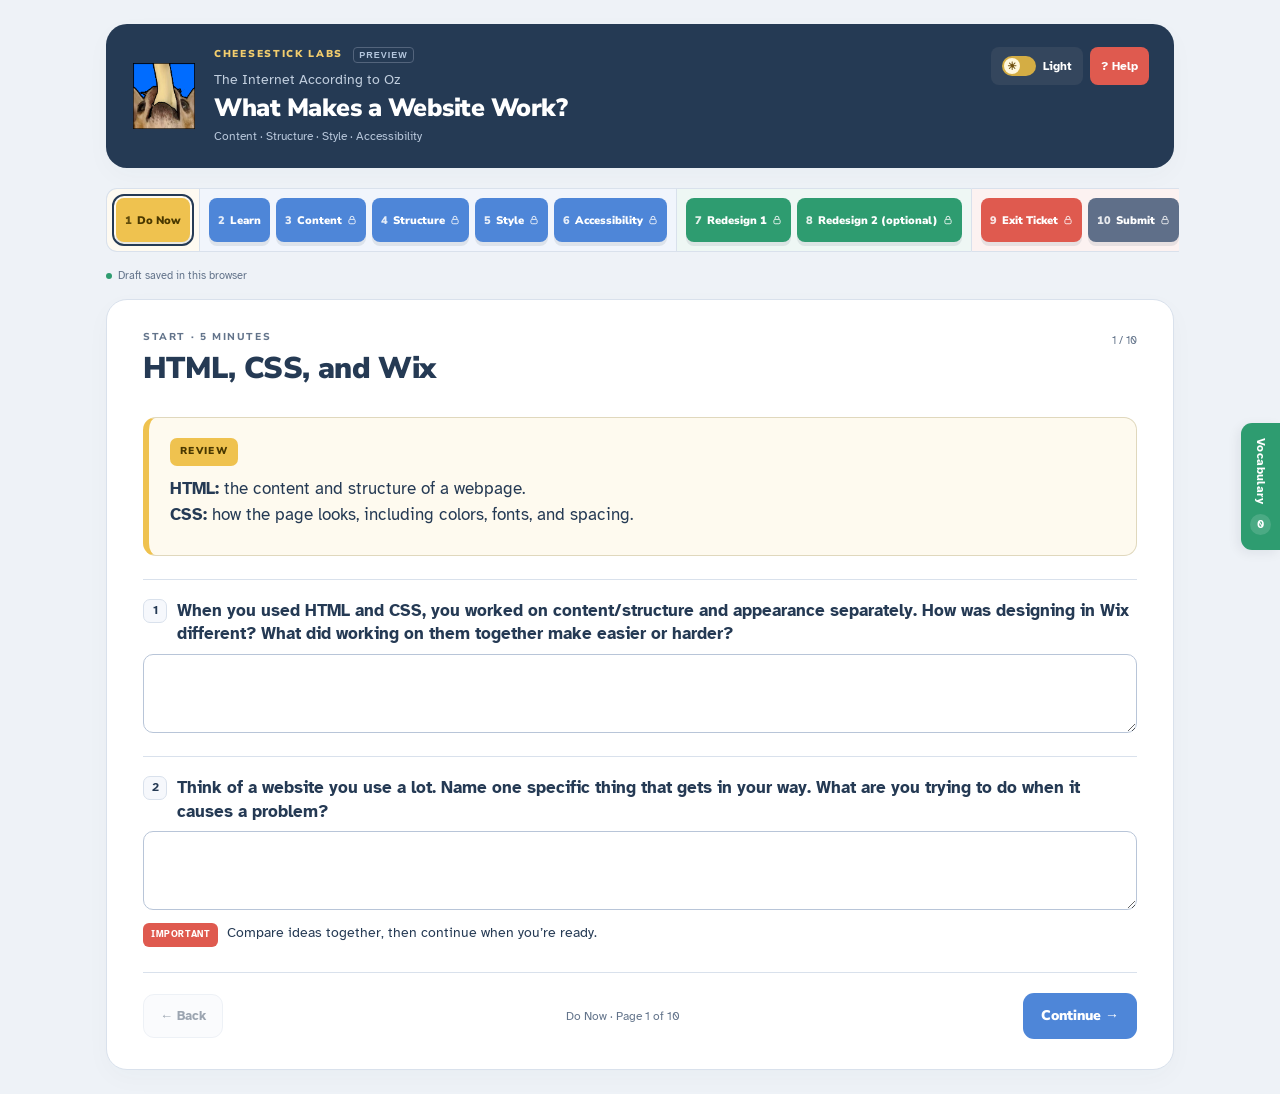
==== index.html @ 754da24a "Add files via upload" ====
<!doctype html>
<html lang="en"><head><meta charset="utf-8"><meta name="viewport" content="width=device-width,initial-scale=1"><meta name="color-scheme" content="light dark"><title>Cheesestick Labs · What Makes a Website Work?</title><style>
@import url('https://fonts.googleapis.com/css2?family=Atkinson+Hyperlegible:wght@400;700&family=Nunito+Sans:wght@600;700;800;900&display=swap');
:root{color-scheme:light;--bg:#eef2f7;--surface:#fff;--soft:#f6f8fc;--field:#fff;--ink:#253a54;--muted:#63748b;--line:#d9e1ec;--header:#253a54;--blue:#4e86d8;--green:#2e9c70;--gold:#efc24f;--red:#df5a4f;--purple:#8f79d8;--slate:#5f6f89;--shadow:0 8px 26px #253a5407;--activity:#f7faff;--grid:#d6e1f0;--node:#fff}
:root[data-theme=dark]{color-scheme:dark;--bg:#151e2b;--surface:#202d3e;--soft:#1b2737;--field:#172333;--ink:#e0e8f4;--muted:#acbdd3;--line:#3a4b61;--header:#111a27;--shadow:0 8px 26px #0d17231c;--activity:#182638;--grid:#35485f;--node:#25374d}
*{box-sizing:border-box}body{margin:0;background:var(--bg);color:var(--ink);font:17px/1.55 'Atkinson Hyperlegible','Segoe UI',sans-serif}button,input,textarea,select{font:inherit}button,a,select,input,textarea{-webkit-tap-highlight-color:transparent}button{cursor:pointer;min-height:44px;border:0;font-weight:700;border-radius:11px;padding:10px 16px;transition:filter .15s,transform .15s}button:hover{filter:brightness(1.05)}button:active{transform:translateY(1px)}button:disabled{opacity:.45;cursor:not-allowed}button:focus-visible,a:focus-visible,input:focus-visible,textarea:focus-visible,select:focus-visible{outline:3px solid var(--gold);outline-offset:4px}a{color:var(--blue);text-underline-offset:3px}h1,h2,h3,.nav-button,.block-label,.primary,.brandline{font-family:'Nunito Sans','Segoe UI',sans-serif}h1,h2,h3{line-height:1.2}h2{font-size:30px;font-weight:900;letter-spacing:-.65px;margin:7px 0 12px}h3{font-size:20px;margin:0 0 9px}p{margin:0 0 14px}p:last-child{margin-bottom:0}.app-shell{max-width:1160px;margin:auto;padding:24px 46px 0}.topbar{border-radius:21px;background:var(--header);padding:23px 25px;color:#fff;display:flex;align-items:center;justify-content:space-between;gap:20px;box-shadow:var(--shadow)}.brand{display:flex;gap:17px;align-items:center}.logo{flex:none;width:66px;height:66px;background:#34475f;border:1px solid #4d6078;border-radius:18px;padding:5px;transform:rotate(-5deg)}.logo svg{width:100%;height:100%}.brandline{font-size:10px;letter-spacing:1.7px;font-weight:900;color:#f2cd6d;display:flex;gap:10px;align-items:center}.preview-tag{font:700 9px 'Segoe UI',sans-serif;letter-spacing:1px;color:#b5c7de;border:1px solid #53647c;border-radius:4px;padding:2px 5px}.series{font-size:14px;color:#c1cede;margin-top:6px}h1{font-size:25px;font-weight:900;letter-spacing:-.5px;margin:2px 0 4px}.subtitle{font-size:12px;color:#b9c8dc}.header-tools{flex:none;align-self:stretch;display:flex;flex-direction:column;justify-content:space-between;gap:15px;align-items:flex-end}.utilities{display:flex;gap:7px;align-items:center}.utilities button{font-size:12px;padding:8px 11px;min-height:38px;border-radius:8px;color:white}.language{background:#8f79d8}.help{background:#df5a4f}.theme{display:flex;gap:7px;align-items:center;background:#34465d}.theme-track{background:#d4ad44;width:34px;height:20px;border-radius:15px;display:block;padding:2px;transition:background .2s}.theme-thumb{display:grid;place-items:center;background:#fff8df;color:#705010;width:16px;height:16px;border-radius:50%;font-size:11px;transition:transform .2s}[data-theme=dark] .theme-track{background:#617a9f}[data-theme=dark] .theme-thumb{transform:translateX(14px);background:#e4edff;color:#324b69}.pacing{display:flex;gap:8px;align-items:center;font-size:11px;color:#c1cede}.pacing select{background:#34465d;color:#edf3fa;border:1px solid #53647c;border-radius:6px;padding:5px;font-size:11px}.nav-wrap{padding:20px 0 15px}nav{display:flex;gap:8px;flex-wrap:wrap}.nav-button{background:var(--tab);color:#fff;border-radius:12px;padding:12px 13px;font-size:12px;font-weight:900;box-shadow:0 4px 0 #23364d18;display:flex;gap:7px;align-items:center}.nav-button.gold{color:#493800}.nav-button[aria-current=page]{outline:3px solid var(--ink);outline-offset:2px}.nav-num{opacity:.85}.lock{width:12px;height:12px;opacity:.85}.session-line{display:flex;align-items:center;justify-content:space-between;gap:12px;font-size:11px;color:var(--muted);margin-top:15px;flex-wrap:wrap}.draft::before{content:'';display:inline-block;width:6px;height:6px;background:var(--green);border-radius:50%;margin-right:6px}.draft.error::before{background:var(--red)}main{background:var(--surface);border:1px solid var(--line);border-radius:21px;padding:30px 36px;box-shadow:var(--shadow);min-height:450px;scroll-margin-top:15px}main:focus{outline:none}.page-top{display:flex;gap:18px;justify-content:space-between;align-items:start;margin-bottom:18px}.eyebrow{font:800 10px 'Nunito Sans',sans-serif;letter-spacing:1.6px;color:var(--muted)}.page-count{font-size:11px;color:var(--muted);white-space:nowrap;margin-top:2px}.lead{color:var(--muted);max-width:780px;font-size:17px}.block{--tone:var(--gold);border:1px solid color-mix(in srgb,var(--tone) 30%,var(--line));border-left:6px solid var(--tone);background:color-mix(in srgb,var(--tone) 9%,var(--surface));padding:18px 21px;border-radius:13px;margin:18px 0}.block-label{display:inline-block;font-size:10px;font-weight:900;letter-spacing:1.3px;background:var(--tone);color:white;border-radius:7px;padding:6px 10px;margin-bottom:10px}.learn{--tone:var(--gold)}.learn .block-label{color:#493800}.observe{--tone:var(--blue)}.try{--tone:var(--green)}.review{--tone:var(--purple)}.important{--tone:var(--red)}.block p{margin-bottom:8px}.more-row{display:flex;gap:15px;flex-wrap:wrap;margin-top:8px;align-items:center}.learn-more{margin-top:8px}.learn-more summary{cursor:pointer;font-size:13px;color:var(--ink);font-weight:700}.learn-more p{font-size:14px;color:var(--muted);margin-top:8px}.slide-link{font-size:13px}.activity-area{background:var(--activity);border:1px solid var(--line);border-radius:12px;padding:18px;margin-top:13px}.activity-head{display:flex;gap:10px;align-items:center;justify-content:space-between;flex-wrap:wrap;margin-bottom:10px}.activity-head p{margin:0}.caption{font-size:12px;color:var(--muted)}.route-compare{display:grid;grid-template-columns:1fr 1fr;gap:12px}.route-option{padding:13px 15px;background:var(--node);border:1px solid var(--line);border-radius:10px}.route-letters{display:flex;gap:10px;align-items:center;font-weight:700;font-size:17px}.route-letters span{color:var(--muted);font-size:12px}.route-total{font:900 29px 'Nunito Sans',sans-serif;line-height:1.3;margin-top:8px}.route-total small{font:400 13px 'Atkinson Hyperlegible',sans-serif;color:var(--muted)}.route-option.better{border-color:var(--green)}.route-option.better .route-total{color:var(--green)}[data-theme=dark] .route-option.better .route-total{color:#63d5a4}.slider-label{display:flex;justify-content:space-between;gap:12px;font-size:14px;margin:18px 0 5px}.slider-label output{font-weight:700}input[type=range]{width:100%;accent-color:var(--green);margin:5px 0 0;min-height:25px}.slider-hints{display:flex;justify-content:space-between;font-size:11px;color:var(--muted)}.result-line{background:color-mix(in srgb,var(--green) 10%,var(--surface));padding:10px 13px;border-radius:8px;font-size:14px;margin-top:12px;min-height:42px}.question{border-top:1px solid var(--line);padding-top:19px;margin-top:23px}.question-label{display:flex;gap:10px;align-items:start;font-weight:700;line-height:1.4;margin-bottom:8px}.q-number{display:grid;place-items:center;width:24px;height:24px;flex:none;background:var(--soft);border:1px solid var(--line);border-radius:7px;font-size:12px}.question .caption{margin:0 0 10px 34px}.question textarea{display:block;width:100%;resize:vertical;background:var(--field);border:1px solid #b8c5d8;color:var(--ink);padding:12px 14px;border-radius:10px;min-height:76px}.question.deep{border:1px solid color-mix(in srgb,var(--purple) 45%,var(--line));border-left:6px solid var(--purple);background:color-mix(in srgb,var(--purple) 6%,var(--surface));padding:17px 20px;border-radius:13px;margin-top:20px}.think-heading{display:flex;justify-content:space-between;gap:10px;margin-bottom:9px}.think-heading strong{font-size:11px;color:var(--purple);letter-spacing:1px}.discussion-cue{font-size:12px;color:var(--muted);margin-top:9px}.pause-line{font-size:14px;padding:12px 0 0;display:flex;gap:9px;align-items:start}.pause-line strong{color:var(--red)}.page-bottom{display:flex;justify-content:space-between;gap:15px;align-items:center;margin-top:25px;padding-top:20px;border-top:1px solid var(--line)}.primary{background:var(--blue);color:white;font-size:14px;font-weight:900;padding:12px 18px}.secondary{background:var(--soft);border:1px solid var(--line);color:var(--ink);font-size:13px}.page-bottom .caption{text-align:center}.next-wrap{display:flex;align-items:center;gap:8px}.next-wrap svg{width:12px;height:12px}.vocab-tab{position:fixed;right:0;top:47%;z-index:15;writing-mode:vertical-rl;display:flex;gap:10px;align-items:center;background:var(--green);color:white;border-radius:11px 0 0 11px;padding:15px 9px;font-size:12px;letter-spacing:.4px;box-shadow:-3px 3px 12px #15213112}.vocab-tab span:last-child{display:grid;place-items:center;background:#ffffff24;border-radius:50%;width:21px;height:21px;writing-mode:horizontal-tb;font-size:11px}.vocab-drawer{position:fixed;right:0;top:0;bottom:0;width:min(365px,90vw);background:var(--surface);border-left:1px solid var(--line);box-shadow:-14px 0 50px #111a2730;z-index:25;padding:30px 26px;overflow-y:auto}.drawer-heading{display:flex;justify-content:space-between;align-items:start;gap:15px}.vocab-drawer h2{font-size:26px}.vocab-drawer dt{font-weight:700;color:var(--green);margin-top:22px}.vocab-drawer dd{margin:5px 0 0;font-size:15px}.vocab-drawer .term-page{font-size:11px;color:var(--muted);margin-top:4px}.icon-button{font-size:25px;line-height:1;width:40px;min-height:40px;padding:5px;color:var(--muted);background:var(--soft);flex:none}.vocab-link{padding:0;border:0;background:none;min-height:0;display:inline;color:inherit;font:inherit;font-weight:700;text-decoration:underline dotted var(--gold);text-underline-offset:4px}footer{padding:23px;text-align:center;color:var(--muted);font-size:12px}footer a{color:inherit}dialog{width:min(480px,calc(100% - 32px));border:1px solid var(--line);border-radius:19px;background:var(--surface);color:var(--ink);padding:27px;box-shadow:0 20px 100px #0b162355}dialog::backdrop{background:#111a2799;backdrop-filter:blur(4px)}dialog h2{font-size:26px}.dialog-top{display:flex;align-items:center;justify-content:space-between;gap:12px;margin-bottom:12px}.dialog-symbol{display:grid;place-items:center;background:color-mix(in srgb,var(--gold) 18%,var(--surface));color:var(--gold);width:42px;height:42px;border-radius:12px;font-size:28px;margin-bottom:15px}.muted{color:var(--muted);font-size:14px}.unlock-row{display:flex;gap:8px;margin-top:7px}.unlock-row input{min-width:0;width:100%}.unlock-row button{flex:none}input:not([type=range]),select{border:1px solid var(--line);background:var(--field);color:var(--ink);padding:10px 12px;border-radius:9px}dialog label{font-size:13px;font-weight:700}.dialog-note{font-size:12px;color:var(--muted);margin-top:13px}#checkpoint-status{font-size:13px;color:var(--red);margin-top:10px}.help-entry{margin:18px 0}.help-entry h3{font-size:16px}.help-entry p{font-size:14px;color:var(--muted)}.help-actions{display:flex;gap:9px;flex-wrap:wrap;justify-content:space-between;margin-top:23px}.toast{position:fixed;left:50%;bottom:22px;transform:translateX(-50%);background:var(--ink);color:var(--surface);padding:12px 20px;border-radius:10px;box-shadow:var(--shadow);z-index:50;max-width:90%;font-size:14px}.router-map{display:block;width:100%;height:auto;max-height:210px}.map-line{stroke:var(--grid);stroke-width:4;fill:none;stroke-linecap:round}.map-line.active{stroke:var(--blue)}.map-line.closed{stroke:var(--red);stroke-dasharray:6 7;opacity:.5}.map-node{fill:var(--node);stroke:var(--line);stroke-width:2}.map-node.router{stroke:var(--blue)}.router-map text{fill:var(--ink);font-family:'Nunito Sans',sans-serif;font-weight:800;font-size:14px}.router-map .edge-label{font:12px 'Atkinson Hyperlegible',sans-serif;fill:var(--muted)}.packet-dot{fill:var(--gold);stroke:var(--surface);stroke-width:3}.activity-controls{display:flex;gap:8px;align-items:center;flex-wrap:wrap;margin-top:9px}.activity-controls .primary{background:var(--green)}.toggle-link{background:var(--node);color:var(--ink);border:1px solid var(--line);font-size:13px}.toggle-link[aria-pressed=true]{border-color:var(--red);color:var(--red)}.message-scene{display:flex;justify-content:center;align-items:center;gap:18px;padding:20px 10px}.message-device{background:var(--node);border:2px solid var(--line);border-radius:16px;padding:20px;min-width:130px;text-align:center}.message-device .device-icon{font-size:26px;margin-bottom:8px}.message-device strong{display:block;font-size:15px}.message-device small{color:var(--muted);font-size:12px}.message-trail{color:var(--blue);letter-spacing:5px;position:relative;overflow:hidden;min-width:75px;text-align:center}.message-trail:after{content:'●';position:absolute;left:-10%;color:var(--gold);animation:message 3s linear infinite}@keyframes message{to{left:110%}}.review-prompt{font-size:14px}.workbench{display:grid;grid-template-columns:1fr 1fr;gap:20px;align-items:start}.tile-pool{display:flex;gap:7px;flex-wrap:wrap;align-items:center}.route-tile{background:var(--node);color:var(--ink);border:2px solid var(--blue);border-radius:9px;width:52px;min-height:49px;cursor:grab;touch-action:none;font:900 17px 'Nunito Sans',sans-serif}.route-tile[aria-pressed=true]{background:var(--blue);color:white}.drop-slot{display:flex;align-items:center;justify-content:center;gap:8px;background:var(--field);border:2px dashed var(--line);border-radius:11px;min-height:75px;padding:10px;margin-top:8px;flex-wrap:wrap}.drop-slot.over{border-color:var(--green);background:color-mix(in srgb,var(--green) 9%,var(--surface))}.path-stop{display:flex;gap:8px;align-items:center;font-weight:700}.path-stop button{min-height:35px;padding:4px 10px;background:var(--blue);color:white;border-radius:7px}.test-history{border-top:1px solid var(--line);margin-top:15px;padding-top:12px;font-size:13px}.test-history ol{margin:7px 0 0;padding-left:22px}.history-row{padding:3px 0}.history-cost{font-weight:700;color:var(--green)}.task-steps{display:flex;gap:13px;flex-wrap:wrap;margin:15px 0;color:var(--muted);font-size:12px}.task-steps span{display:flex;align-items:center;gap:5px}.task-steps b{display:grid;place-items:center;width:20px;height:20px;border-radius:50%;background:var(--soft);color:var(--ink)}.submit-fields{display:grid;grid-template-columns:2fr 1fr;gap:16px;margin:20px 0}.submit-fields label{font-size:13px;font-weight:700;display:block;margin-bottom:6px}.submit-fields input,.submit-fields select{width:100%}.response-summary{border:1px solid var(--line);border-radius:12px;overflow:hidden;margin:19px 0}.summary-row{display:flex;justify-content:space-between;align-items:center;gap:10px;padding:12px 16px;font-size:14px;border-bottom:1px solid var(--line)}.summary-row:last-child{border-bottom:0}.summary-row button{background:none;color:var(--blue);font-size:13px;padding:2px 4px;min-height:30px}.summary-stat{font-size:12px;color:var(--muted)}.submit-actions{display:flex;gap:9px;flex-wrap:wrap}.submit-note{margin-top:14px;padding:14px 16px;border-radius:10px;background:var(--soft);border:1px solid var(--line);font-size:14px}.submit-note.success{border-color:var(--green)}.preview-notice{font-size:13px;color:var(--muted);border-left:3px solid var(--gold);padding-left:12px;margin:18px 0}.skip{position:absolute;top:-100px;background:var(--surface);padding:12px;z-index:100}.skip:focus{top:10px}#print-area{display:none}[hidden]{display:none!important}.drag-ghost{position:fixed;pointer-events:none;z-index:60;background:var(--blue);color:white;padding:10px 17px;border-radius:10px;font-weight:700;box-shadow:0 6px 20px #111a2755}
@media(min-width:1400px){.app-shell{max-width:1210px}}@media(max-width:950px){.topbar{align-items:flex-start}.brand{align-items:flex-start}.header-tools{gap:15px}.app-shell{padding:18px 42px 0 18px}h1{font-size:23px}.utilities{flex-wrap:wrap;justify-content:flex-end}.nav-button{padding:11px;font-size:11px}main{padding:26px}}
@media(max-width:680px){body{font-size:16px}.app-shell{padding:10px 34px 0 10px}.topbar{padding:18px;flex-direction:column;gap:17px;border-radius:16px}.logo{width:47px;height:47px;border-radius:13px}.brand{gap:11px}.brandline{font-size:9px}.series{font-size:12px}h1{font-size:21px}.subtitle{font-size:11px}.header-tools{flex-direction:row;align-items:center;align-self:stretch;flex-wrap:wrap}.utilities button{font-size:11px}.pacing{font-size:10px}nav{gap:7px}.nav-button{flex:1 1 28%;justify-content:center;font-size:10px;padding:10px 6px}.session-line{font-size:10px}#theme-note{display:none}main{padding:21px 17px;border-radius:16px}h2{font-size:25px}.page-top{gap:8px}.eyebrow{font-size:9px;letter-spacing:1px}.page-count{font-size:10px}.lead{font-size:16px}.block{padding:15px;border-left-width:5px}.route-compare{gap:8px}.route-option{padding:12px}.route-letters{gap:6px;font-size:15px}.route-total{font-size:26px}.workbench{grid-template-columns:1fr;gap:12px}.question.deep{padding:15px}.page-bottom{gap:8px}.page-bottom .caption{display:none}.primary{padding:11px 14px}.vocab-tab{padding:12px 6px;font-size:11px}.message-scene{gap:10px;padding:15px 0}.message-device{min-width:90px;padding:12px}.message-trail{min-width:38px;letter-spacing:2px}.message-device strong{font-size:13px}.message-device small{font-size:11px}.submit-fields{grid-template-columns:1fr}.router-map{min-height:150px}.activity-area{padding:12px}.think-heading strong{font-size:10px}.think-heading .caption{font-size:10px}footer{font-size:11px;padding:20px 0}dialog{padding:21px}.unlock-row{flex-wrap:wrap}.unlock-row button{width:100%}}
.pause-line .pause-label{background:var(--red);color:#fff;border-radius:6px;padding:5px 8px;letter-spacing:.6px;font-size:9px;flex:none;margin-top:1px}
@media(max-width:680px){.router-map{min-height:0}.router-map text{font-size:30px}.router-map .edge-label{font-size:27px}.pause-line{flex-direction:column;gap:6px;align-items:start}}
@media(prefers-reduced-motion:reduce){*,*::before,*::after{animation:none!important;transition:none!important;scroll-behavior:auto!important}}
@media print{body{background:white;color:#17263b;font:12pt/1.4 Arial,sans-serif}.app-shell,.vocab-tab,.vocab-drawer,dialog,.toast{display:none!important}#print-area{display:block}#print-area h1{font:700 22pt Arial;color:#17263b}#print-area h2{font:700 17pt Arial;margin-top:24px}#print-area section{break-after:page}#print-area section:last-child{break-after:auto}#print-area .print-question{margin:17px 0;break-inside:avoid}#print-area .write-lines{height:75px;border-bottom:1px solid #999}#print-area p{color:#17263b}#print-area svg{max-width:100%;height:auto}.print-note{font-size:10pt}}
.match-line{display:grid;grid-template-columns:1fr 220px;gap:15px;align-items:center;margin:10px 0}.fix-controls{display:flex;gap:12px;flex-wrap:wrap}.fix-controls label{display:grid;gap:5px;font-size:14px}.fix-demo{padding:20px;background:white;color:#17263b;border:1px solid #bdc7d7;margin-top:15px;border-radius:10px}.fix-demo.low-contrast{color:#c1c8cc}.fix-menu{padding:10px;background:#e5edf3;margin:12px 0}.annotation-tools{display:flex;gap:8px;align-items:center;flex-wrap:wrap;margin:15px 0}.annotation-tools span{font-size:13px}.annotation-tools [aria-pressed=true]{background:var(--green);color:white;border-color:var(--green)}.evidence-workspace{display:grid;grid-template-columns:minmax(0,1.5fr) minmax(250px,1fr);gap:20px;align-items:start}.mock-browser{border:1px solid #bdc7d7;border-radius:12px;overflow:hidden;background:white;color:#17263b}.mock-address{background:#e6ebf1;padding:10px;font-size:12px}.mock-address span{display:block;color:#53647c}.mock-site{padding:16px}.web-feature{display:block;position:relative;text-align:left;background:white;color:#17263b;border:2px solid transparent;border-radius:7px;padding:10px;width:100%;margin-bottom:8px;min-height:44px}.web-feature:hover{border-color:#2470bd}.web-feature:focus-visible{outline:3px solid #2470bd;outline-offset:2px}.web-feature p{font-size:14px;margin:8px 0}.web-feature[data-feature=brand]{font-size:23px}.web-feature[data-feature=menu]{background:#edf4fb;font-size:13px}.web-feature[data-feature=access]{font-size:13px;background:#eff8f2}.web-feature[data-feature=secondary]{background:#fff5dc;font-size:14px}.mock-grid{display:grid;grid-template-columns:1fr 1fr;gap:8px}.mock-grid .web-feature{border:1px solid #c4cedb;min-height:160px}.mock-grid strong{font-size:17px}.search-demo{display:block;padding:8px;border:1px solid #9faec3;border-radius:20px;color:#53647c;font-size:14px}.mock-action{display:inline-block;background:#1e5ca4;color:white;border-radius:6px;padding:7px 9px;font-size:13px}.markers{display:block;color:#a3281f;font-weight:bold;font-size:13px;margin-top:5px}.web-feature.highlighted{background:#fff39b}.evidence-note{border:1px solid var(--line);border-left:4px solid var(--green);border-radius:8px;padding:12px;margin-bottom:13px;font-size:13px}.evidence-note label{display:grid;gap:5px;margin-top:10px}.evidence-note textarea{width:100%;background:var(--field);color:var(--ink);padding:10px;border:1px solid var(--line);border-radius:7px;margin-bottom:10px}.evidence-note strong{overflow-wrap:anywhere}.evidence-note button{font-size:12px;padding:7px}.evidence-workspace aside{max-height:650px;overflow:auto;scrollbar-gutter:stable}.evidence-workspace aside h3{font-size:18px}@media(max-width:900px){.evidence-workspace{grid-template-columns:1fr}.evidence-workspace aside{max-height:none}.match-line{grid-template-columns:1fr}.mock-grid{grid-template-columns:1fr 1fr}}@media(max-width:500px){.mock-grid{grid-template-columns:1fr}}


.learn-topic{display:block;font-size:23px;font-weight:800;line-height:1.3;margin:2px 0 16px}.learn-detail{display:block;margin:12px 0;line-height:1.65}.learn-detail:last-child{margin-bottom:0}

.logo{transform:none;background:transparent;border:0;border-radius:0;padding:0;overflow:visible}.logo img{display:block;width:100%;height:100%;object-fit:contain}.app-shell{padding-bottom:24px}

.bigidea-statement{display:block;font-size:25px;line-height:1.5;padding:6px 0 12px}.bigidea-examples{margin:18px 0 0}.bigidea-examples>div{display:grid;grid-template-columns:125px 1fr;gap:14px;padding:13px 0;border-top:1px solid var(--line)}.bigidea-examples dt{font-weight:800}.bigidea-examples dd{margin:0;line-height:1.65}@media(max-width:600px){.bigidea-statement{font-size:21px}.bigidea-examples>div{grid-template-columns:1fr;gap:4px}}

.lesson-map-scroll{overflow-x:auto;padding:5px 5px 9px;margin:-5px -5px -9px;scrollbar-width:thin}#page-nav{display:flex;flex-wrap:nowrap;gap:24px;align-items:stretch;min-width:max-content}.lesson-part{position:relative;border:1px solid var(--line);background:var(--surface);border-radius:13px;padding:9px;display:flex;flex-direction:column;justify-content:space-between;gap:10px;flex:1 0 auto}.lesson-part.current-part{border-color:var(--muted);box-shadow:0 2px 7px #17263b0c}.lesson-part:not(:last-child)::after{content:'→';position:absolute;right:-21px;top:50%;transform:translateY(-50%);font-size:18px;font-weight:700;color:var(--muted)}.lesson-part-label{display:flex;align-items:center;gap:8px;padding:0 2px;white-space:nowrap}.lesson-part-label>span{font-size:8px;font-weight:800;letter-spacing:1px;color:var(--muted)}.lesson-part-label>strong{font-size:11px;color:var(--ink)}.lesson-part-tabs{display:flex;gap:6px;flex-wrap:nowrap}.lesson-part .nav-button{font-size:11px;padding:10px 9px;gap:5px;border-radius:8px;white-space:nowrap;flex:1 0 auto;justify-content:center}.lesson-part .nav-button[aria-current=page]{outline-width:2px;outline-offset:2px}.lesson-part .lock{width:10px;height:10px}@media(max-width:680px){#page-nav{gap:21px}.lesson-part{padding:8px}.lesson-part-label>strong{font-size:10px}.lesson-part-label>span{font-size:8px}.lesson-part .nav-button{font-size:10px;padding:10px 8px}.lesson-part:not(:last-child)::after{right:-19px;font-size:16px}}
.lesson-part-label{display:none}#page-nav{gap:0}.lesson-part{border-radius:0;gap:0;border-right:0;padding:9px}.lesson-part:first-child{border-radius:11px 0 0 11px}.lesson-part:last-child{border-radius:0 11px 11px 0;border-right:1px solid var(--line)}.lesson-part:not(:last-child)::after{content:none}.lesson-part.current-part{border-color:var(--line);box-shadow:none}@media(max-width:680px){#page-nav{gap:0}.lesson-part{padding:8px}}
.lesson-part:nth-child(1){--part-color:var(--purple)}.lesson-part:nth-child(2){--part-color:var(--blue)}.lesson-part:nth-child(3){--part-color:var(--green)}.lesson-part:nth-child(4){--part-color:var(--red)}.lesson-part{background:color-mix(in srgb,var(--part-color) 8%,var(--surface))}.lesson-part .nav-button{background:var(--part-color);color:#fff}.lesson-part .nav-button.gold{color:#fff}
.lesson-part:nth-child(1){--part-color:var(--gold)}.lesson-part:nth-child(1) .nav-button{color:#493800}.lesson-part:nth-child(4) .nav-button:last-child{background:var(--slate);color:#fff}

.investigation-steps{padding-left:24px;margin:0 0 20px}.investigation-steps li{padding-left:7px;margin:0 0 15px;line-height:1.7}.investigation-steps li::marker{font-weight:800;color:var(--red)}.question-group{font-size:15px;letter-spacing:.5px;color:var(--purple);margin:32px 0 0;padding-top:15px;border-top:2px solid var(--line)}

.shareout-sites{display:flex;gap:8px;flex-wrap:wrap;margin:16px 0}.shareout-sites button{font-size:13px}.shareout-sites [aria-pressed=true]{background:var(--blue);border-color:var(--blue);color:#fff}.shareout-viewer{margin:16px 0}.shareout-viewer iframe{display:block;width:100%;height:800px;border:0;background:white}.shareout-viewer+.caption{margin-top:12px}

</style><style>
.fake-browser{border:2px solid #8b9aa3;border-radius:12px;overflow:hidden;margin:18px 0;background:white}.browser-bar{display:flex;gap:18px;background:#e9eef0;color:#34454c;padding:10px 16px;font:14px system-ui}.fake-browser iframe{display:block;border:0;width:100%;height:530px;background:white}.feature-picks{border:1px solid var(--border,#899);padding:18px;display:grid;grid-template-columns:repeat(2,minmax(0,1fr));gap:12px}.feature-picks label{display:flex;align-items:center;gap:10px;padding:10px;border-radius:6px;background:var(--surface,#eee)}.feature-picks input{width:20px;height:20px}.design-options{display:grid;grid-template-columns:repeat(auto-fit,minmax(180px,1fr));gap:15px}.design-options label{font-weight:bold}.design-options select{display:block;width:100%;margin-top:8px;padding:12px;font:inherit;color:var(--text);background:var(--surface,#fff);border:1px solid #899;border-radius:8px}.compare-actions{display:flex;gap:12px;align-items:center;flex-wrap:wrap}[hidden]{display:none!important}@media(max-width:650px){.feature-picks{grid-template-columns:1fr}}@media print{.fake-browser{display:none}}

.cssa-overview{display:grid;grid-template-columns:repeat(2,minmax(0,1fr));gap:18px;margin:22px 0}.cssa-card{border:1px solid var(--line);border-top:5px solid var(--blue);border-radius:12px;padding:22px;background:var(--surface)}.cssa-card:nth-child(2){border-top-color:var(--green)}.cssa-card:nth-child(3){border-top-color:var(--gold)}.cssa-card:nth-child(4){border-top-color:var(--red)}.cssa-letter{float:right;font-size:40px;font-weight:800;color:var(--muted)}.cssa-card h3{margin:0 0 10px}.cssa-card p{margin-bottom:0}@media(max-width:650px){.cssa-overview{grid-template-columns:1fr}}

.access-compare{display:grid;grid-template-columns:repeat(2,minmax(0,1fr));gap:16px}.access-compare h3{font-size:18px;margin-bottom:8px}.access-compare .fake-browser{margin-top:0}.access-compare iframe{height:470px}@media(max-width:700px){.access-compare{grid-template-columns:1fr}}
.site-picker select{display:block;width:100%;padding:12px;font:inherit;margin:10px 0;background:var(--surface);color:var(--text);border:1px solid var(--line);border-radius:8px}#meatball-frame{height:650px}

</style></head><body>
<a href="#lesson" class="skip">Skip to lesson</a>
<div class="app-shell">
 <header class="topbar"><div class="brand"><div class="logo"><img src="[data-uri]" alt="Cheesestick Labs" width="202" height="211"></div><div class="brand-text"><div class="brandline">CHEESESTICK LABS <span class="preview-tag">PREVIEW</span></div><div class="series" id="series"></div><h1 id="lesson-title"></h1><div class="subtitle" id="subtitle"></div></div></div><div class="header-tools"><div class="utilities"><button id="language" class="language" hidden>Español</button><button id="theme" class="theme" aria-label="Switch color theme"><span class="theme-track"><span class="theme-thumb">☀</span></span><span id="theme-label">Light</span></button><button id="help" class="help">? <span data-i="help">Help</span></button></div></div></header>
 <div class="nav-wrap"><div class="lesson-map-scroll"><nav id="page-nav" aria-label="Lesson pages"></nav></div><div class="session-line"><span class="draft" id="draft-status" role="status"></span><span id="theme-note"></span></div></div>
 <main id="lesson" tabindex="-1"></main>
</div>
<button class="vocab-tab" id="vocab-toggle" aria-controls="vocab-drawer" aria-expanded="false"><span data-i="vocabulary">Vocabulary</span><span id="vocab-count">0</span></button>
<aside id="vocab-drawer" class="vocab-drawer" aria-labelledby="vocab-heading" hidden><div class="drawer-heading"><div><span class="eyebrow" data-i="keepHandy">KEEP HANDY</span><h2 id="vocab-heading" data-i="vocabulary">Vocabulary</h2></div><button class="icon-button" id="vocab-close" aria-label="Close vocabulary">×</button></div><p class="muted" data-i="vocabIntro">Your glossary grows as you visit each topic.</p><dl id="vocab-list"></dl></aside>
<dialog id="checkpoint" class="checkpoint" aria-labelledby="checkpoint-question"><form id="checkpoint-form"><div class="dialog-top"><span class="eyebrow" data-i="teacherCheckpoint">TEACHER CHECKPOINT</span><button type="button" class="icon-button" data-close="checkpoint" aria-label="Close">×</button></div><span class="dialog-symbol">✦</span><h2 id="checkpoint-question"></h2><p id="checkpoint-hint" class="muted"></p><label for="checkpoint-answer" data-i="yourAnswer">Your answer</label><div class="unlock-row"><input id="checkpoint-answer" type="text" autocomplete="off" autocapitalize="off" spellcheck="false" required><button class="primary" data-i="unlock">Unlock →</button></div><p class="dialog-note" data-i="passwordNote">Your teacher will share the answer when it’s time to move on.</p><p id="checkpoint-status" role="status"></p></form></dialog>
<dialog id="help-dialog"><div class="dialog-top"><span class="eyebrow" data-i="aLittleHelp">A LITTLE HELP</span><button class="icon-button" data-close="help-dialog" aria-label="Close">×</button></div><h2 data-i="howThisWorks">How this lab works</h2><div id="help-content"></div><div class="help-actions"><button id="print-worksheet" class="secondary" data-i="worksheet">Print blank worksheet</button><button data-close="help-dialog" class="primary" data-i="gotIt">Got it</button></div></dialog>
<div class="toast" id="toast" role="status" hidden></div>
<div id="print-area"></div>
<script>
window.LESSON = {"id": "cheesestick-cssa-monday-v1", "brand": "CHEESESTICK LABS", "series": ["The Internet According to Oz", "The Internet According to Oz"], "title": ["What Makes a Website Work?", "What Makes a Website Work?"], "subtitle": ["Content · Structure · Style · Accessibility", "Content · Structure · Style · Accessibility"], "masterAnswers": ["cheesestick"], "extensionEnabled": false, "firebase": {"apiKey": "AIzaSyBZTD9KXKXe9alL-9BBmuld9wYd2YVFo24", "authDomain": "cssa-47c15.firebaseapp.com", "projectId": "cssa-47c15", "storageBucket": "cssa-47c15.firebasestorage.app", "messagingSenderId": "72776400939", "appId": "1:72776400939:web:c1b0ccec50681dc4dcaa6e"}, "collection": "lesson_submissions", "slides": {}, "pages": [{"id": "now", "name": ["Do Now", "Do Now"], "color": "gold", "kind": "intro", "stage": ["START · 5 MINUTES", "START · 5 MINUTES"], "title": ["HTML, CSS, and Wix", "HTML, CSS, and Wix"], "learn": ["<b>HTML:</b> the content and structure of a webpage.<br><b>CSS:</b> how the page looks, including colors, fonts, and spacing.", "<b>HTML:</b> the content and structure of a webpage.<br><b>CSS:</b> how the page looks, including colors, fonts, and spacing."], "questions": [{"id": "now-html-wix", "label": ["When you used HTML and CSS, you worked on content/structure and appearance separately. How was designing in Wix different? What did working on them together make easier or harder?", "When you used HTML and CSS, you worked on content/structure and appearance separately. How was designing in Wix different? What did working on them together make easier or harder?"], "deep": false}, {"id": "now", "label": ["Think of a website you use a lot. Name one specific thing that gets in your way. What are you trying to do when it causes a problem?", "Think of a website you use a lot. Name one specific thing that gets in your way. What are you trying to do when it causes a problem?"], "deep": false}], "learnLabel": ["REVIEW", "REVIEW"]}, {"id": "design", "name": ["Learn", "Learn"], "color": "blue", "kind": "purposeIntro", "stage": ["THE BIG PICTURE", "THE BIG PICTURE"], "title": ["Good design feels like one thing", "Good design feels like one thing"], "learnLabel": ["LEARN", "LEARN"], "learn": ["On a well-designed website, we don’t notice content, structure, style, and accessibility separately. The designers thought about how they work together, so the design feels invisible.<br><br>To learn how to do that ourselves, we’ll examine each component, then bring them together in our own design.", "On a well-designed website, we don’t notice content, structure, style, and accessibility separately. The designers thought about how they work together, so the design feels invisible.<br><br>To learn how to do that ourselves, we’ll examine each component, then bring them together in our own design."], "intro": ["", ""]}, {"id": "content", "name": ["Content", "Content"], "color": "blue", "kind": "component", "stage": ["LEARN 2 MIN · IDENTIFY 2 MIN · DISCUSS 2 MIN", "LEARN 2 MIN · IDENTIFY 2 MIN · DISCUSS 2 MIN"], "title": ["Content: what’s on it", "Content: what’s on it"], "learn": ["<b>Content: media and information</b><br><br><b>Media:</b> text, images, audio, video.<br><b>Information:</b> accurate, relevant, and up to date.", "<b>Content: media and information</b><br><br><b>Media:</b> text, images, audio, video.<br><b>Information:</b> accurate, relevant, and up to date."], "vocab": ["content"], "checkpoint": {"question": ["Ready for Content?", "Ready for Content?"], "hint": ["Wait for your teacher to open this section.", "Wait for your teacher to open this section."], "answers": ["content"]}, "questions": [{"id": "content-fact", "label": ["What is content? Name one type of content.", "What is content? Name one type of content."], "deep": false}, {"id": "content-reflect", "label": ["Choose one piece of content you found. What does it tell the visitor? What would be missing without it?", "Choose one piece of content you found. What does it tell the visitor? What would be missing without it?"], "deep": true, "hint": ["The ___ tells visitors ___. Without it, they would not know ___.", "The ___ tells visitors ___. Without it, they would not know ___."]}], "pause": ["Share what the feature does for the visitor. Use something you found on the page.", "Share what the feature does for the visitor. Use something you found on the page."]}, {"id": "structure", "name": ["Structure", "Structure"], "color": "blue", "kind": "component", "stage": ["LEARN 2 MIN · IDENTIFY 2 MIN · DISCUSS 2 MIN", "LEARN 2 MIN · IDENTIFY 2 MIN · DISCUSS 2 MIN"], "title": ["Structure: how it’s organized", "Structure: how it’s organized"], "learn": ["<b>Structure: how it’s organized</b><br><br><b>Organization:</b> headings, sections, and groups.<br><b>Navigation:</b> menus and links.", "<b>Structure: how it’s organized</b><br><br><b>Organization:</b> headings, sections, and groups.<br><b>Navigation:</b> menus and links."], "vocab": ["structure"], "checkpoint": {"question": ["Ready for Structure?", "Ready for Structure?"], "hint": ["Wait for your teacher to open this section.", "Wait for your teacher to open this section."], "answers": ["structure"]}, "questions": [{"id": "structure-fact", "label": ["What does structure do on a webpage?", "What does structure do on a webpage?"], "deep": false}, {"id": "structure-reflect", "label": ["Choose one example of structure you found. How does it help the visitor find something without having to figure out the page?", "Choose one example of structure you found. How does it help the visitor find something without having to figure out the page?"], "deep": true, "hint": ["The ___ helps visitors find ___ by ___.", "The ___ helps visitors find ___ by ___."]}], "pause": ["Share what the feature does for the visitor. Use something you found on the page.", "Share what the feature does for the visitor. Use something you found on the page."]}, {"id": "style", "name": ["Style", "Style"], "color": "blue", "kind": "component", "stage": ["LEARN 2 MIN · IDENTIFY 2 MIN · DISCUSS 2 MIN", "LEARN 2 MIN · IDENTIFY 2 MIN · DISCUSS 2 MIN"], "title": ["Style: how it looks", "Style: how it looks"], "learn": ["<b>Style: how it looks</b><br><br><b>Appearance:</b> colors, fonts, sizes, and spacing.<br><b>Consistency:</b> repeated visual choices.", "<b>Style: how it looks</b><br><br><b>Appearance:</b> colors, fonts, sizes, and spacing.<br><b>Consistency:</b> repeated visual choices."], "vocab": ["style"], "checkpoint": {"question": ["Ready for Style?", "Ready for Style?"], "hint": ["Wait for your teacher to open this section.", "Wait for your teacher to open this section."], "answers": ["style"]}, "questions": [{"id": "style-fact", "label": ["Name two choices that affect a webpage’s style.", "Name two choices that affect a webpage’s style."], "deep": false}, {"id": "style-reflect", "label": ["Choose one style choice you found. What does it make easier to notice or read?", "Choose one style choice you found. What does it make easier to notice or read?"], "deep": true, "hint": ["The ___ makes ___ easier to notice or read because ___.", "The ___ makes ___ easier to notice or read because ___."]}], "pause": ["Share what the feature does for the visitor. Use something you found on the page.", "Share what the feature does for the visitor. Use something you found on the page."]}, {"id": "accessibility", "name": ["Accessibility", "Accessibility"], "color": "blue", "kind": "component", "stage": ["LEARN 2 MIN · COMPARE 2 MIN · DISCUSS 2 MIN", "LEARN 2 MIN · COMPARE 2 MIN · DISCUSS 2 MIN"], "title": ["Accessibility: who can use it", "Accessibility: who can use it"], "learn": ["<b>Accessibility: make the site usable for everyone</b><br><br><b>Images:</b> alt text describes what an image shows.<br><b>Other features:</b> video captions, readable text, and controls that work without a mouse.", "<b>Accessibility: make the site usable for everyone</b><br><br><b>Images:</b> alt text describes what an image shows.<br><b>Other features:</b> video captions, readable text, and controls that work without a mouse."], "vocab": ["accessibility"], "checkpoint": {"question": ["Ready for Accessibility?", "Ready for Accessibility?"], "hint": ["Wait for your teacher to open this section.", "Wait for your teacher to open this section."], "answers": ["accessibility"]}, "questions": [{"id": "accessibility-fact", "label": ["What is accessibility? Name one feature that supports it.", "What is accessibility? Name one feature that supports it."], "deep": false}, {"id": "accessibility-reflect", "label": ["Compare the original and improved Game Design announcement. What changed? Who might find the second version easier to use, and why?", "Compare the original and improved Game Design announcement. What changed? Who might find the second version easier to use, and why?"], "deep": true, "hint": ["The improved version changes ___. This helps ___ because ___.", "The improved version changes ___. This helps ___ because ___."]}], "pause": ["Share what the feature does for the visitor. Use something you found on the page.", "Share what the feature does for the visitor. Use something you found on the page."]}, {"id": "redesign", "name": ["Redesign 1", "Redesign 1"], "color": "green", "kind": "redesign", "stage": ["REQUIRED · COMPLETE AT LEAST ONE REDESIGN", "REQUIRED · COMPLETE AT LEAST ONE REDESIGN"], "title": ["Meatball’s websites", "Meatball’s websites"], "learn": ["Choose a different website from your partner.</p><ol><li><b>Redesign:</b> try the six design choices. Help the visitor complete the task.</li><li><b>Swap:</b> let your partner use your page. Ask what works and what gets in the way.</li><li><b>Revise:</b> use their feedback to improve your design.</li><li><b>Explain:</b> answer the questions below.</li></ol><p>Finish this page first. If you have time, use Redesign 2 for the other two websites.", "Choose a different website from your partner.</p><ol><li><b>Redesign:</b> try the six design choices. Help the visitor complete the task.</li><li><b>Swap:</b> let your partner use your page. Ask what works and what gets in the way.</li><li><b>Revise:</b> use their feedback to improve your design.</li><li><b>Explain:</b> answer the questions below.</li></ol><p>Finish this page first. If you have time, use Redesign 2 for the other two websites."], "checkpoint": {"question": ["Ready to redesign?", "Ready to redesign?"], "hint": ["Your teacher will share the answer after all four components.", "Your teacher will share the answer after all four components."], "answers": ["studio"]}, "questions": [{"id": "redesign-choices", "label": ["Explain two choices from different CSSA components. How do they help someone use your website?", "Explain two choices from different CSSA components. How do they help someone use your website?"], "deep": false}, {"id": "redesign-rejected", "label": ["Name one option you tried and rejected. What made another choice work better?", "Name one option you tried and rejected. What made another choice work better?"], "deep": false}, {"id": "redesign-feedback", "label": ["Partner feedback: What worked well? What got in the way when your partner tried the visitor task?", "Partner feedback: What worked well? What got in the way when your partner tried the visitor task?"], "deep": false}, {"id": "redesign-revision", "label": ["What did you change after the feedback, and why? If you kept a choice, explain why.", "What did you change after the feedback, and why? If you kept a choice, explain why."], "deep": false}], "learnLabel": ["YOUR TASK", "YOUR TASK"], "learnKind": "important"}, {"id": "redesign2", "name": ["Redesign 2 (optional)", "Redesign 2 (optional)"], "color": "green", "kind": "redesign", "stage": ["OPTIONAL · IF YOU HAVE TIME", "OPTIONAL · IF YOU HAVE TIME"], "title": ["Meatball’s websites", "Meatball’s websites"], "learn": ["You and your partner may now try the two remaining websites.</p><ol><li><b>Choose:</b> each partner picks a different website you have not redesigned yet.</li><li><b>Redesign:</b> try the six choices.</li><li><b>Swap and give feedback.</b></li><li><b>Revise and explain.</b></li></ol><p>This page is optional. Only Redesign 1 is required.", "You and your partner may now try the two remaining websites.</p><ol><li><b>Choose:</b> each partner picks a different website you have not redesigned yet.</li><li><b>Redesign:</b> try the six choices.</li><li><b>Swap and give feedback.</b></li><li><b>Revise and explain.</b></li></ol><p>This page is optional. Only Redesign 1 is required."], "questions": [{"id": "redesign2-choices", "label": ["Explain two choices from different CSSA components. How do they help someone use your website?", "Explain two choices from different CSSA components. How do they help someone use your website?"], "deep": false}, {"id": "redesign2-rejected", "label": ["Name one option you tried and rejected. What made another choice work better?", "Name one option you tried and rejected. What made another choice work better?"], "deep": false}, {"id": "redesign2-feedback", "label": ["Partner feedback: What worked well? What got in the way when your partner tried the visitor task?", "Partner feedback: What worked well? What got in the way when your partner tried the visitor task?"], "deep": false}, {"id": "redesign2-revision", "label": ["What did you change after the feedback, and why? If you kept a choice, explain why.", "What did you change after the feedback, and why? If you kept a choice, explain why."], "deep": false}], "learnLabel": ["YOUR TASK", "YOUR TASK"], "learnKind": "important"}, {"id": "exit", "name": ["Exit Ticket", "Exit Ticket"], "color": "red", "kind": "exit", "stage": ["INDEPENDENT · 4 MINUTES", "INDEPENDENT · 4 MINUTES"], "title": ["Websites you use", "Websites you use"], "questions": [{"id": "exit-general", "label": ["Which CSSA component do you think websites most often get wrong? Give an example from a website you use and explain how it affects your experience.", "Which CSSA component do you think websites most often get wrong? Give an example from a website you use and explain how it affects your experience."], "deep": false}], "learnLabel": ["NEW EXAMPLE", "NEW EXAMPLE"]}, {"id": "submit", "name": ["Submit", "Submit"], "color": "gray", "kind": "submit", "stage": ["SAVE YOUR WORK", "SAVE YOUR WORK"], "title": ["Hand in your work", "Hand in your work"]}], "vocabulary": {"content": {"term": ["Content", "Content"], "definition": ["Media and information on a webpage: text, images, audio, and video. Information should be accurate, relevant, and up to date.", "Media and information on a webpage: text, images, audio, and video. Information should be accurate, relevant, and up to date."]}, "structure": {"term": ["Structure", "Structure"], "definition": ["How a webpage is organized: headings, sections, groups, menus, and navigation links.", "How a webpage is organized: headings, sections, groups, menus, and navigation links."]}, "style": {"term": ["Style", "Style"], "definition": ["How a webpage looks: colors, fonts, sizes, spacing, and consistent visual choices.", "How a webpage looks: colors, fonts, sizes, spacing, and consistent visual choices."]}, "accessibility": {"term": ["Accessibility", "Accessibility"], "definition": ["Making a website usable for everyone. Examples include image descriptions, video captions, readable text, and controls that work without a mouse.", "Making a website usable for everyone. Examples include image descriptions, video captions, readable text, and controls that work without a mouse."]}}, "navGroups": [{"name": ["Start", "Start"], "pages": ["now"]}, {"name": ["Learn CSSA", "Learn CSSA"], "pages": ["design", "content", "structure", "style", "accessibility"]}, {"name": ["Redesign", "Redesign"], "pages": ["redesign", "redesign2"]}, {"name": ["Wrap Up", "Wrap Up"], "pages": ["exit", "submit"]}]};
</script><script>
/* Preserve the completed page at its original viewport, plus a lossless annotated PNG. */
window.AnnotationArchive=(()=>{
const version='annotation-archive-v1',encoder=new TextEncoder();
let lastFailure=null;
const clone=v=>JSON.parse(JSON.stringify(v));
const esc=v=>String(v??'').replace(/[&<>"']/g,c=>({'&':'&amp;','<':'&lt;','>':'&gt;','"':'&quot;',"'":'&apos;'}[c]));
function record({state,id,site,doc,stage,overlay,pins,geometry}){
 try{
  const width=stage.clientWidth,height=stage.clientHeight;if(!width||!height)return;
  const html=doc.documentElement.cloneNode(true);
  html.querySelectorAll('script,iframe,object,embed').forEach(el=>el.remove());
  html.querySelectorAll('.xray-hover').forEach(el=>el.classList.remove('xray-hover'));
  html.querySelectorAll('input').forEach(el=>el.setAttribute('value',el.value||''));
  html.setAttribute('xmlns','http://www.w3.org/1999/xhtml');html.style.width=width+'px';html.style.height=height+'px';html.style.overflow='hidden';html.style.cursor='default';
  html.querySelector('body').style.width=width+'px';
  const siteHtml=new XMLSerializer().serializeToString(html);
  const shapes=overlay.cloneNode(true);shapes.setAttribute('x','0');shapes.setAttribute('y','0');shapes.setAttribute('width',width);shapes.setAttribute('height',height);shapes.setAttribute('viewBox',`0 0 ${width} ${height}`);shapes.removeAttribute('class');
  const pinLayer=document.createElement('div');pinLayer.setAttribute('xmlns','http://www.w3.org/1999/xhtml');pinLayer.style.cssText=`position:relative;width:${width}px;height:${height}px;overflow:visible`;
  for(const pin of pins.querySelectorAll('button')){const frozen=pin.cloneNode(true),style=getComputedStyle(pin);for(const key of style)frozen.style.setProperty(key,style.getPropertyValue(key));frozen.removeAttribute('id');pinLayer.append(frozen);}
  const pinMarkup=`<foreignObject x="0" y="0" width="${width}" height="${height}">${new XMLSerializer().serializeToString(pinLayer)}</foreignObject>`;
  const frozenSvg=`<svg xmlns="http://www.w3.org/2000/svg" width="${width}" height="${height}" viewBox="0 0 ${width} ${height}"><rect width="100%" height="100%" fill="white"/><foreignObject x="0" y="0" width="${width}" height="${height}">${siteHtml}</foreignObject>${new XMLSerializer().serializeToString(shapes)}${pinMarkup}</svg>`;
  state.annotationLayouts||={};
  state.annotationLayouts[id]={schemaVersion:version,siteId:site,siteVersion:window.LESSON.siteVersion||'website-purpose-2026-10-18',language:state.lang,capturedAt:new Date().toISOString(),viewport:{width,height,devicePixelRatio:devicePixelRatio||1},geometry:clone(geometry),siteHtml,frozenSvg};
  lastFailure=null;
 }catch(e){lastFailure=e;console.warn('Annotation layout capture failed:',e.message);}
}
async function sha(text){return [...new Uint8Array(await crypto.subtle.digest('SHA-256',encoder.encode(text)))].map(x=>x.toString(16).padStart(2,'0')).join('');}
function base64(bytes){let s='';for(let i=0;i<bytes.length;i+=16384)s+=String.fromCharCode(...bytes.subarray(i,i+16384));return btoa(s);}
async function rasterize(layout){
 // Current classroom sites contain no remote resources. Refuse a misleading image if a future site adds any.
 const xml=new DOMParser().parseFromString(layout.frozenSvg,'image/svg+xml');if(xml.querySelector('parsererror'))throw new Error('The saved page is not valid SVG. Reopen the annotated site and try again.');
 if([...xml.querySelectorAll('img,image,link')].some(el=>{const u=el.getAttribute('src')||el.getAttribute('href');return u&&!u.startsWith('data:')&&!u.startsWith('#');}))throw new Error('An image needs to be embedded before this page can be frozen.');
 const image=new Image();image.src='data:image/svg+xml;charset=utf-8,'+encodeURIComponent(layout.frozenSvg);await image.decode();
 const scale=Math.max(1,layout.viewport.devicePixelRatio||1),canvas=document.createElement('canvas');canvas.width=Math.ceil(layout.viewport.width*scale);canvas.height=Math.ceil(layout.viewport.height*scale);
 const ctx=canvas.getContext('2d');ctx.setTransform(scale,0,0,scale,0,0);ctx.drawImage(image,0,0,layout.viewport.width,layout.viewport.height);
 return {dataUrl:canvas.toDataURL('image/png'),width:canvas.width,height:canvas.height,scale};
}
async function prepare(state){
 const snapshots=[];
 for(const [id,annotations]of Object.entries(state.evidence||{})){
  if(!Array.isArray(annotations)||!annotations.length)continue;
  const layout=state.annotationLayouts?.[id];
  if(!layout||annotations.some(a=>!layout.geometry.some(g=>g.id===a.id)))throw new Error('Reopen each annotated site once so its exact layout can be saved.');
  const frozen=clone(layout);frozen.geometry=frozen.geometry.filter(g=>annotations.some(a=>a.id===g.id));
  const png=await rasterize(frozen),snapshotId=id.replace(/[^a-zA-Z0-9_-]/g,'_');
  snapshots.push({...frozen,id:snapshotId,evidenceKey:id,annotations:clone(annotations),siteSha256:await sha(frozen.siteHtml),visualSha256:await sha(png.dataUrl),png});
 }
 if(lastFailure&&!snapshots.length)throw lastFailure;
 return {schemaVersion:version,preparedAt:new Date().toISOString(),snapshots};
}
function enqueue(batch,db,doc,collection,submissionId,archive){
 const manifest=[];
 for(const snapshot of archive.snapshots){
  const encoded=base64(encoder.encode(JSON.stringify(snapshot))),chunks=Array.from({length:Math.ceil(encoded.length/180000)},(_,i)=>encoded.slice(i*180000,(i+1)*180000)),path=`${collection}/${submissionId}/annotationSnapshots/${snapshot.id}`;
  const meta={schemaVersion:version,evidenceKey:snapshot.evidenceKey,siteId:snapshot.siteId,siteVersion:snapshot.siteVersion,viewport:snapshot.viewport,annotationCount:snapshot.annotations.length,chunkCount:chunks.length,encoding:'base64-utf8-json',siteSha256:snapshot.siteSha256,visualSha256:snapshot.visualSha256};
  batch.set(doc(db,collection,submissionId,'annotationSnapshots',snapshot.id),meta);
  chunks.forEach((data,index)=>batch.set(doc(db,collection,submissionId,'annotationSnapshots',snapshot.id,'chunks',String(index).padStart(4,'0')),{index,data}));
  manifest.push({id:snapshot.id,path,...meta});
 }
 return manifest;
}
async function download(state,lesson){const archive=await prepare(state),data={schemaVersion:version,lessonId:lesson.id,lessonTitle:lesson.title,studentName:state.name,classPeriod:state.period,answers:clone(state.answers),questionLabels:Object.fromEntries(lesson.pages.flatMap(p=>(p.questions||[]).map(q=>[q.id,Array.isArray(q.label)?q.label[0]:q.label]))),evidence:clone(state.evidence),receipt:state.receipt,archive};const blob=new Blob([JSON.stringify(data)],{type:'application/json'}),url=URL.createObjectURL(blob),a=document.createElement('a');a.href=url;a.download=(state.name||'student').replace(/[^a-z0-9_-]/gi,'_')+'_annotated-work.json';a.click();setTimeout(()=>URL.revokeObjectURL(url),2000);}
return{record,prepare,enqueue,download,version};
})();

</script><script>
(()=>{
const studioPhoto="[data-uri]";
const targets={content:['Event details','Workshop information'],structure:['Navigation menu','Workshop grouping'],style:['Heading appearance','Button appearance'],accessibility:['Image text alternative (alt text)']};
const candidates=['Event details','Workshop information','Navigation menu','Workshop grouping','Heading appearance','Button appearance','Image text alternative (alt text)'];
const options={content:['Teaser only','Full workshop details'],structure:['One long stream','Grouped sections'],size:['Compact','Comfortable','Large'],style:['Quiet','Bold'],alt:['No image description','Meaningful image description']};
const defaults={content:'Teaser only',structure:'One long stream',size:'Compact',style:'Bold',alt:'No image description'};
let ctx;
const safe=s=>String(s).replace(/[&<>"']/g,c=>({'&':'&amp;','<':'&lt;','>':'&gt;','"':'&quot;',"'":'&#39;'}[c]));
function site(settings=defaults,learning=false){const full=learning||settings.content==='Full workshop details',group=learning||settings.structure==='Grouped sections',alt=learning||settings.alt==='Meaningful image description',size=learning?'Comfortable':settings.size,bold=learning||settings.style==='Bold';return `<!doctype html><html lang="en"><head><meta charset="utf-8"><style>*{box-sizing:border-box}body{margin:0;background:#fffdf5;color:#20342e;font-family:Arial,sans-serif;font-size:${size==='Large'?24:size==='Compact'?12:17}px;line-height:1.55}header{background:${bold?'#ffd252':'#e7eee9'};padding:24px}h1{font-size:2em;line-height:1.1;color:#183c31;margin:6px 0}nav{display:flex;gap:18px;flex-wrap:wrap;background:#173e32;padding:12px 24px}nav a{color:white}main{padding:24px}.workshops{display:${group?'grid':'block'};grid-template-columns:repeat(auto-fit,minmax(190px,1fr));gap:18px}.card{border:${group?'2px solid #bccdc3':'0'};padding:${group?'18px':'4px'};margin-bottom:12px;background:${bold?'#fff2c7':'#f4f6f3'}}h2,h3{line-height:1.2}a{color:#174e40}a:focus-visible,button:focus-visible{outline:4px solid #bc1680;outline-offset:4px}button,.reserve{display:inline-block;border:0;border-radius:6px;padding:12px 18px;background:${bold?'#6237ab':'#274d41'};color:white;font:inherit;font-weight:bold}.art{font-size:45px;display:block;background:#dcebe5;padding:12px}footer{padding:20px;background:#e7eee9}small{font-size:.85em}</style></head><body><header><p>AFTER-SCHOOL STUDIO</p><h1>Make something after school</h1><p>Free workshops for students. Beginners welcome.</p></header><nav aria-label="Studio sections"><a href="#workshops">Workshops</a><a href="#visit">Visit us</a><a href="#reserve">Reserve a place</a></nav><main><h2 id="workshops">Workshops</h2><div class="workshops"><section class="card"><figure style="margin:0"><img class="art" src="${studioPhoto}" ${alt?'alt="A tan Chihuahua with upright ears and its tongue out, resting on a gray blanket"':''} style="width:100%;height:190px;object-fit:cover;padding:0"><figcaption style="font-size:.85em">Modeling reference: our workshop mascot</figcaption></figure><h3>3D Modeling Lab</h3><p>${full?'Learn to build a 3D model using the dog photo as a reference. Monday, 3:15–4:15 p.m. in Room 238. Materials provided.':'Build a 3D model with us. Ask around for details!'}</p></section><section class="card"><h3>Game Design</h3><p>${full?'Create a game using school computers. Wednesday, 3:15–4:15 p.m. in Room 238. No experience needed.':'Make a game. More information soon.'}</p></section></div><section id="visit"><h2>Visit us</h2><p>${full?'Meet in the computer science room after dismissal. No experience needed. Ask Mr. Pino in Room 238 about access needs.':'Come after school. We will see you there.'}</p></section><section id="reserve"><h2>Reserve a place</h2><p>Tell Mr. Pino which workshop you want to join.</p><a class="reserve" href="#reservation-note">How to reserve</a><p id="reservation-note">Ask Mr. Pino in Room 238 to reserve your place.</p></section></main><footer>After-School Studio</footer></body></html>`}
function browser(id,title){return `<div class="fake-browser"><div class="browser-bar"><span aria-hidden="true">● ● ●</span> <span>${title}</span></div><iframe id="${id}" title="${title}" sandbox="allow-same-origin"></iframe></div>`}
function readabilitySnippet(improved=false){return `<!doctype html><html lang="en"><meta charset="utf-8"><style>body{margin:0;padding:24px;background:#fff;font-family:Arial,sans-serif}.notice{padding:24px;background:#f5f5f5;border:1px solid #ddd;color:${improved?'#202b32':'#b5b5b5'};font-size:${improved?'20':'11'}px;line-height:1.6}h2{font-size:1.5em;margin-top:0}</style><div class="notice"><h2>Game Design</h2><p>Create a game using school computers.</p><p>Wednesday, 3:15–4:15 p.m.<br>Computer science room, Room 238.</p><p>Ask Mr. Pino to reserve a place.</p></div></html>`}
function design(state){return {...defaults,...state.mondayDesign}}
window.PurposeLab={render(p,c){ctx=c;if(p.id==='design')return `<div class="cssa-overview">${[['C','Content','What’s on it','Media and information.'],['S','Structure','How it’s organized','Headings, sections, and navigation.'],['S','Style','How it looks','Colors, fonts, sizes, and spacing.'],['A','Accessibility','Who can use it','Make the site usable for everyone.']].map(([letter,name,meaning,examples])=>`<section class="cssa-card"><span class="cssa-letter" aria-hidden="true">${letter}</span><h3>${name}</h3><strong>${meaning}</strong><p>${examples}</p></section>`).join('')}</div><section class="block observe"><strong>Today</strong><p>Learn what each component contributes. Then design a page where they work together.</p></section>`;if(p.kind==='component')return c.block('observe',p.id==='accessibility'?'COMPARE · 2 MINUTES':'IDENTIFY · 2 MINUTES',`${p.id==='accessibility'?'<p>Compare the two 3D Modeling Lab boxes. One shows the photo; the other shows its alt text when the photo does not load.</p>':`<p>Find <strong>two examples of ${p.name[0]}</strong> in this website. Inspect the page, then select the two features below. You are identifying features, not changing the site.</p>`}${p.id==='accessibility'?'<div class="access-compare"><section><h3>Image loaded</h3>'+browser('example-site','studio.example / image loaded')+'</section><section><h3>Image not loaded</h3>'+browser('alt-example-site','studio.example / image not loaded')+'</section></div>':browser('example-site','studio.example / workshops')}${p.id==='accessibility'?'':`<fieldset class="feature-picks"><legend>Which two features demonstrate ${p.name[0]}?</legend>${candidates.map((v,i)=>`<label><input type="checkbox" data-pick="${v}" ${(c.state.mondayPicks?.[p.id]||[]).includes(v)?'checked':''}> ${v}</label>`).join('')}</fieldset><button class="secondary" id="check-picks">Check my examples</button><p id="pick-feedback" role="status"></p>`}${p.id==='accessibility'?'<div class="access-help"><p><strong>Compare:</strong> What can a visitor learn about the image when the photo does not load?</p></div><h3>Another example: readable text</h3><p>This Game Design announcement has the same information in both versions. Switch between them and notice what changes.</p><div class="compare-actions"><button class="secondary" id="read-original" aria-pressed="true">Original</button><button class="secondary" id="read-improved" aria-pressed="false">Improved</button><strong id="read-status" role="status">Original: small, low-contrast text</strong></div>'+browser('readability-site','studio.example / game design')+'':''}`);
if(p.kind==='redesign')return c.block('try','REDESIGN STUDIO',`<div class="design-options">${Object.entries(options).map(([key,values])=>`<label>${{content:'Content',structure:'Structure',size:'Text size',style:'Visual treatment',alt:'Image access'}[key]}<select data-design="${key}">${values.map(v=>`<option ${design(c.state)[key]===v?'selected':''}>${v}</option>`).join('')}</select></label>`).join('')}</div><p class="caption">Try different combinations. Check what happens to information, wrapping, emphasis, and access. Your selections save with your work.</p><div class="compare-actions"><button class="secondary" id="compare-original" aria-pressed="false">Show original</button><button class="secondary" id="reset-design">Reset my design</button><strong id="design-view" role="status">Your design</strong></div>${browser('design-site','studio.example / your design')}<p id="design-summary" class="caption"></p>`);return ''},
bind(p,c){ctx=c;if(c.state.mondayPicks){for(const key of Object.keys(c.state.mondayPicks))c.state.mondayPicks[key]=c.state.mondayPicks[key].map(v=>v==='Drawing description'?'Workshop information':v==='Image description'?'Image text alternative (alt text)':v);}if(p.kind==='component'){document.querySelector('#example-site').srcdoc=site(defaults,true);if(p.id==='accessibility'){const full=site(defaults,true);const card=full.match(/<section class="card">[\s\S]*?<\/section>/)[0];const loaded=full.replace(/<body>[\s\S]*<\/body>/,'<body><main>'+card+'</main></body>');document.querySelector('#example-site').srcdoc=loaded;const image=loaded.match(/<img class="art"[^>]*>/)[0];const fallback='<div role="img" aria-label="A tan Chihuahua with upright ears and its tongue out, resting on a gray blanket" style="min-height:190px;padding:18px;border:1px solid #8a9991;background:#f2f3ef;display:flex;align-items:center">A tan Chihuahua with upright ears and its tongue out, resting on a gray blanket.</div>';document.querySelector('#alt-example-site').srcdoc=loaded.replace(image,fallback);}document.querySelectorAll('[data-pick]').forEach(el=>el.onchange=()=>{c.state.mondayPicks??={};c.state.mondayPicks[p.id]=[...document.querySelectorAll('[data-pick]:checked')].map(x=>x.dataset.pick);c.state.answers[p.id+'-identified']=c.state.mondayPicks[p.id].join('; ');c.persist();document.querySelector('#pick-feedback').textContent='';});if(p.id==='accessibility'){const showReadability=improved=>{document.querySelector('#readability-site').srcdoc=readabilitySnippet(improved);document.querySelector('#read-original').setAttribute('aria-pressed',String(!improved));document.querySelector('#read-improved').setAttribute('aria-pressed',String(improved));document.querySelector('#read-status').textContent=improved?'Improved: larger, higher-contrast text':'Original: small, low-contrast text';};document.querySelector('#read-original').onclick=()=>showReadability(false);document.querySelector('#read-improved').onclick=()=>showReadability(true);showReadability(false);}if(document.querySelector('#check-picks'))document.querySelector('#check-picks').onclick=()=>{const selected=c.state.mondayPicks?.[p.id]||[],correct=targets[p.id];document.querySelector('#pick-feedback').textContent=selected.length!==2?'Choose two examples, then check again.':correct.every(x=>selected.includes(x))?'These examples show '+p.name[0]+'. Now explain what one does for a visitor.':'Look again at the definition. Consider '+correct.join(' and ')+'. A feature can involve more than one component; focus on the aspect this question asks about.';};}
if(p.kind==='redesign'){c.state.fix=design(c.state);c.state.answers['saved-design-settings']=JSON.stringify(c.state.fix);let original=false;const update=()=>{const d=design(c.state);document.querySelector('#design-site').srcdoc=site(original?defaults:d);document.querySelector('#design-view').textContent=original?'Original page':'Your design';document.querySelector('#compare-original').textContent=original?'Return to my design':'Show original';document.querySelector('#compare-original').setAttribute('aria-pressed',String(original));document.querySelector('#design-summary').textContent=Object.entries(d).map(([k,v])=>k+': '+v).join(' · ');};document.querySelectorAll('[data-design]').forEach(el=>el.onchange=()=>{c.state.mondayDesign=design(c.state);c.state.mondayDesign[el.dataset.design]=el.value;c.state.answers['saved-design-settings']=JSON.stringify(c.state.mondayDesign);c.state.fix=c.state.mondayDesign;original=false;c.persist();update();});document.querySelector('#compare-original').onclick=()=>{original=!original;update()};document.querySelector('#reset-design').onclick=()=>{c.state.mondayDesign={...defaults};c.state.fix=c.state.mondayDesign;c.state.answers['saved-design-settings']=JSON.stringify(c.state.mondayDesign);document.querySelectorAll('[data-design]').forEach(el=>el.value=defaults[el.dataset.design]);original=false;c.persist();update()};update();}},
exportLines({state}){return ['IDENTIFIED FEATURES',...Object.entries(state.mondayPicks||{}).map(([k,v])=>k+': '+v.join('; ')),'FINAL DESIGN',...Object.entries(design(state)).map(([k,v])=>k+': '+v)]},
printEvidence({state,esc,blank}){return blank?'':`<section><h2>Identified features and design settings</h2><pre style="white-space:pre-wrap">${esc(this.exportLines({state}).join('\n'))}</pre></section>`;}}
})();




</script><script>
window.MEATBALL_PHOTOS=["[data-uri]", "[data-uri]", "[data-uri]", "[data-uri]"];
</script><script>
(()=>{'use strict';
const base=window.PurposeLab;
const sites={
fan:{name:'Meatball’s Fan Club',photo:0,alt:'Meatball, a black-and-tan Chihuahua, peeks out from dark blankets with one ear upright.',task:'Find two facts about Meatball and find out how to join his fan club.',intro:'A small dog with a very large fan club.',sections:[['Meet Meatball','Meatball is a black-and-tan Chihuahua. He enjoys burrowing under blankets and keeping an eye on Mr. Pino.'],['Latest news','Today’s update: Meatball claimed the coziest blanket in the house.'],['Join the club','To join, write your name and your favorite Meatball fact on the classroom fan-club sheet.']],extra:'Fan theory: Meatball secretly runs the entire internet.'},
gallery:{name:'Meatball’s Photo Gallery',photo:1,alt:'A close-up of Meatball reclining, with his nose near the camera and a small tooth showing.',task:'Find the close-up photo and its caption, then find out how to suggest a caption.',intro:'Small dog. Many camera angles.',sections:[['Close-up collection','Caption: Meatball has some very serious opinions about this camera angle.'],['Photo notes','This collection includes a close-up, a blanket portrait, a nap photo, and Meatball peeking over a laptop.'],['Suggest a caption','Write your suggested caption on the classroom gallery sheet. Include the photo’s name so we know which one you mean.']],extra:'Camera trivia: there is no such thing as too many Meatball photos.'},
nap:{name:'Meatball’s Nap Guide',photo:2,alt:'Meatball sleeps on his side on a striped cushion beside a bright red blanket.',task:'Find Meatball’s preferred nap spot and one rule for keeping it comfortable.',intro:'Expert opinions from a very experienced napper.',sections:[['Favorite spot','Meatball’s favorite nap spot is a striped cushion beside the red blanket.'],['Comfort checklist','Choose a quiet spot. Keep a soft blanket nearby. Give a sleeping dog space.'],['Nap notes','The red-blanket nap gets five paws for comfort. The noisy hallway gets one paw.']],extra:'Nap forecast: a high chance of snoozing all afternoon.'},
game:{name:'Meatball’s Game Corner',photo:3,alt:'Meatball looks over the edge of a laptop with both ears raised.',task:'Find the rules for Spot the Meatball and learn how to count your score.',intro:'Games approved by the dog behind the laptop.',sections:[['Spot the Meatball','Look at the four photos below. Find the photo where Meatball is sleeping beside a red blanket.'],['How to score','Earn one point for finding the photo and one more for describing a clue. Two points is a perfect score.'],['Another round','Ask your partner to name a different photo clue. Take turns finding the matching photo.']],extra:'Developer diary: Meatball insists every game needs a nap button.'}}
const controls={content:['Short teaser','Useful details','Details + extra trivia'],order:['Action first','Details first','Extra section first'],layout:['One long stream','Separate sections','Two columns'],size:['Compact','Comfortable','Large'],colors:['Bright mix','Calm contrast','Dark contrast'],alt:['No description','Useful description']};
const labels={content:'Content',order:'Section order',layout:'Layout',size:'Text size',colors:'Colors',alt:'Image descriptions'};
const initial={content:'Short teaser',order:'Extra section first',layout:'One long stream',size:'Compact',colors:'Bright mix',alt:'No description'};
const esc=s=>String(s).replace(/[&<>"']/g,c=>({'&':'&amp;','<':'&lt;','>':'&gt;','"':'&quot;',"'":'&#39;'}[c]));
function record(state,id){state.meatballRedesigns??={};return state.meatballRedesigns[id]??={selected:id==='redesign2'?'nap':'fan',sites:{}}}
function settings(record){return record.sites[record.selected]??=( {...initial})}
function webpage(id,d){const s=sites[id],dark=d.colors==='Dark contrast',mix=d.colors==='Bright mix',fg=dark?'#fff4df':mix?'#6b297b':'#173a33',bg=dark?'#182923':mix?'#fff59c':'#f4f7f2';const indexes=d.order==='Action first'?[2,0,1]:d.order==='Details first'?[0,1,2]:[1,2,0];const sections=indexes.map(i=>`<section id="part${i}"><h2>${esc(s.sections[i][0])}</h2><p>${esc(d.content==='Short teaser'?['Want to know more?','More coming soon.','Ask someone for details.'][i]:s.sections[i][1])}</p>${i===0&&id==='gallery'?`<p><strong>Photo: Close-up collection</strong></p>`:''}</section>`).join('');return `<!doctype html><html lang="en"><meta charset="utf-8"><style>*{box-sizing:border-box}body{margin:0;background:${bg};color:${fg};font: ${d.size==='Large'?24:d.size==='Comfortable'?18:12}px/1.55 Arial,sans-serif}header,main,nav{padding:22px}header{background:${dark?'#2d4437':mix?'#ffb8ed':'#d8e8dd'}}h1{font-size:2em;line-height:1.1}h2{font-size:1.3em}nav{display:flex;gap:18px;flex-wrap:wrap}a{color:inherit}img{width:100%;height:240px;object-fit:contain;background:${dark?'#23372c':'#e4e6df'}}.sections{display:${d.layout==='Two columns'?'grid':'block'};grid-template-columns:repeat(2,minmax(0,1fr));gap:16px}section{padding:${d.layout==='One long stream'?'4':'18'}px;border:${d.layout==='One long stream'?'0':'1px solid currentColor'};margin-bottom:16px;border-radius:8px}a:focus-visible{outline:3px solid #ed6800;outline-offset:4px}.gallery{display:grid;grid-template-columns:repeat(2,minmax(0,1fr));gap:12px}.gallery img{height:150px}figure{margin:0}figcaption{padding:8px}main{max-width:1050px;margin:auto}@media(max-width:480px){.sections{grid-template-columns:1fr}}</style><header><h1>${esc(s.name)}</h1><p>${esc(s.intro)}</p></header><nav aria-label="Sections">${s.sections.map((x,i)=>`<a href="#part${i}">${esc(x[0])}</a>`).join('')}</nav><main><figure><img src="${window.MEATBALL_PHOTOS[s.photo]}" ${d.alt==='Useful description'?`alt="${esc(s.alt)}"`:''}><figcaption>${id==='gallery'?'Close-up collection: Meatball’s camera face.':esc(s.name)}</figcaption></figure><div class="sections">${sections}</div>${d.content==='Details + extra trivia'?`<aside><h2>One more thing</h2><p>${esc(s.extra)}</p></aside>`:''}${id==='game'||id==='gallery'?`<h2>Photo collection</h2><div class="gallery">${Object.values(sites).map((x,i)=>`<figure><img src="${window.MEATBALL_PHOTOS[x.photo]}" ${d.alt==='Useful description'?`alt="${esc(x.alt)}"`:''}><figcaption>${['Blanket portrait','Camera close-up','Red-blanket nap','Behind the laptop'][i]}</figcaption></figure>`).join('')}</div>`:''}</main></html>`}
function exportRecords(state){return Object.entries(state.meatballRedesigns||{}).flatMap(([id,r])=>[id==='redesign2'?'OPTIONAL REDESIGN 2':'REQUIRED REDESIGN 1','Selected website: '+sites[r.selected].name,...Object.entries(r.sites).map(([id,d])=>sites[id].name+': '+JSON.stringify(d)),...(r.beforeFeedback?['Before partner feedback: '+JSON.stringify(r.beforeFeedback)]:[])]);}
window.PurposeLab={...base,
render(p,c){if(p.kind!=='redesign')return base.render(p,c);const r=record(c.state,p.id),d=settings(r);return c.block('try','MEATBALL REDESIGN',`<label class="site-picker"><strong>Choose your website</strong><select id="meatball-choice">${Object.entries(sites).map(([id,s])=>`<option value="${id}" ${r.selected===id?'selected':''}>${esc(s.name)}</option>`).join('')}</select></label><p><strong>Visitor task:</strong> ${esc(sites[r.selected].task)}</p><p class="caption">Choose a different site from your partner. Each site keeps its own choices on this page.</p><div class="design-options">${Object.entries(controls).map(([key,values])=>`<label>${labels[key]}<select data-meatball="${key}">${values.map(v=>`<option ${d[key]===v?'selected':''}>${v}</option>`).join('')}</select></label>`).join('')}</div><div class="compare-actions" style="margin-top:18px"><button class="secondary" id="meatball-original">Show original</button><button class="secondary" id="meatball-swap">Save design before partner feedback</button><strong id="meatball-status" role="status">Your design</strong></div><div class="fake-browser"><div class="browser-bar">${esc(r.selected)}.meatball.example</div><iframe id="meatball-frame" title="${esc(sites[r.selected].name)}" sandbox="allow-same-origin"></iframe></div><p class="caption">Swap laptops or seats. Ask your partner to try the visitor task without directions from you. Record their feedback below, then revise.</p>`);},
bind(p,c){if(p.kind!=='redesign')return base.bind(p,c);let original=false;const r=record(c.state,p.id);const save=()=>{c.state.answers[p.id+'-saved-designs']=JSON.stringify(r);c.persist()};const update=()=>{document.querySelector('#meatball-frame').srcdoc=webpage(r.selected,original?initial:settings(r));document.querySelector('#meatball-original').textContent=original?'Return to my design':'Show original';document.querySelector('#meatball-original').setAttribute('aria-pressed',String(original));document.querySelector('#meatball-status').textContent=original?'Original page':'Your design';};document.querySelector('#meatball-choice').onchange=e=>{r.selected=e.target.value;save();c.render()};document.querySelectorAll('[data-meatball]').forEach(el=>el.onchange=()=>{settings(r)[el.dataset.meatball]=el.value;original=false;save();update()});document.querySelector('#meatball-original').onclick=()=>{original=!original;update()};document.querySelector('#meatball-swap').onclick=()=>{r.beforeFeedback={site:r.selected,choices:{...settings(r)}};save();document.querySelector('#meatball-status').textContent='First design saved. Swap and ask for feedback.';};update();save();},
exportLines(c){return [...base.exportLines(c),...exportRecords(c.state)]},
printEvidence(c){return base.printEvidence(c)+(c.blank?'':`<section><h2>Meatball redesigns</h2><pre style="white-space:pre-wrap">${c.esc(exportRecords(c.state).join('\n'))}</pre></section>`)}
};
window.MeatballTest={sites,controls,initial,webpage,record,settings};
})();

</script><script>
(() => {
 'use strict';
 const L=window.LESSON, pages=L.pages.filter(p=>p.id!=='extension'||L.extensionEnabled), $=s=>document.querySelector(s), $$=s=>[...document.querySelectorAll(s)], KEY=L.id, reduced=matchMedia('(prefers-reduced-motion: reduce)').matches;
 const wrapStart=pages.findIndex(p=>p.id==='redesign');
 const fresh=()=>({evidence:{},selectedSite:'atlas',annotationNext:1,fix:{contrast:'low',layout:'bottom',alt:'missing',content:'short'},annotationLayouts:{},version:1,page:0,lang:'en',mode:'teacher',theme:matchMedia('(prefers-color-scheme: dark)').matches?'dark':'light',unlocked:0,visited:['now'],answers:{},name:'',period:'',delay:20,blocked:false,path:[],tests:[],receipt:null});
 let state=fresh(),storageOK=true,saveTimer,toastTimer,animFrame,animationRun=0,pendingPage=null,termFocus=null,submitting=false;
 try{const saved=JSON.parse(localStorage.getItem(KEY));if(saved?.version===1)state={...state,...saved,answers:saved.answers||{}}}catch{storageOK=false}
 if(false){if(state.page>0)state.page++;if(state.unlocked>0)state.unlocked++;state.purposeIntroAdded=true;}
 if(false){if(state.page>=6)state.page++;if(state.unlocked>=6)state.unlocked++;state.discussionPageAdded=true;}
 if(!state.designPageAdded){if(state.page>=1)state.page++;if(state.unlocked>=1)state.unlocked++;state.designPageAdded=true;}
 if(!state.secondRedesignAdded){if(state.page>=7)state.page++;if(state.unlocked>=7)state.unlocked++;state.secondRedesignAdded=true;}
 state.page=Math.max(0,Math.min(pages.length-1,Number(state.page)||0));state.unlocked=Math.max(0,Math.min(pages.length-1,Number(state.unlocked)||0));state.visited=Array.isArray(state.visited)?state.visited.filter(id=>pages.some(p=>p.id===id)):['now'];state.path=Array.isArray(state.path)?state.path.filter(x=>['B','C','D'].includes(x)):[];state.tests=Array.isArray(state.tests)?state.tests:[];state.delay=Number.isFinite(+state.delay)?Math.max(5,Math.min(30,+state.delay)):20;
 if(wrapStart>=0&&state.unlocked>=wrapStart)state.unlocked=pages.length-1;
 state.mode='teacher';if(!canOpen(state.page))state.page=state.unlocked;
 const text=v=>Array.isArray(v)?v[state.lang==='es'?1:0]:v;
 const tr=(en,es)=>state.lang==='es'?es:en;
 const esc=v=>String(v??'').replace(/[&<>"']/g,c=>({'&':'&amp;','<':'&lt;','>':'&gt;','"':'&quot;',"'":'&#39;'}[c]));
 const normalize=v=>String(v).normalize('NFD').replace(/[\u0300-\u036f]/g,'').toLowerCase().trim().replace(/[.!?¿¡]/g,'').replace(/\s+/g,' ');
 const iconLock='<svg class="lock" viewBox="0 0 16 16" aria-hidden="true"><rect x="3" y="7" width="10" height="7" rx="2" fill="none" stroke="currentColor" stroke-width="1.6"/><path d="M5 7V5a3 3 0 0 1 6 0v2" fill="none" stroke="currentColor" stroke-width="1.6"/></svg>';
 const UI={help:['Help','Ayuda'],pacing:['Pacing','Ritmo'],vocabulary:['Vocabulary','Vocabulario'],keepHandy:['KEEP HANDY','TENLO A MANO'],vocabIntro:['Your glossary grows as you visit each topic.','Tu glosario crece al visitar cada tema.'],teacherCheckpoint:['TEACHER CHECKPOINT','PUNTO DE CONTROL'],yourAnswer:['Your answer','Tu respuesta'],unlock:['Unlock →','Desbloquear →'],passwordNote:['Your teacher will share the answer when it’s time to move on.','Tu docente compartirá la respuesta cuando sea hora de continuar.'],aLittleHelp:['A LITTLE HELP','UN POCO DE AYUDA'],howThisWorks:['How this lab works','Cómo funciona este laboratorio'],worksheet:['Print blank worksheet','Imprimir hoja de trabajo'],gotIt:['Got it','Entendido']};
 function setDraft(){const el=$('#draft-status');el.classList.toggle('error',!storageOK);el.textContent=storageOK?tr('Draft saved in this browser','Borrador guardado en este navegador'):tr('Browser saving unavailable · download a backup','No se puede guardar · descarga una copia')}
 function persist(){clearTimeout(saveTimer);try{localStorage.setItem(KEY,JSON.stringify(state));storageOK=true}catch{storageOK=false}setDraft()}
 function queueSave(){clearTimeout(saveTimer);$('#draft-status').textContent=tr('Saving draft…','Guardando borrador…');saveTimer=setTimeout(persist,250)}
 function collect(){if(!$('#lesson'))return;$$('[data-answer]').forEach(e=>state.answers[e.dataset.answer]=e.value);if($('#student-name'))state.name=$('#student-name').value;if($('#student-period'))state.period=$('#student-period').value}
 function announce(message){$('#toast').textContent=message;$('#toast').hidden=false;clearTimeout(toastTimer);toastTimer=setTimeout(()=>$('#toast').hidden=true,3800)}
 function stopAnimation(){animationRun++;if(animFrame)cancelAnimationFrame(animFrame);animFrame=null}
 function canOpen(i){return (wrapStart>=0&&i>=wrapStart&&state.unlocked>=wrapStart)||pages[i].kind==='purposeIntro'|| i<=state.unlocked||pages[i].kind==='submit'&&state.unlocked>=i-1}
 function renderLessonMap(){
 const tab=(p,i)=>`<button class="nav-button ${p.color}" style="--tab:var(--${p.color})" data-page="${i}" ${i===state.page?'aria-current="page"':''} aria-label="${esc((i+1)+' '+text(p.name)+(canOpen(i)?'':tr(', locked',', bloqueada')))}"><span class="nav-num">${i+1}</span>${esc(text(p.name))}${canOpen(i)?'':iconLock}</button>`;
 if(!L.navGroups)return pages.map(tab).join('');
 return L.navGroups.map((group,n)=>{const members=pages.map((p,i)=>({p,i})).filter(({p})=>group.pages.includes(p.id)),current=members.some(({i})=>i===state.page);return `<section class="lesson-part ${current?'current-part':''}" role="group" aria-label="${esc(text(group.name))}"><div class="lesson-part-label"><span>${tr('PART','PARTE')} ${n+1}</span><strong>${esc(text(group.name))}</strong></div><div class="lesson-part-tabs">${members.map(({p,i})=>tab(p,i)).join('')}</div></section>`;}).join('');
 }
 function renderChrome(){document.documentElement.lang=state.lang;document.documentElement.dataset.theme=state.theme;$('#series').textContent=text(L.series);$('#lesson-title').textContent=text(L.title);$('#subtitle').textContent=text(L.subtitle);$('#language').textContent=tr('Español','English');$('#theme-label').textContent=state.theme==='dark'?tr('Dark','Oscuro'):tr('Light','Claro');$('#theme').setAttribute('aria-label',state.theme==='dark'?tr('Switch to light mode','Cambiar a modo claro'):tr('Switch to dark mode','Cambiar a modo oscuro'));$('#theme').setAttribute('aria-pressed',String(state.theme==='dark'));$('.theme-thumb').textContent=state.theme==='dark'?'☾':'☀';$('#page-nav').setAttribute('aria-label',tr('Lesson pages','Páginas de la lección'));$$('[data-i]').forEach(el=>el.textContent=text(UI[el.dataset.i]));$('#theme-note').textContent=state.mode==='teacher'?'':tr('Your pace. Same learning path.','A tu ritmo. El mismo recorrido.');$('#page-nav').innerHTML=renderLessonMap();$$('[data-page]').forEach(b=>b.onclick=()=>go(+b.dataset.page));setDraft();renderVocabulary();renderHelp()}
 function block(kind,label,body){return `<section class="block ${kind}"><span class="block-label">${label}</span>${body}</section>`}
 function learn(p){if(!p.learn)return '';return block(p.learnKind||'learn',p.learnLabel?text(p.learnLabel):tr('LEARN','APRENDE'),`<p>${text(p.learn)}</p>${p.more?`<details class="learn-more"><summary>${tr('Learn more','Aprende más')}</summary><p>${text(p.more)}</p></details>`:''}${L.slides[p.id]?`<div class="more-row"><a class="slide-link" href="${esc(L.slides[p.id])}" target="_blank" rel="noopener noreferrer">${tr('View the supporting slide ↗','Ver la diapositiva ↗')}</a></div>`:''}`)}
 function questionHTML(q,n){return `${q.before?block("important",esc(text(q.before.title)),text(q.before.body)):""}${q.group?`<h3 class="question-group">${esc(text(q.group))}</h3>`:""}<section class="question ${q.deep?'deep':''}">${q.deep?`<div class="think-heading"><strong>${tr('THINK, THEN DISCUSS','PIENSA Y COMPARTE')}</strong><span class="caption">${tr('60–90 seconds','60–90 segundos')}</span></div>`:''}<label class="question-label" for="answer-${q.id}"><span class="q-number">${n+1}</span><span>${esc(text(q.label))}</span></label>${q.hint?`<p class="caption">${esc(text(q.hint))}</p>`:''}<textarea id="answer-${q.id}" data-answer="${q.id}" rows="${q.deep?3:2}" aria-label="${esc(text(q.label))}">${esc(state.answers[q.id]||'')}</textarea>${q.deep?`<div class="discussion-cue">${state.mode==='teacher'?tr('Write first. Then compare ideas with your class.','Escribe primero. Luego compara ideas con tu clase.'):tr('Write first. Then explain your reasoning out loud.','Escribe primero. Luego explica tu razonamiento en voz alta.')}</div>`:''}</section>`}
 function shell(p,content){const i=state.page;return `<div class="page-top"><div><div class="eyebrow">${esc(text(p.stage))}</div><h2>${esc(text(p.title))}</h2>${p.intro?`<p class="lead">${esc(text(p.intro))}</p>`:''}</div><span class="page-count">${i+1} / ${pages.length}</span></div>${content}<div class="page-bottom"><button class="secondary" id="back" ${i===0?'disabled':''}>${tr('← Back','← Atrás')}</button><span class="caption">${esc(text(p.name))} · ${tr('Page','Página')} ${i+1} ${tr('of','de')} ${pages.length}</span>${i<pages.length-1?`<button class="primary next-wrap" id="next">${canOpen(i+1)?'':iconLock}${tr('Continue →','Continuar →')}</button>`:`<span></span>`}</div>`}
 function doNow(){return block('observe',tr('OBSERVE','OBSERVA'),`<p>${tr('You tap Send. A moment later, your friend sees this.','Tocas Enviar. Un momento después, tu amigo ve esto.')}</p><div class="message-scene" role="img" aria-label="${tr('A message travels from your device to a friend’s device.','Un mensaje viaja de tu dispositivo al de un amigo.')} "><div class="message-device"><div class="device-icon">↗</div><strong>${tr('Your device','Tu dispositivo')}</strong><small>${tr('“See you at lunch!”','«¡Nos vemos al almuerzo!»')}</small></div><div class="message-trail" aria-hidden="true">······</div><div class="message-device"><div class="device-icon">✓</div><strong>${tr('Your friend','Tu amigo')}</strong><small>${tr('Message received','Mensaje recibido')}</small></div></div>`)}
 function routes(){return block('try',tr('TRY','PRUEBA'),`<p>${tr('Move the slider to change the direct route’s travel time. Watch which route becomes faster.','Mueve el control para cambiar el tiempo de la ruta directa. Observa cuál se vuelve más rápida.')}</p><div class="activity-area"><div class="route-compare"><div class="route-option" id="route-via"><div class="caption">${tr('ONE STOP ALONG THE WAY','UNA PARADA EN EL CAMINO')}</div><div class="route-letters">A <span>8 min →</span> B <span>7 min →</span> F</div><div class="route-total">15 <small>min</small></div></div><div class="route-option" id="route-direct"><div class="caption">${tr('DIRECT ROUTE','RUTA DIRECTA')}</div><div class="route-letters">A <span>→</span> F</div><div class="route-total"><span id="direct-total">${state.delay}</span> <small>min</small></div></div></div><label class="slider-label" for="route-delay"><span>${tr('Direct route travel time','Tiempo de la ruta directa')}</span><output id="delay-output" for="route-delay">${state.delay} min</output></label><input id="route-delay" type="range" min="5" max="30" value="${state.delay}" step="1"><div class="slider-hints"><span>5 min</span><span>30 min</span></div><div class="result-line" id="route-result" aria-live="polite"></div><button class="secondary" id="route-reset" style="margin-top:10px">${tr('Reset to starting settings','Volver a los valores iniciales')}</button></div>`)}
 function mapSVG(kind='router'){
 const build=kind==='build',nodes=build?[['A',55,95],['B',230,35],['C',230,155],['D',400,95],['F',555,95]]:[['A',55,95],['B',260,35],['C',260,155],['F',555,95]];
 const edges=build?[['A','B',8],['B','F',7],['A','C',4],['C','D',5],['D','F',4],['A','F',20]]:[['A','B'],['B','F'],['A','C'],['C','F']];
 const lookup=Object.fromEntries(nodes.map(([id,x,y])=>[id,{x,y}]));
 const points=nodes.map(([id,x,y])=>`<g><circle class="map-node ${id!=='A'&&id!=='F'?'router':''}" cx="${x}" cy="${y}" r="24"/><text x="${x}" y="${y+5}" text-anchor="middle">${id}</text></g>`).join('');
 return `<svg class="router-map" viewBox="0 0 610 ${build?235:195}" role="img" aria-label="${tr('Network with start A, destination F and alternate paths.','Red con inicio A, destino F y caminos alternativos.')}">${edges.map(([a,b,c])=>{const p=lookup[a],q=lookup[b],direct=build&&a==='A'&&b==='F',mx=direct?390:(p.x+q.x)/2,my=direct?207:(p.y+q.y)/2-8;return `${direct?'<path class="map-line" data-edge="AF" d="M55 95 Q305 285 555 95"/>':`<line class="map-line" data-edge="${a}${b}" x1="${p.x}" y1="${p.y}" x2="${q.x}" y2="${q.y}"/>`}${c?`<text class="edge-label" x="${mx}" y="${my}" text-anchor="middle">${c} min</text>`:''}`}).join('')}${points}<circle id="moving-packet" class="packet-dot" cx="55" cy="95" r="8" hidden/></svg>`
 }
 function routers(){return block('observe',tr('OBSERVE','OBSERVA'),`<p>${tr('Send a message. Then close the upper connection and send it again. Watch the path change.','Envía un mensaje. Luego cierra la conexión de arriba y vuelve a enviarlo. Observa cómo cambia el camino.')}</p><div class="activity-area">${mapSVG()}<div class="activity-controls"><button class="primary" id="send-message">${tr('▶ Send message','▶ Enviar mensaje')}</button><button class="toggle-link" id="close-link" aria-pressed="${state.blocked}">${state.blocked?tr('Reopen upper connection','Reabrir conexión de arriba'):tr('Close upper connection','Cerrar conexión de arriba')}</button><button class="secondary" id="pause-message" disabled>${tr('Pause','Pausar')}</button></div><div class="result-line" id="router-result" aria-live="polite">${tr('Ready. Follow the gold message from A to F.','Listo. Sigue el mensaje dorado de A a F.')}</div></div>`)}
 function pathSummary(){return ['A',...state.path,'F'].join(' → ')}
 const costs={AB:8,BF:7,AC:4,CD:5,DF:4,AF:20};
 function pathCost(){const path=['A',...state.path,'F'];let total=0;for(let i=1;i<path.length;i++){const c=costs[path[i-1]+path[i]];if(c===undefined)return null;total+=c}return total}
 function independent(){return block('try',tr('TRY · BUILD & TEST','PRUEBA · CONSTRUYE Y COMPARA'),`<p>${tr('Find a fast route from A to F. Drag stops into the path in order, or tap them to add. Test at least two different routes.','Busca una ruta rápida de A a F. Arrastra las paradas al camino en orden o tócalas para añadirlas. Prueba al menos dos rutas diferentes.')}</p><div class="task-steps"><span><b>1</b>${tr('Build a path','Construye un camino')}</span><span><b>2</b>${tr('Send & compare','Envía y compara')}</span><span><b>3</b>${tr('Explain your choice','Explica tu elección')}</span></div><div class="activity-area">${mapSVG('build')}<div class="workbench"><div><div class="caption">${tr('AVAILABLE STOPS','PARADAS DISPONIBLES')}</div><div class="tile-pool" style="margin-top:8px">${['B','C','D'].map(n=>`<button class="route-tile" data-stop="${n}" aria-label="${tr('Add stop ','Añadir parada ')+n}" aria-pressed="${state.path.includes(n)}">${n}</button>`).join('')}</div><p class="caption" style="margin-top:8px">${tr('Use only connections shown on the map.','Usa solo las conexiones del mapa.')}</p></div><div><div class="caption">${tr('YOUR PATH · DROP STOPS HERE','TU CAMINO · SUELTA LAS PARADAS AQUÍ')}</div><div class="drop-slot" id="drop-route" aria-label="${tr('Your route','Tu ruta')}"></div></div></div><div class="activity-controls"><button class="primary" id="test-route">${tr('▶ Test route','▶ Probar ruta')}</button><button class="secondary" id="clear-route">${tr('Clear stops','Quitar paradas')}</button></div><div class="result-line" id="build-result" aria-live="polite"></div><div class="test-history"><strong>${tr('YOUR TESTS','TUS PRUEBAS')}</strong><div id="test-history"></div></div></div>`)}
 function pause(p){if(p.kind==='submit'||p.kind==='exit'||p.kind==='purposeIntro')return '';return `<div class="pause-line"><strong class="pause-label">${tr('IMPORTANT','IMPORTANTE')}</strong><span>${p.pause?esc(text(p.pause)):state.mode==='teacher'?tr('Compare ideas together, then continue when you’re ready.','Comparen ideas y continúen cuando estén listos.'):tr('Ready to move on? Check that you can explain your answer.','¿Listo para continuar? Comprueba que puedes explicar tu respuesta.')}</span></div>`}
 function summary(){return pages.filter(p=>p.questions?.length).map(p=>{const done=p.questions.filter(q=>String(state.answers[q.id]||'').trim()).length;return `<div class="summary-row"><div>${esc(text(p.name))} <span class="summary-stat">${done} / ${p.questions.length} ${tr('answered','respondidas')}</span></div><button data-review="${p.id}">${tr('Review →','Revisar →')}</button></div>`}).join('')}
 function submission(){return `<div class="response-summary">${summary()}</div><div class="submit-fields"><div><label for="student-name">${tr('First and last name','Nombre y apellido')}</label><input id="student-name" autocomplete="name" value="${esc(state.name)}"></div><div><label for="student-period">${tr('Class / period','Clase / período')}</label><input id="student-period" value="${esc(state.period)}" maxlength="80"></div></div>${!L.firebase?`<div class="preview-notice">${tr('Online submission is not connected. Download your complete work and attach it where your teacher directs, or print it.','La entrega en línea no está conectada. Descarga el trabajo completo y adjúntalo donde indique tu docente, o imprímelo.')}</div>`:''}<div class="submit-actions"><button class="primary" id="submit-work" ${!L.firebase||state.receipt||submitting?'disabled':''}>${state.receipt?tr('✓ Submitted','✓ Entregado'):tr('Submit my work →','Entregar mi trabajo →')}</button><button class="secondary" id="download-answers">${tr('↓ Download answers','↓ Descargar respuestas')}</button><button hidden class="secondary" id="download-full-record">${tr("↓ Download annotated record","↓ Descargar registro anotado")}</button><button class="secondary" id="print-answers">${tr('Print / Save PDF','Imprimir / Guardar PDF')}</button></div><div class="submit-note ${state.receipt?'success':''}" id="submission-status" role="status">${state.receipt?tr('✓ Submitted successfully. Confirmation: ','✓ Entregado correctamente. Confirmación: ')+esc(state.receipt.id):tr('Not submitted. A saved browser draft is not a submission.','Sin entregar. Un borrador guardado en el navegador no es una entrega.')}</div>`}
 function render(focus=false){stopAnimation();const p=pages[state.page];if(!state.visited.includes(p.id))state.visited.push(p.id);renderChrome();let content='';if(p.kind==='submit')content=submission();else {content=learn(p);if(p.kind==='component')content+=questionHTML(p.questions[0],0);if(window.PurposeLab)content+=PurposeLab.render(p,{state,tr,text,esc,block});content+=(p.kind==='component'?p.questions.slice(1):p.questions||[]).map((q,n)=>questionHTML(q,p.kind==='component'?n+1:n)).join('')+(p.afterQuestions?block('observe','DISCUSS',text(p.afterQuestions)):'')+pause(p)}$('#lesson').innerHTML=shell(p,content);$$('[data-answer]').forEach(el=>el.addEventListener('input',()=>{state.answers[el.dataset.answer]=el.value;queueSave()}));$$('[data-term]').forEach(el=>{const key=el.dataset.term;const btn=document.createElement('button');btn.className='vocab-link';btn.type='button';btn.dataset.vocabTerm=key;btn.textContent=el.textContent;btn.setAttribute('aria-label',tr('Define ','Definir ')+el.textContent);el.replaceWith(btn);btn.onclick=()=>openVocabulary(key)});if($('#back'))$('#back').onclick=()=>go(state.page-1);if($('#next'))$('#next').onclick=()=>go(state.page+1);if(p.kind==='routes')bindRoutes();if(p.kind==='routers')bindRouters();if(window.PurposeLab)PurposeLab.bind(p,{state,tr,text,esc,persist,announce,render});if(p.kind==='submit')bindSubmit();persist();if(focus){$('#lesson').focus({preventScroll:true});window.scrollTo({top:Math.max(0,$('#page-nav').getBoundingClientRect().top+window.scrollY-15),behavior:reduced?'instant':'smooth'})}}
 function go(i){if(i<0||i>=pages.length)return;collect();persist();if(!canOpen(i)){pendingPage=i;const p=pages[i].checkpoint?pages[i]:[...pages.slice(0,i)].reverse().find(p=>p.checkpoint);if(!p)return;$('#checkpoint-question').textContent=text(p.checkpoint.question);$('#checkpoint-hint').textContent=text(p.checkpoint.hint);$('#checkpoint-answer').value='';$('#checkpoint-status').textContent='';$('#checkpoint').showModal();return}state.page=i;render(true)}
 $('#checkpoint-form').addEventListener('submit',e=>{e.preventDefault();if(pendingPage===null)return;const p=pages[pendingPage].checkpoint?pages[pendingPage]:[...pages.slice(0,pendingPage)].reverse().find(p=>p.checkpoint),guess=normalize($('#checkpoint-answer').value),master=L.masterAnswers.some(a=>normalize(a)===guess);if(master||p.checkpoint.answers.some(a=>normalize(a)===guess)){state.unlocked=Math.max(state.unlocked,master||wrapStart>=0&&pendingPage>=wrapStart?pages.length-1:pendingPage);const dest=pendingPage;pendingPage=null;$('#checkpoint').close();announce(master?tr('All pages unlocked.','Todas las páginas desbloqueadas.'):dest>=wrapStart&&wrapStart>=0?tr('Redesign, Exit Ticket, and Submit unlocked.','Idea clave, Boleto de salida y Entrega desbloqueados.'):tr('Unlocked through page ','Desbloqueado hasta la página ')+(dest+1)+'.');go(dest)}else{$('#checkpoint-status').textContent=tr('Not quite. Check the spelling or ask your teacher for the answer.','Todavía no. Revisa la ortografía o pide la respuesta a tu docente.');$('#checkpoint-answer').select()}});
 function bindRoutes(){const update=()=>{const d=state.delay;$('#direct-total').textContent=d;$('#delay-output').textContent=d+' min';$('#route-via').classList.toggle('better',d>15);$('#route-direct').classList.toggle('better',d<15);$('#route-result').textContent=d===15?tr('A tie: both routes take 15 minutes.','Empate: ambas rutas tardan 15 minutos.'):d>15?tr('The route through B is faster by ','La ruta por B es más rápida por ')+(d-15)+tr(' minutes.',' minutos.'):tr('The direct route is faster by ','La ruta directa es más rápida por ')+(15-d)+tr(' minutes.',' minutos.')};$('#route-delay').oninput=e=>{state.delay=+e.target.value;update();queueSave()};$('#route-reset').onclick=()=>{state.delay=20;$('#route-delay').value=20;update();persist()};update()}
 async function animatePath(path,lookup,done){stopAnimation();const token=animationRun,dot=$('#moving-packet');if(!dot)return;dot.hidden=false;let elapsed=0,last=null,paused=false;const total=(path.length-1)*850;
 if($('#pause-message')){$('#pause-message').disabled=false;$('#pause-message').onclick=()=>{paused=!paused;$('#pause-message').textContent=paused?tr('Resume','Reanudar'):tr('Pause','Pausar')}}
 if(reduced){const end=lookup[path[path.length-1]];dot.setAttribute('cx',end[0]);dot.setAttribute('cy',end[1]);done();return}
 const frame=now=>{if(token!==animationRun||!dot.isConnected)return;if(last!==null&&!paused)elapsed+=Math.min(now-last,80);last=now;const progress=Math.min(1,elapsed/total),seg=Math.min(path.length-2,Math.floor(progress*(path.length-1))),t=progress===1?1:progress*(path.length-1)-seg,a=lookup[path[seg]],b=lookup[path[seg+1]],curved=path.length===2&&lookup.D;dot.setAttribute('cx',a[0]+(b[0]-a[0])*t);dot.setAttribute('cy',curved?(1-t)*(1-t)*95+2*(1-t)*t*285+t*t*95:a[1]+(b[1]-a[1])*t);if(progress<1)animFrame=requestAnimationFrame(frame);else{animFrame=null;done()}};animFrame=requestAnimationFrame(frame)}
 function bindRouters(){const update=()=>{$$('[data-edge]').forEach(el=>{const edge=el.dataset.edge,upper=edge==='AB'||edge==='BF';el.classList.toggle('closed',upper&&state.blocked);el.classList.toggle('active',state.blocked?!upper:upper)});$('#close-link').setAttribute('aria-pressed',String(state.blocked));$('#close-link').textContent=state.blocked?tr('Reopen upper connection','Reabrir conexión de arriba'):tr('Close upper connection','Cerrar conexión de arriba')};$('#close-link').onclick=()=>{stopAnimation();$('#moving-packet').hidden=true;$('#pause-message').disabled=true;$('#pause-message').textContent=tr('Pause','Pausar');$('#send-message').disabled=false;state.blocked=!state.blocked;update();$('#router-result').textContent=state.blocked?tr('Upper connection closed. Try sending again.','Conexión de arriba cerrada. Prueba a enviar otra vez.'):tr('Upper connection is open again.','La conexión de arriba está abierta otra vez.');persist()};$('#send-message').onclick=()=>{const path=state.blocked?['A','C','F']:['A','B','F'];$('#send-message').disabled=true;$('#router-result').textContent=tr('Traveling: ','En camino: ')+path.join(' → ');animatePath(path,{A:[55,95],B:[260,35],C:[260,155],F:[555,95]},()=>{$('#router-result').textContent=tr('✓ Delivered via ','✓ Entregado por ')+path.join(' → ')+'.';$('#send-message').disabled=false;$('#send-message').textContent=tr('↻ Send again','↻ Enviar otra vez');$('#pause-message').disabled=true;$('#pause-message').textContent=tr('Pause','Pausar')})};update()}
 function renderBuild(){if($('#test-route'))$('#test-route').disabled=false;if($('#moving-packet'))$('#moving-packet').hidden=true;const path=['A',...state.path,'F'];$('#drop-route').innerHTML=`<span>A →</span>${state.path.map((n,i)=>`<span class="path-stop"><button data-remove-stop="${i}" aria-label="${tr('Remove stop ','Quitar parada ')+n}">${n} ×</button> →</span>`).join('')}<span>F</span>`;$$('[data-remove-stop]').forEach(b=>b.onclick=()=>{stopAnimation();state.path.splice(+b.dataset.removeStop,1);renderBuild();persist()});$$('[data-stop]').forEach(b=>{b.setAttribute('aria-pressed',String(state.path.includes(b.dataset.stop)))});$$('[data-edge]').forEach(el=>el.classList.toggle('active',path.some((n,i)=>i>0&&path[i-1]+n===el.dataset.edge)));const c=pathCost();$('#build-result').textContent=c===null?tr('This path uses a connection that isn’t on the map. Try different stops.','Este camino usa una conexión que no aparece en el mapa. Prueba otras paradas.'):pathSummary()+' · '+c+' min';$('#test-history').innerHTML=state.tests.length?`<ol>${state.tests.map(t=>`<li class="history-row">${esc(t.path)} <span class="history-cost">· ${t.cost} min</span></li>`).join('')}</ol>`:`<p class="caption" style="margin-top:6px">${tr('No tests yet. Direct A → F is a valid first route.','Aún no hay pruebas. A → F directo es una primera ruta válida.')}</p>`}
 function addStop(n){if(state.path.includes(n)){announce(tr('That stop is already in your path.','Esa parada ya está en tu camino.'));return}stopAnimation();state.path.push(n);renderBuild();persist()}
 function bindBuild(){let drag=null,ghost=null,suppressClick=false;const slot=$('#drop-route');$$('[data-stop]').forEach(btn=>{btn.onclick=()=>{if(!suppressClick)addStop(btn.dataset.stop)};btn.addEventListener('pointerdown',e=>{if(e.button!==0)return;drag={x:e.clientX,y:e.clientY,n:btn.dataset.stop,moved:false};btn.setPointerCapture(e.pointerId)});btn.addEventListener('pointermove',e=>{if(!drag)return;if(Math.hypot(e.clientX-drag.x,e.clientY-drag.y)>6)drag.moved=true;if(!drag.moved)return;if(!ghost){ghost=document.createElement('div');ghost.className='drag-ghost';ghost.textContent=drag.n;document.body.append(ghost)}ghost.style.left=e.clientX-20+'px';ghost.style.top=e.clientY-25+'px';const r=slot.getBoundingClientRect();slot.classList.toggle('over',e.clientX>=r.left&&e.clientX<=r.right&&e.clientY>=r.top&&e.clientY<=r.bottom)});const finish=e=>{if(!drag)return;if(drag.moved){const r=slot.getBoundingClientRect();if(e.clientX>=r.left&&e.clientX<=r.right&&e.clientY>=r.top&&e.clientY<=r.bottom)addStop(drag.n);suppressClick=true;setTimeout(()=>suppressClick=false,0)}ghost?.remove();ghost=null;drag=null;slot.classList.remove('over')};btn.addEventListener('pointerup',finish);btn.addEventListener('pointercancel',()=>{ghost?.remove();ghost=null;drag=null;slot.classList.remove('over')})});$('#clear-route').onclick=()=>{stopAnimation();state.path=[];$('#moving-packet').hidden=true;$('#test-route').disabled=false;renderBuild();persist()};$('#test-route').onclick=()=>{const cost=pathCost();if(cost===null){announce(tr('Choose a path using the map’s connections.','Elige un camino usando las conexiones del mapa.'));return}const path=['A',...state.path,'F'],label=path.join(' → ');if(!state.tests.some(t=>t.path===label))state.tests.push({path:label,cost});state.tests=state.tests.slice(-12);persist();renderBuild();$('#test-route').disabled=true;animatePath(path,{A:[55,95],B:[230,35],C:[230,155],D:[400,95],F:[555,95]},()=>{$('#test-route').disabled=false;$('#build-result').textContent=tr('✓ Delivered: ','✓ Entregado: ')+label+' · '+cost+' min'})};renderBuild()}
 function renderVocabulary(){const keys=[...new Set(pages.filter(p=>state.visited.includes(p.id)).flatMap(p=>p.vocab||[]))];$('#vocab-count').textContent=keys.length;$('#vocab-list').innerHTML=keys.length?keys.map(k=>{const v=L.vocabulary[k],p=pages.find(p=>(p.vocab||[]).includes(k));return `<dt id="term-${k}">${esc(text(v.term))}</dt><dd>${esc(text(v.definition))}<div class="term-page">${esc(text(p.name))}</div></dd>`}).join(''):`<p class="muted">${tr('New terms will appear when you reach the first topic.','Los términos aparecerán cuando llegues al primer tema.')}</p>`}
 function openVocabulary(key){termFocus=key||null;$('#vocab-drawer').hidden=false;$('#vocab-toggle').setAttribute('aria-expanded','true');$('#vocab-close').focus();if(key)$('#term-'+key)?.scrollIntoView({block:'nearest',behavior:reduced?'instant':'smooth'})}
 function closeVocabulary(){$('#vocab-drawer').hidden=true;$('#vocab-toggle').setAttribute('aria-expanded','false');const target=termFocus?$(`[data-vocab-term="${termFocus}"]`):null;(target||$('#vocab-toggle')).focus();termFocus=null}
 function renderHelp(){$('#help-content').innerHTML=[
 [tr('Follow a simple rhythm','Sigue un ritmo sencillo'),tr('Learn → observe or try → answer → discuss. The final question is your chance to explain your thinking.','Aprende → observa o prueba → responde → conversa. La pregunta final te permite explicar tu razonamiento.')],
 [tr('Moving to the next idea','Pasar a la siguiente idea'),tr('Your teacher shares answers to unlock pages. Each answer opens that page and all earlier pages. After class, use the master password your teacher posts to unlock the whole lab.','Tu docente comparte respuestas de trivia para desbloquear páginas. Cada respuesta abre esa página y todas las anteriores. Después de clase, usa la contraseña maestra que publique tu docente para abrir todo el laboratorio.')],
 [tr('Your draft stays here','Tu borrador se queda aquí'),tr('Answers save in this browser on this device. Reopen this same address to continue. Clearing browser data or using another device will not bring the draft with you.','Las respuestas se guardan en este navegador y dispositivo. Abre esta misma dirección para continuar. El borrador no se transfiere a otro dispositivo ni se conserva si borras los datos del navegador.')],
 [tr('Saving is not submitting','Guardar no es entregar'),tr('Use the final page to submit. A successful teacher submission shows a confirmation number. Keep a downloaded or printed backup if online submission does not complete.','Usa la página final para entregar. Una entrega correcta muestra un número de confirmación. Conserva una copia descargada o impresa si la entrega en línea no se completa.')]
 ].map(([h,p])=>`<div class="help-entry"><h3>${h}</h3><p>${p}</p></div>`).join('')}
 function exportText(){collect();persist();const lines=[L.brand,text(L.series),text(L.title),'',tr('Student: ','Estudiante: ')+state.name,tr('Class: ','Clase: ')+state.period,''];for(const p of pages){if(!p.questions?.length)continue;lines.push(text(p.name).toUpperCase());for(const q of p.questions)lines.push(text(q.label),state.answers[q.id]||tr('(blank)','(sin respuesta)'), '');}lines.push(...PurposeLab.exportLines({state,tr}));if(state.receipt)lines.push('Confirmation: '+state.receipt.id);const blob=new Blob([lines.join('\n')],{type:'text/plain;charset=utf-8'}),url=URL.createObjectURL(blob),a=document.createElement('a');a.href=url;a.download=(state.name||'student').replace(/[^a-z0-9_-]/gi,'_')+'_'+L.id+'.txt';a.click();setTimeout(()=>URL.revokeObjectURL(url),1500)}
 function printWork(blank){collect();persist();const sections=pages.filter(p=>p.questions?.length).map(p=>`<section><h2>${esc(text(p.name))} · ${esc(text(p.title))}</h2>${p.learn?`<p>${text(p.learn).replace(/<[^>]+>/g,'')}</p>`:''}${p.kind==='activity'?`<p>${tr('Connections (minutes): A–B 8, B–F 7, A–C 4, C–D 5, D–F 4, A–F 20.','Conexiones (minutos): A–B 8, B–F 7, A–C 4, C–D 5, D–F 4, A–F 20.')}</p>`:''}${p.kind==='routes'?`<p>A → B → F: 8 + 7 = 15 min. A → F: 20 min.</p>`:''}${p.questions.map((q,i)=>`<div class="print-question"><strong>${i+1}. ${esc(text(q.label))}</strong>${blank?'<div class="write-lines"></div>':`<p style="white-space:pre-wrap">${esc(state.answers[q.id]||tr('(blank)','(sin respuesta)'))}</p>`}</div>`).join('')}</section>`).join('');const evidence=PurposeLab.printEvidence({state,tr,esc,blank});$('#print-area').innerHTML=`<h1>${esc(text(L.title))}</h1><p>${blank?tr('Name: _____________________  Class: __________','Nombre: _____________________  Clase: __________'):esc(state.name)+' · '+esc(state.period)}</p>${sections}${evidence}`;window.print()}
 async function submit(){if(submitting||state.receipt||!L.firebase)return;collect();persist();const status=$('#submission-status');if(!state.name.trim()||!state.period.trim()){status.textContent=tr('Add your name and class before submitting.','Añade tu nombre y clase antes de entregar.');(state.name.trim()?$('#student-period'):$('#student-name')).focus();return}const submissionDraft=JSON.parse(JSON.stringify(state));submitting=true;$('#submit-work').disabled=true;status.textContent=tr('Submitting to your teacher…','Entregando a tu docente…');try{const [{initializeApp,getApps},{getFirestore,doc,writeBatch,serverTimestamp}]=await Promise.all([import('https://www.gstatic.com/firebasejs/11.10.0/firebase-app.js'),import('https://www.gstatic.com/firebasejs/11.10.0/firebase-firestore.js')]);const app=getApps().find(a=>a.name===L.id)||initializeApp(L.firebase,L.id),db=getFirestore(app);state.submissionId||=crypto.randomUUID();persist();const ref=doc(db,L.collection,state.submissionId);status.textContent=tr('Saving your responses and design choices…','Guardando tus páginas anotadas exactas…');const archive=await AnnotationArchive.prepare(submissionDraft);const batch=writeBatch(db);const annotationArchive=AnnotationArchive.enqueue(batch,db,doc,L.collection,state.submissionId,archive);batch.set(ref,{lessonId:L.id,lessonTitle:text(L.title),studentName:submissionDraft.name.trim(),classPeriod:submissionDraft.period.trim(),language:submissionDraft.lang,answers:submissionDraft.answers,evidence:submissionDraft.evidence,selectedSite:submissionDraft.selectedSite,cssaChanges:submissionDraft.fix,meatballRedesigns:submissionDraft.meatballRedesigns||{},questionLabels:Object.fromEntries(pages.flatMap(p=>(p.questions||[]).map(q=>[q.id,Array.isArray(q.label)?q.label[0]:q.label]))),annotationArchiveVersion:AnnotationArchive.version,annotationArchive,annotationCount:Object.values(submissionDraft.evidence||{}).reduce((total,items)=>total+(Array.isArray(items)?items.length:0),0),submittedAt:serverTimestamp()});await batch.commit();state.receipt={id:ref.id,date:new Date().toISOString()};persist();render();announce(tr('Your work was submitted successfully.','Tu trabajo se entregó correctamente.'))}catch(error){console.warn('Firebase submission failed:',error?.code||error?.message||'unknown');if(error?.message?.startsWith('Reopen each annotated site')){if($('#submission-status'))$('#submission-status').textContent=tr('Open each site you annotated once, then return here and submit. This saves its exact original layout. Your answers are still here.','Abre una vez cada sitio que anotaste y después vuelve aquí para entregar. Así se guarda su diseño exacto. Tus respuestas siguen aquí.');if($('#submit-work'))$('#submit-work').disabled=false;return;}if($('#submission-status'))$('#submission-status').textContent=tr('Submission did not complete. Your draft is still here. Download a backup and let your teacher know.','No se completó la entrega. Tu borrador sigue aquí. Descarga una copia y avisa a tu docente.');if($('#submit-work'))$('#submit-work').disabled=false}finally{submitting=false}}
 function bindSubmit(){$$('[data-review]').forEach(b=>b.onclick=()=>go(pages.findIndex(p=>p.id===b.dataset.review)));$('#student-name').oninput=e=>{state.name=e.target.value;queueSave()};$('#student-period').oninput=e=>{state.period=e.target.value;queueSave()};$('#submit-work').onclick=submit;$('#download-answers').onclick=exportText;$('#download-full-record').onclick=async()=>{collect();persist();const b=$('#download-full-record');b.disabled=true;try{await AnnotationArchive.download(state,L);}catch(e){announce(tr('Could not create the full record. Reopen your annotated sites and try again; your draft is still saved.','No se pudo crear el registro completo. Vuelve a abrir los sitios anotados e inténtalo de nuevo; tu borrador sigue guardado.'));}finally{b.disabled=false;}};$('#print-answers').onclick=()=>printWork(false)}
 $('#language').onclick=()=>{collect();state.lang=state.lang==='en'?'es':'en';render();if(pendingPage!==null){const p=pages[pendingPage].checkpoint?pages[pendingPage]:[...pages.slice(0,pendingPage)].reverse().find(p=>p.checkpoint);$('#checkpoint-question').textContent=text(p.checkpoint.question);$('#checkpoint-hint').textContent=text(p.checkpoint.hint)}};
 $('#theme').onclick=()=>{state.theme=state.theme==='dark'?'light':'dark';renderChrome();persist()};$('#help').onclick=()=>$('#help-dialog').showModal();$('#print-worksheet').onclick=()=>printWork(true);$$('[data-close]').forEach(b=>b.onclick=()=>$('#'+b.dataset.close).close());$$('dialog').forEach(d=>d.addEventListener('click',e=>{if(e.target===d){const r=d.getBoundingClientRect();if(e.clientX<r.left||e.clientX>r.right||e.clientY<r.top||e.clientY>r.bottom)d.close()}}));$('#checkpoint').addEventListener('close',()=>{pendingPage=null});$('#vocab-toggle').onclick=()=>$('#vocab-drawer').hidden?openVocabulary():closeVocabulary();$('#vocab-close').onclick=closeVocabulary;document.addEventListener('keydown',e=>{if(e.key==='Escape'&&!$('#vocab-drawer').hidden)closeVocabulary()});document.addEventListener('pointerdown',e=>{if(!$('#vocab-drawer').hidden&&!$('#vocab-drawer').contains(e.target)&&!$('#vocab-toggle').contains(e.target)&&!e.target.closest('[data-vocab-term]')){$('#vocab-drawer').hidden=true;$('#vocab-toggle').setAttribute('aria-expanded','false')}});window.addEventListener('pagehide',()=>{collect();persist()});document.addEventListener('visibilitychange',()=>{if(document.hidden){collect();persist()}});render();
})();



</script></body></html>
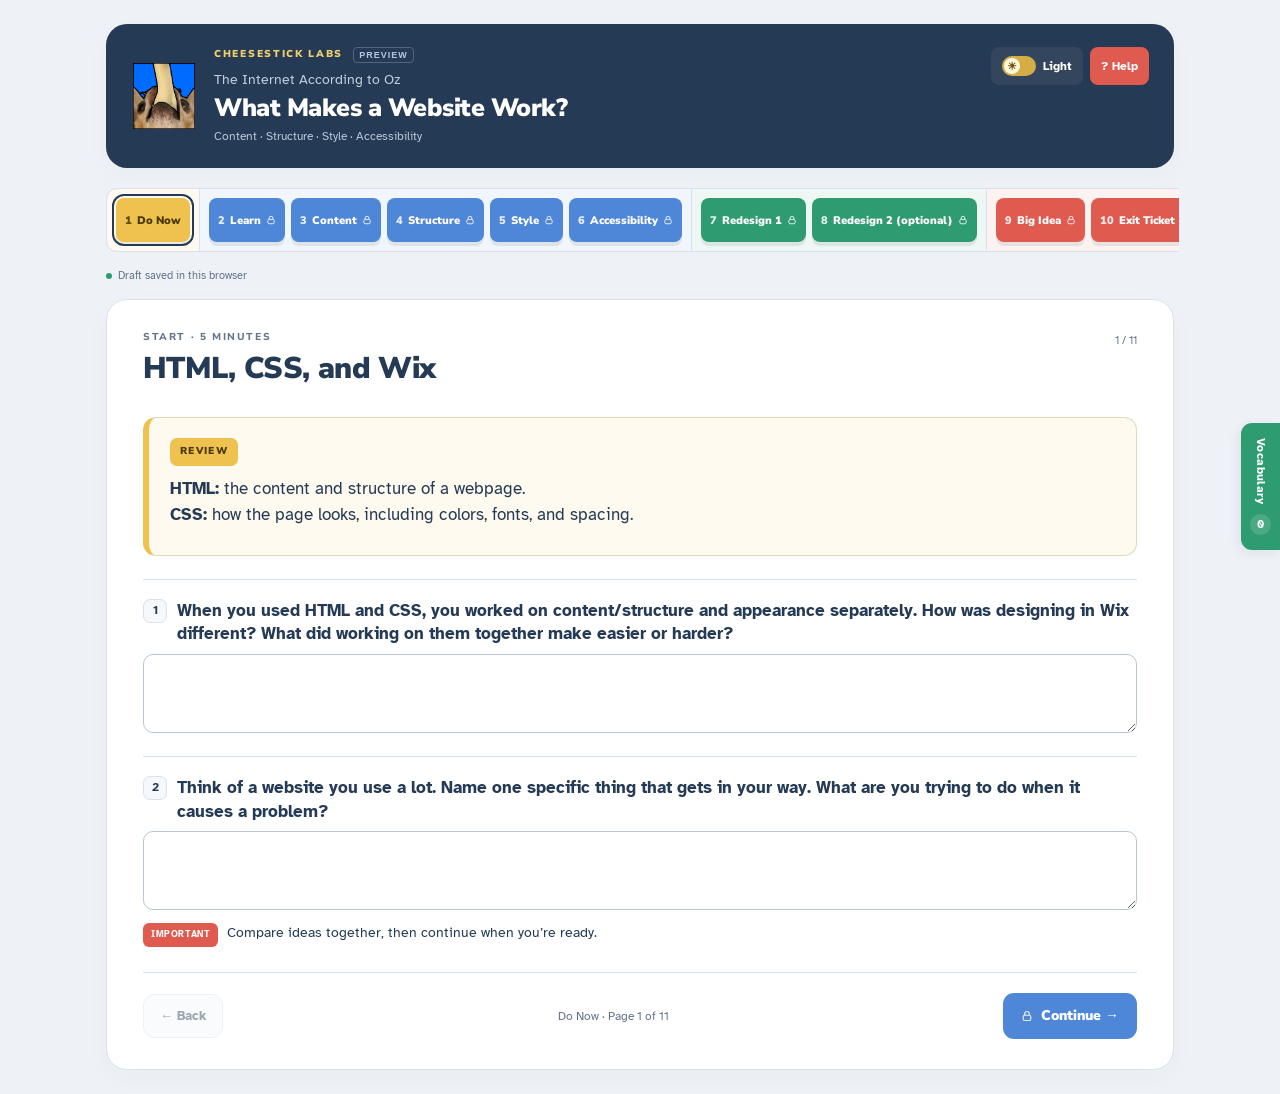
==== commit 121d5fe8: "Add files via upload" ====
--- a/index.html
+++ b/index.html
@@ -35,6 +35,17 @@
 
 .access-compare{display:grid;grid-template-columns:repeat(2,minmax(0,1fr));gap:16px}.access-compare h3{font-size:18px;margin-bottom:8px}.access-compare .fake-browser{margin-top:0}.access-compare iframe{height:470px}@media(max-width:700px){.access-compare{grid-template-columns:1fr}}
 .site-picker select{display:block;width:100%;padding:12px;font:inherit;margin:10px 0;background:var(--surface);color:var(--text);border:1px solid var(--line);border-radius:8px}#meatball-frame{height:650px}
+
+.redesign-workbench{display:grid;grid-template-columns:205px minmax(0,1fr);gap:18px;align-items:start;margin-top:18px}
+.redesign-sidebar{position:sticky;top:16px;padding:14px;background:var(--surface);border:1px solid var(--line);border-radius:10px}
+.redesign-sidebar .design-options{display:flex;flex-direction:column;gap:14px}
+.redesign-sidebar .design-options label{font-size:13px}
+.redesign-sidebar .design-options select{padding:9px 7px;font-size:13px;margin-top:5px}
+.redesign-preview{min-width:0}.redesign-preview .compare-actions{gap:7px}.redesign-preview .compare-actions button{font-size:12px;padding:9px 10px}.redesign-preview .fake-browser{margin:12px 0 0}
+.redesign-preview #meatball-frame{height:480px}.redesign-preview .browser-bar{font-size:12px}
+@media(max-width:700px){.redesign-workbench{grid-template-columns:150px minmax(240px,1fr);gap:10px;overflow-x:auto}.redesign-sidebar{position:static;padding:10px}.redesign-sidebar .design-options{display:flex;flex-direction:column;gap:12px}.redesign-preview #meatball-frame{height:480px}}
+
+.redesign-sidebar .design-options>label{display:block;width:100%;min-width:0}.redesign-sidebar .design-options select{max-width:100%}
 
 </style></head><body>
 <a href="#lesson" class="skip">Skip to lesson</a>
@@ -50,7 +61,7 @@
 <div class="toast" id="toast" role="status" hidden></div>
 <div id="print-area"></div>
 <script>
-window.LESSON = {"id": "cheesestick-cssa-monday-v1", "brand": "CHEESESTICK LABS", "series": ["The Internet According to Oz", "The Internet According to Oz"], "title": ["What Makes a Website Work?", "What Makes a Website Work?"], "subtitle": ["Content · Structure · Style · Accessibility", "Content · Structure · Style · Accessibility"], "masterAnswers": ["cheesestick"], "extensionEnabled": false, "firebase": {"apiKey": "AIzaSyBZTD9KXKXe9alL-9BBmuld9wYd2YVFo24", "authDomain": "cssa-47c15.firebaseapp.com", "projectId": "cssa-47c15", "storageBucket": "cssa-47c15.firebasestorage.app", "messagingSenderId": "72776400939", "appId": "1:72776400939:web:c1b0ccec50681dc4dcaa6e"}, "collection": "lesson_submissions", "slides": {}, "pages": [{"id": "now", "name": ["Do Now", "Do Now"], "color": "gold", "kind": "intro", "stage": ["START · 5 MINUTES", "START · 5 MINUTES"], "title": ["HTML, CSS, and Wix", "HTML, CSS, and Wix"], "learn": ["<b>HTML:</b> the content and structure of a webpage.<br><b>CSS:</b> how the page looks, including colors, fonts, and spacing.", "<b>HTML:</b> the content and structure of a webpage.<br><b>CSS:</b> how the page looks, including colors, fonts, and spacing."], "questions": [{"id": "now-html-wix", "label": ["When you used HTML and CSS, you worked on content/structure and appearance separately. How was designing in Wix different? What did working on them together make easier or harder?", "When you used HTML and CSS, you worked on content/structure and appearance separately. How was designing in Wix different? What did working on them together make easier or harder?"], "deep": false}, {"id": "now", "label": ["Think of a website you use a lot. Name one specific thing that gets in your way. What are you trying to do when it causes a problem?", "Think of a website you use a lot. Name one specific thing that gets in your way. What are you trying to do when it causes a problem?"], "deep": false}], "learnLabel": ["REVIEW", "REVIEW"]}, {"id": "design", "name": ["Learn", "Learn"], "color": "blue", "kind": "purposeIntro", "stage": ["THE BIG PICTURE", "THE BIG PICTURE"], "title": ["Good design feels like one thing", "Good design feels like one thing"], "learnLabel": ["LEARN", "LEARN"], "learn": ["On a well-designed website, we don’t notice content, structure, style, and accessibility separately. The designers thought about how they work together, so the design feels invisible.<br><br>To learn how to do that ourselves, we’ll examine each component, then bring them together in our own design.", "On a well-designed website, we don’t notice content, structure, style, and accessibility separately. The designers thought about how they work together, so the design feels invisible.<br><br>To learn how to do that ourselves, we’ll examine each component, then bring them together in our own design."], "intro": ["", ""]}, {"id": "content", "name": ["Content", "Content"], "color": "blue", "kind": "component", "stage": ["LEARN 2 MIN · IDENTIFY 2 MIN · DISCUSS 2 MIN", "LEARN 2 MIN · IDENTIFY 2 MIN · DISCUSS 2 MIN"], "title": ["Content: what’s on it", "Content: what’s on it"], "learn": ["<b>Content: media and information</b><br><br><b>Media:</b> text, images, audio, video.<br><b>Information:</b> accurate, relevant, and up to date.", "<b>Content: media and information</b><br><br><b>Media:</b> text, images, audio, video.<br><b>Information:</b> accurate, relevant, and up to date."], "vocab": ["content"], "checkpoint": {"question": ["Ready for Content?", "Ready for Content?"], "hint": ["Wait for your teacher to open this section.", "Wait for your teacher to open this section."], "answers": ["content"]}, "questions": [{"id": "content-fact", "label": ["What is content? Name one type of content.", "What is content? Name one type of content."], "deep": false}, {"id": "content-reflect", "label": ["Choose one piece of content you found. What does it tell the visitor? What would be missing without it?", "Choose one piece of content you found. What does it tell the visitor? What would be missing without it?"], "deep": true, "hint": ["The ___ tells visitors ___. Without it, they would not know ___.", "The ___ tells visitors ___. Without it, they would not know ___."]}], "pause": ["Share what the feature does for the visitor. Use something you found on the page.", "Share what the feature does for the visitor. Use something you found on the page."]}, {"id": "structure", "name": ["Structure", "Structure"], "color": "blue", "kind": "component", "stage": ["LEARN 2 MIN · IDENTIFY 2 MIN · DISCUSS 2 MIN", "LEARN 2 MIN · IDENTIFY 2 MIN · DISCUSS 2 MIN"], "title": ["Structure: how it’s organized", "Structure: how it’s organized"], "learn": ["<b>Structure: how it’s organized</b><br><br><b>Organization:</b> headings, sections, and groups.<br><b>Navigation:</b> menus and links.", "<b>Structure: how it’s organized</b><br><br><b>Organization:</b> headings, sections, and groups.<br><b>Navigation:</b> menus and links."], "vocab": ["structure"], "checkpoint": {"question": ["Ready for Structure?", "Ready for Structure?"], "hint": ["Wait for your teacher to open this section.", "Wait for your teacher to open this section."], "answers": ["structure"]}, "questions": [{"id": "structure-fact", "label": ["What does structure do on a webpage?", "What does structure do on a webpage?"], "deep": false}, {"id": "structure-reflect", "label": ["Choose one example of structure you found. How does it help the visitor find something without having to figure out the page?", "Choose one example of structure you found. How does it help the visitor find something without having to figure out the page?"], "deep": true, "hint": ["The ___ helps visitors find ___ by ___.", "The ___ helps visitors find ___ by ___."]}], "pause": ["Share what the feature does for the visitor. Use something you found on the page.", "Share what the feature does for the visitor. Use something you found on the page."]}, {"id": "style", "name": ["Style", "Style"], "color": "blue", "kind": "component", "stage": ["LEARN 2 MIN · IDENTIFY 2 MIN · DISCUSS 2 MIN", "LEARN 2 MIN · IDENTIFY 2 MIN · DISCUSS 2 MIN"], "title": ["Style: how it looks", "Style: how it looks"], "learn": ["<b>Style: how it looks</b><br><br><b>Appearance:</b> colors, fonts, sizes, and spacing.<br><b>Consistency:</b> repeated visual choices.", "<b>Style: how it looks</b><br><br><b>Appearance:</b> colors, fonts, sizes, and spacing.<br><b>Consistency:</b> repeated visual choices."], "vocab": ["style"], "checkpoint": {"question": ["Ready for Style?", "Ready for Style?"], "hint": ["Wait for your teacher to open this section.", "Wait for your teacher to open this section."], "answers": ["style"]}, "questions": [{"id": "style-fact", "label": ["Name two choices that affect a webpage’s style.", "Name two choices that affect a webpage’s style."], "deep": false}, {"id": "style-reflect", "label": ["Choose one style choice you found. What does it make easier to notice or read?", "Choose one style choice you found. What does it make easier to notice or read?"], "deep": true, "hint": ["The ___ makes ___ easier to notice or read because ___.", "The ___ makes ___ easier to notice or read because ___."]}], "pause": ["Share what the feature does for the visitor. Use something you found on the page.", "Share what the feature does for the visitor. Use something you found on the page."]}, {"id": "accessibility", "name": ["Accessibility", "Accessibility"], "color": "blue", "kind": "component", "stage": ["LEARN 2 MIN · COMPARE 2 MIN · DISCUSS 2 MIN", "LEARN 2 MIN · COMPARE 2 MIN · DISCUSS 2 MIN"], "title": ["Accessibility: who can use it", "Accessibility: who can use it"], "learn": ["<b>Accessibility: make the site usable for everyone</b><br><br><b>Images:</b> alt text describes what an image shows.<br><b>Other features:</b> video captions, readable text, and controls that work without a mouse.", "<b>Accessibility: make the site usable for everyone</b><br><br><b>Images:</b> alt text describes what an image shows.<br><b>Other features:</b> video captions, readable text, and controls that work without a mouse."], "vocab": ["accessibility"], "checkpoint": {"question": ["Ready for Accessibility?", "Ready for Accessibility?"], "hint": ["Wait for your teacher to open this section.", "Wait for your teacher to open this section."], "answers": ["accessibility"]}, "questions": [{"id": "accessibility-fact", "label": ["What is accessibility? Name one feature that supports it.", "What is accessibility? Name one feature that supports it."], "deep": false}, {"id": "accessibility-reflect", "label": ["Compare the original and improved Game Design announcement. What changed? Who might find the second version easier to use, and why?", "Compare the original and improved Game Design announcement. What changed? Who might find the second version easier to use, and why?"], "deep": true, "hint": ["The improved version changes ___. This helps ___ because ___.", "The improved version changes ___. This helps ___ because ___."]}], "pause": ["Share what the feature does for the visitor. Use something you found on the page.", "Share what the feature does for the visitor. Use something you found on the page."]}, {"id": "redesign", "name": ["Redesign 1", "Redesign 1"], "color": "green", "kind": "redesign", "stage": ["REQUIRED · COMPLETE AT LEAST ONE REDESIGN", "REQUIRED · COMPLETE AT LEAST ONE REDESIGN"], "title": ["Meatball’s websites", "Meatball’s websites"], "learn": ["Choose a different website from your partner.</p><ol><li><b>Redesign:</b> try the six design choices. Help the visitor complete the task.</li><li><b>Swap:</b> let your partner use your page. Ask what works and what gets in the way.</li><li><b>Revise:</b> use their feedback to improve your design.</li><li><b>Explain:</b> answer the questions below.</li></ol><p>Finish this page first. If you have time, use Redesign 2 for the other two websites.", "Choose a different website from your partner.</p><ol><li><b>Redesign:</b> try the six design choices. Help the visitor complete the task.</li><li><b>Swap:</b> let your partner use your page. Ask what works and what gets in the way.</li><li><b>Revise:</b> use their feedback to improve your design.</li><li><b>Explain:</b> answer the questions below.</li></ol><p>Finish this page first. If you have time, use Redesign 2 for the other two websites."], "checkpoint": {"question": ["Ready to redesign?", "Ready to redesign?"], "hint": ["Your teacher will share the answer after all four components.", "Your teacher will share the answer after all four components."], "answers": ["studio"]}, "questions": [{"id": "redesign-choices", "label": ["Explain two choices from different CSSA components. How do they help someone use your website?", "Explain two choices from different CSSA components. How do they help someone use your website?"], "deep": false}, {"id": "redesign-rejected", "label": ["Name one option you tried and rejected. What made another choice work better?", "Name one option you tried and rejected. What made another choice work better?"], "deep": false}, {"id": "redesign-feedback", "label": ["Partner feedback: What worked well? What got in the way when your partner tried the visitor task?", "Partner feedback: What worked well? What got in the way when your partner tried the visitor task?"], "deep": false}, {"id": "redesign-revision", "label": ["What did you change after the feedback, and why? If you kept a choice, explain why.", "What did you change after the feedback, and why? If you kept a choice, explain why."], "deep": false}], "learnLabel": ["YOUR TASK", "YOUR TASK"], "learnKind": "important"}, {"id": "redesign2", "name": ["Redesign 2 (optional)", "Redesign 2 (optional)"], "color": "green", "kind": "redesign", "stage": ["OPTIONAL · IF YOU HAVE TIME", "OPTIONAL · IF YOU HAVE TIME"], "title": ["Meatball’s websites", "Meatball’s websites"], "learn": ["You and your partner may now try the two remaining websites.</p><ol><li><b>Choose:</b> each partner picks a different website you have not redesigned yet.</li><li><b>Redesign:</b> try the six choices.</li><li><b>Swap and give feedback.</b></li><li><b>Revise and explain.</b></li></ol><p>This page is optional. Only Redesign 1 is required.", "You and your partner may now try the two remaining websites.</p><ol><li><b>Choose:</b> each partner picks a different website you have not redesigned yet.</li><li><b>Redesign:</b> try the six choices.</li><li><b>Swap and give feedback.</b></li><li><b>Revise and explain.</b></li></ol><p>This page is optional. Only Redesign 1 is required."], "questions": [{"id": "redesign2-choices", "label": ["Explain two choices from different CSSA components. How do they help someone use your website?", "Explain two choices from different CSSA components. How do they help someone use your website?"], "deep": false}, {"id": "redesign2-rejected", "label": ["Name one option you tried and rejected. What made another choice work better?", "Name one option you tried and rejected. What made another choice work better?"], "deep": false}, {"id": "redesign2-feedback", "label": ["Partner feedback: What worked well? What got in the way when your partner tried the visitor task?", "Partner feedback: What worked well? What got in the way when your partner tried the visitor task?"], "deep": false}, {"id": "redesign2-revision", "label": ["What did you change after the feedback, and why? If you kept a choice, explain why.", "What did you change after the feedback, and why? If you kept a choice, explain why."], "deep": false}], "learnLabel": ["YOUR TASK", "YOUR TASK"], "learnKind": "important"}, {"id": "exit", "name": ["Exit Ticket", "Exit Ticket"], "color": "red", "kind": "exit", "stage": ["INDEPENDENT · 4 MINUTES", "INDEPENDENT · 4 MINUTES"], "title": ["Websites you use", "Websites you use"], "questions": [{"id": "exit-general", "label": ["Which CSSA component do you think websites most often get wrong? Give an example from a website you use and explain how it affects your experience.", "Which CSSA component do you think websites most often get wrong? Give an example from a website you use and explain how it affects your experience."], "deep": false}], "learnLabel": ["NEW EXAMPLE", "NEW EXAMPLE"]}, {"id": "submit", "name": ["Submit", "Submit"], "color": "gray", "kind": "submit", "stage": ["SAVE YOUR WORK", "SAVE YOUR WORK"], "title": ["Hand in your work", "Hand in your work"]}], "vocabulary": {"content": {"term": ["Content", "Content"], "definition": ["Media and information on a webpage: text, images, audio, and video. Information should be accurate, relevant, and up to date.", "Media and information on a webpage: text, images, audio, and video. Information should be accurate, relevant, and up to date."]}, "structure": {"term": ["Structure", "Structure"], "definition": ["How a webpage is organized: headings, sections, groups, menus, and navigation links.", "How a webpage is organized: headings, sections, groups, menus, and navigation links."]}, "style": {"term": ["Style", "Style"], "definition": ["How a webpage looks: colors, fonts, sizes, spacing, and consistent visual choices.", "How a webpage looks: colors, fonts, sizes, spacing, and consistent visual choices."]}, "accessibility": {"term": ["Accessibility", "Accessibility"], "definition": ["Making a website usable for everyone. Examples include image descriptions, video captions, readable text, and controls that work without a mouse.", "Making a website usable for everyone. Examples include image descriptions, video captions, readable text, and controls that work without a mouse."]}}, "navGroups": [{"name": ["Start", "Start"], "pages": ["now"]}, {"name": ["Learn CSSA", "Learn CSSA"], "pages": ["design", "content", "structure", "style", "accessibility"]}, {"name": ["Redesign", "Redesign"], "pages": ["redesign", "redesign2"]}, {"name": ["Wrap Up", "Wrap Up"], "pages": ["exit", "submit"]}]};
+window.LESSON = {"id": "cheesestick-cssa-monday-v1", "brand": "CHEESESTICK LABS", "series": ["The Internet According to Oz", "The Internet According to Oz"], "title": ["What Makes a Website Work?", "What Makes a Website Work?"], "subtitle": ["Content · Structure · Style · Accessibility", "Content · Structure · Style · Accessibility"], "masterAnswers": ["yuckydog"], "extensionEnabled": false, "firebase": {"apiKey": "AIzaSyBZTD9KXKXe9alL-9BBmuld9wYd2YVFo24", "authDomain": "cssa-47c15.firebaseapp.com", "projectId": "cssa-47c15", "storageBucket": "cssa-47c15.firebasestorage.app", "messagingSenderId": "72776400939", "appId": "1:72776400939:web:c1b0ccec50681dc4dcaa6e"}, "collection": "lesson_submissions", "slides": {}, "pages": [{"id": "now", "name": ["Do Now", "Do Now"], "color": "gold", "kind": "intro", "stage": ["START · 5 MINUTES", "START · 5 MINUTES"], "title": ["HTML, CSS, and Wix", "HTML, CSS, and Wix"], "learn": ["<b>HTML:</b> the content and structure of a webpage.<br><b>CSS:</b> how the page looks, including colors, fonts, and spacing.", "<b>HTML:</b> the content and structure of a webpage.<br><b>CSS:</b> how the page looks, including colors, fonts, and spacing."], "questions": [{"id": "now-html-wix", "label": ["When you used HTML and CSS, you worked on content/structure and appearance separately. How was designing in Wix different? What did working on them together make easier or harder?", "When you used HTML and CSS, you worked on content/structure and appearance separately. How was designing in Wix different? What did working on them together make easier or harder?"], "deep": false}, {"id": "now", "label": ["Think of a website you use a lot. Name one specific thing that gets in your way. What are you trying to do when it causes a problem?", "Think of a website you use a lot. Name one specific thing that gets in your way. What are you trying to do when it causes a problem?"], "deep": false}], "learnLabel": ["REVIEW", "REVIEW"], "checkpoint": {"question": ["Ready for Do Now?", "Ready for Do Now?"], "hint": ["Your teacher will share the computer-part password.", "Your teacher will share the computer-part password."], "answers": ["motherboard"]}}, {"id": "design", "name": ["Learn", "Learn"], "color": "blue", "kind": "purposeIntro", "stage": ["THE BIG PICTURE", "THE BIG PICTURE"], "title": ["Good design feels like one thing", "Good design feels like one thing"], "learnLabel": ["LEARN", "LEARN"], "learn": ["On a well-designed website, we don’t notice content, structure, style, and accessibility separately. The designers thought about how they work together, so the design feels invisible.<br><br>To learn how to do that ourselves, we’ll examine each component, then bring them together in our own design.", "On a well-designed website, we don’t notice content, structure, style, and accessibility separately. The designers thought about how they work together, so the design feels invisible.<br><br>To learn how to do that ourselves, we’ll examine each component, then bring them together in our own design."], "intro": ["", ""], "checkpoint": {"question": ["Ready for Learn?", "Ready for Learn?"], "hint": ["Your teacher will share the computer-part password.", "Your teacher will share the computer-part password."], "answers": ["cpu"]}}, {"id": "content", "name": ["Content", "Content"], "color": "blue", "kind": "component", "stage": ["LEARN 2 MIN · IDENTIFY 2 MIN · DISCUSS 2 MIN", "LEARN 2 MIN · IDENTIFY 2 MIN · DISCUSS 2 MIN"], "title": ["Content: what’s on it", "Content: what’s on it"], "learn": ["<b>Content: media and information</b><br><br><b>Media:</b> text, images, audio, video.<br><b>Information:</b> accurate, relevant, and up to date.", "<b>Content: media and information</b><br><br><b>Media:</b> text, images, audio, video.<br><b>Information:</b> accurate, relevant, and up to date."], "vocab": ["content"], "checkpoint": {"question": ["Ready for Content?", "Ready for Content?"], "hint": ["Your teacher will share the computer-part password.", "Your teacher will share the computer-part password."], "answers": ["gpu"]}, "questions": [{"id": "content-fact", "label": ["How can the information on a website help someone decide what to do?", "How can the information on a website help someone decide what to do?"], "deep": false}, {"id": "content-reflect", "label": ["The school wants more students to sign up for these workshops. What content would you add or change to help students decide whether a workshop is right for them? Explain why.", "The school wants more students to sign up for these workshops. What content would you add or change to help students decide whether a workshop is right for them? Explain why."], "deep": true}], "pause": ["Share what the feature does for the visitor. Use something you found on the page.", "Share what the feature does for the visitor. Use something you found on the page."]}, {"id": "structure", "name": ["Structure", "Structure"], "color": "blue", "kind": "component", "stage": ["LEARN 2 MIN · IDENTIFY 2 MIN · DISCUSS 2 MIN", "LEARN 2 MIN · IDENTIFY 2 MIN · DISCUSS 2 MIN"], "title": ["Structure: how it’s organized", "Structure: how it’s organized"], "learn": ["<b>Structure: how it’s organized</b><br><br><b>Organization:</b> headings, sections, and groups.<br><b>Navigation:</b> menus and links.", "<b>Structure: how it’s organized</b><br><br><b>Organization:</b> headings, sections, and groups.<br><b>Navigation:</b> menus and links."], "vocab": ["structure"], "checkpoint": {"question": ["Ready for Structure?", "Ready for Structure?"], "hint": ["Your teacher will share the computer-part password.", "Your teacher will share the computer-part password."], "answers": ["ram"]}, "questions": [{"id": "structure-fact", "label": ["How can organizing information into sections help someone use a website?", "How can organizing information into sections help someone use a website?"], "deep": false}, {"id": "structure-reflect", "label": ["The school adds ten more workshops to this page. How would you modify the website’s structure to improve its design and make it more effective at connecting students to workshops they’d be interested in?", "The school adds ten more workshops to this page. How would you modify the website’s structure to improve its design and make it more effective at connecting students to workshops they’d be interested in?"], "deep": true}], "pause": ["Share what the feature does for the visitor. Use something you found on the page.", "Share what the feature does for the visitor. Use something you found on the page."]}, {"id": "style", "name": ["Style", "Style"], "color": "blue", "kind": "component", "stage": ["LEARN 2 MIN · IDENTIFY 2 MIN · DISCUSS 2 MIN", "LEARN 2 MIN · IDENTIFY 2 MIN · DISCUSS 2 MIN"], "title": ["Style: how it looks", "Style: how it looks"], "learn": ["<b>Style: how it looks</b><br><br><b>Appearance:</b> colors, fonts, sizes, and spacing.<br><b>Consistency:</b> repeated visual choices.", "<b>Style: how it looks</b><br><br><b>Appearance:</b> colors, fonts, sizes, and spacing.<br><b>Consistency:</b> repeated visual choices."], "vocab": ["style"], "checkpoint": {"question": ["Ready for Style?", "Ready for Style?"], "hint": ["Your teacher will share the computer-part password.", "Your teacher will share the computer-part password."], "answers": ["ssd"]}, "questions": [{"id": "style-fact", "label": ["How can colors, fonts, and spacing affect someone’s experience on a website?", "How can colors, fonts, and spacing affect someone’s experience on a website?"], "deep": false}, {"id": "style-reflect", "label": ["The school wants the workshops page to feel exciting, but students still need to find and read the details easily. How would you change the page’s style to do both? Explain your choices.", "The school wants the workshops page to feel exciting, but students still need to find and read the details easily. How would you change the page’s style to do both? Explain your choices."], "deep": true}], "pause": ["Share what the feature does for the visitor. Use something you found on the page.", "Share what the feature does for the visitor. Use something you found on the page."]}, {"id": "accessibility", "name": ["Accessibility", "Accessibility"], "color": "blue", "kind": "component", "stage": ["LEARN 2 MIN · COMPARE 2 MIN · DISCUSS 2 MIN", "LEARN 2 MIN · COMPARE 2 MIN · DISCUSS 2 MIN"], "title": ["Accessibility: who can use it", "Accessibility: who can use it"], "learn": ["<b>Accessibility: make the site usable for everyone</b><br><br><b>Images:</b> alt text describes what an image shows.<br><b>Other features:</b> video captions, readable text, and controls that work without a mouse.", "<b>Accessibility: make the site usable for everyone</b><br><br><b>Images:</b> alt text describes what an image shows.<br><b>Other features:</b> video captions, readable text, and controls that work without a mouse."], "vocab": ["accessibility"], "checkpoint": {"question": ["Ready for Accessibility?", "Ready for Accessibility?"], "hint": ["Your teacher will share the computer-part password.", "Your teacher will share the computer-part password."], "answers": ["psu"]}, "questions": [{"id": "accessibility-fact", "label": ["Why might a website that is easy for you to use be difficult for someone else?", "Why might a website that is easy for you to use be difficult for someone else?"], "deep": false}, {"id": "accessibility-reflect", "label": ["A student watches the school’s workshop video on a bus and cannot hear the audio. Another student has difficulty reading small text. What would you add or change so both students can use the website? Explain how each change would help.", "A student watches the school’s workshop video on a bus and cannot hear the audio. Another student has difficulty reading small text. What would you add or change so both students can use the website? Explain how each change would help."], "deep": true}], "pause": ["Share what the feature does for the visitor. Use something you found on the page.", "Share what the feature does for the visitor. Use something you found on the page."]}, {"id": "redesign", "name": ["Redesign 1", "Redesign 1"], "color": "green", "kind": "redesign", "stage": ["REQUIRED · COMPLETE AT LEAST ONE REDESIGN", "REQUIRED · COMPLETE AT LEAST ONE REDESIGN"], "title": ["Meatball’s websites", "Meatball’s websites"], "learn": ["Choose a different website from your partner.</p><ol><li><b>Redesign:</b> try the six design choices. Help the visitor complete the task.</li><li><b>Swap:</b> let your partner use your page. Ask what works and what gets in the way.</li><li><b>Revise:</b> use their feedback to improve your design.</li><li><b>Explain:</b> answer the questions below.</li></ol><p>Finish this page first. If you have time, use Redesign 2 for the other two websites.", "Choose a different website from your partner.</p><ol><li><b>Redesign:</b> try the six design choices. Help the visitor complete the task.</li><li><b>Swap:</b> let your partner use your page. Ask what works and what gets in the way.</li><li><b>Revise:</b> use their feedback to improve your design.</li><li><b>Explain:</b> answer the questions below.</li></ol><p>Finish this page first. If you have time, use Redesign 2 for the other two websites."], "checkpoint": {"question": ["Ready for Redesign 1?", "Ready for Redesign 1?"], "hint": ["Your teacher will share the computer-part password.", "Your teacher will share the computer-part password."], "answers": ["case"]}, "questions": [{"id": "redesign-choices", "label": ["Explain two choices from different CSSA components. How do they help someone use your website?", "Explain two choices from different CSSA components. How do they help someone use your website?"], "deep": false}, {"id": "redesign-rejected", "label": ["Name one option you tried and rejected. What made another choice work better?", "Name one option you tried and rejected. What made another choice work better?"], "deep": false}, {"id": "redesign-feedback", "label": ["Partner feedback: What worked well? What got in the way when your partner tried the visitor task?", "Partner feedback: What worked well? What got in the way when your partner tried the visitor task?"], "deep": false}, {"id": "redesign-revision", "label": ["What did you change after the feedback, and why? If you kept a choice, explain why.", "What did you change after the feedback, and why? If you kept a choice, explain why."], "deep": false}], "learnLabel": ["YOUR TASK", "YOUR TASK"], "learnKind": "important"}, {"id": "redesign2", "name": ["Redesign 2 (optional)", "Redesign 2 (optional)"], "color": "green", "kind": "redesign", "stage": ["OPTIONAL · IF YOU HAVE TIME", "OPTIONAL · IF YOU HAVE TIME"], "title": ["Meatball’s websites", "Meatball’s websites"], "learn": ["You and your partner may now try the two remaining websites.</p><ol><li><b>Choose:</b> each partner picks a different website you have not redesigned yet.</li><li><b>Redesign:</b> try the six choices.</li><li><b>Swap and give feedback.</b></li><li><b>Revise and explain.</b></li></ol><p>This page is optional. Only Redesign 1 is required.", "You and your partner may now try the two remaining websites.</p><ol><li><b>Choose:</b> each partner picks a different website you have not redesigned yet.</li><li><b>Redesign:</b> try the six choices.</li><li><b>Swap and give feedback.</b></li><li><b>Revise and explain.</b></li></ol><p>This page is optional. Only Redesign 1 is required."], "questions": [{"id": "redesign2-choices", "label": ["Explain two choices from different CSSA components. How do they help someone use your website?", "Explain two choices from different CSSA components. How do they help someone use your website?"], "deep": false}, {"id": "redesign2-rejected", "label": ["Name one option you tried and rejected. What made another choice work better?", "Name one option you tried and rejected. What made another choice work better?"], "deep": false}, {"id": "redesign2-feedback", "label": ["Partner feedback: What worked well? What got in the way when your partner tried the visitor task?", "Partner feedback: What worked well? What got in the way when your partner tried the visitor task?"], "deep": false}, {"id": "redesign2-revision", "label": ["What did you change after the feedback, and why? If you kept a choice, explain why.", "What did you change after the feedback, and why? If you kept a choice, explain why."], "deep": false}], "learnLabel": ["YOUR TASK", "YOUR TASK"], "learnKind": "important"}, {"id": "big", "name": ["Big Idea", "Big Idea"], "color": "red", "kind": "synthesis", "stage": ["BRING IT TOGETHER", "BRING IT TOGETHER"], "title": ["One experience. Four choices.", "One experience. Four choices."], "learnLabel": ["BIG IDEA", "BIG IDEA"], "learn": ["Content, Structure, Style, and Accessibility work together to shape the visitor’s experience.<br><br>We examined each component separately so we could make deliberate choices. In a finished design, those choices need to work together.<br><br>When they do, visitors can focus on what they came to do. The design feels “invisible.”", "Content, Structure, Style, and Accessibility work together to shape the visitor’s experience.<br><br>We examined each component separately so we could make deliberate choices. In a finished design, those choices need to work together.<br><br>When they do, visitors can focus on what they came to do. The design feels “invisible.”"], "questions": []}, {"id": "exit", "name": ["Exit Ticket", "Exit Ticket"], "color": "red", "kind": "exit", "stage": ["INDEPENDENT · 4 MINUTES", "INDEPENDENT · 4 MINUTES"], "title": ["Websites you use", "Websites you use"], "questions": [{"id": "exit-general", "label": ["Which CSSA component do you think websites most often get wrong? Give an example from a website you use and explain how it affects your experience.", "Which CSSA component do you think websites most often get wrong? Give an example from a website you use and explain how it affects your experience."], "deep": false}], "learnLabel": ["NEW EXAMPLE", "NEW EXAMPLE"]}, {"id": "submit", "name": ["Submit", "Submit"], "color": "gray", "kind": "submit", "stage": ["SAVE YOUR WORK", "SAVE YOUR WORK"], "title": ["Hand in your work", "Hand in your work"]}], "vocabulary": {"content": {"term": ["Content", "Content"], "definition": ["Media and information on a webpage: text, images, audio, and video. Information should be accurate, relevant, and up to date.", "Media and information on a webpage: text, images, audio, and video. Information should be accurate, relevant, and up to date."]}, "structure": {"term": ["Structure", "Structure"], "definition": ["How a webpage is organized: headings, sections, groups, menus, and navigation links.", "How a webpage is organized: headings, sections, groups, menus, and navigation links."]}, "style": {"term": ["Style", "Style"], "definition": ["How a webpage looks: colors, fonts, sizes, spacing, and consistent visual choices.", "How a webpage looks: colors, fonts, sizes, spacing, and consistent visual choices."]}, "accessibility": {"term": ["Accessibility", "Accessibility"], "definition": ["Making a website usable for everyone. Examples include image descriptions, video captions, readable text, and controls that work without a mouse.", "Making a website usable for everyone. Examples include image descriptions, video captions, readable text, and controls that work without a mouse."]}}, "navGroups": [{"name": ["Start", "Start"], "pages": ["now"]}, {"name": ["Learn CSSA", "Learn CSSA"], "pages": ["design", "content", "structure", "style", "accessibility"]}, {"name": ["Redesign", "Redesign"], "pages": ["redesign", "redesign2"]}, {"name": ["Wrap Up", "Wrap Up"], "pages": ["big", "exit", "submit"]}]};
 </script><script>
 /* Preserve the completed page at its original viewport, plus a lossless annotated PNG. */
 window.AnnotationArchive=(()=>{
@@ -120,7 +131,7 @@
 </script><script>
 (()=>{
 const studioPhoto="[data-uri]";
-const targets={content:['Event details','Workshop information'],structure:['Navigation menu','Workshop grouping'],style:['Heading appearance','Button appearance'],accessibility:['Image text alternative (alt text)']};
+const targets={content:['Including the workshop’s time and room.','Including a photo used as a modeling reference.'],structure:['Putting links to Workshops and Visit Us in a menu.','Grouping each workshop’s information in its own box.'],style:['Making the page heading dark green.','Using a purple background and white text for the reservation button.'],accessibility:['Image text alternative (alt text)']};
 const candidates=['Event details','Workshop information','Navigation menu','Workshop grouping','Heading appearance','Button appearance','Image text alternative (alt text)'];
 const options={content:['Teaser only','Full workshop details'],structure:['One long stream','Grouped sections'],size:['Compact','Comfortable','Large'],style:['Quiet','Bold'],alt:['No image description','Meaningful image description']};
 const defaults={content:'Teaser only',structure:'One long stream',size:'Compact',style:'Bold',alt:'No image description'};
@@ -130,9 +141,9 @@
 function browser(id,title){return `<div class="fake-browser"><div class="browser-bar"><span aria-hidden="true">● ● ●</span> <span>${title}</span></div><iframe id="${id}" title="${title}" sandbox="allow-same-origin"></iframe></div>`}
 function readabilitySnippet(improved=false){return `<!doctype html><html lang="en"><meta charset="utf-8"><style>body{margin:0;padding:24px;background:#fff;font-family:Arial,sans-serif}.notice{padding:24px;background:#f5f5f5;border:1px solid #ddd;color:${improved?'#202b32':'#b5b5b5'};font-size:${improved?'20':'11'}px;line-height:1.6}h2{font-size:1.5em;margin-top:0}</style><div class="notice"><h2>Game Design</h2><p>Create a game using school computers.</p><p>Wednesday, 3:15–4:15 p.m.<br>Computer science room, Room 238.</p><p>Ask Mr. Pino to reserve a place.</p></div></html>`}
 function design(state){return {...defaults,...state.mondayDesign}}
-window.PurposeLab={render(p,c){ctx=c;if(p.id==='design')return `<div class="cssa-overview">${[['C','Content','What’s on it','Media and information.'],['S','Structure','How it’s organized','Headings, sections, and navigation.'],['S','Style','How it looks','Colors, fonts, sizes, and spacing.'],['A','Accessibility','Who can use it','Make the site usable for everyone.']].map(([letter,name,meaning,examples])=>`<section class="cssa-card"><span class="cssa-letter" aria-hidden="true">${letter}</span><h3>${name}</h3><strong>${meaning}</strong><p>${examples}</p></section>`).join('')}</div><section class="block observe"><strong>Today</strong><p>Learn what each component contributes. Then design a page where they work together.</p></section>`;if(p.kind==='component')return c.block('observe',p.id==='accessibility'?'COMPARE · 2 MINUTES':'IDENTIFY · 2 MINUTES',`${p.id==='accessibility'?'<p>Compare the two 3D Modeling Lab boxes. One shows the photo; the other shows its alt text when the photo does not load.</p>':`<p>Find <strong>two examples of ${p.name[0]}</strong> in this website. Inspect the page, then select the two features below. You are identifying features, not changing the site.</p>`}${p.id==='accessibility'?'<div class="access-compare"><section><h3>Image loaded</h3>'+browser('example-site','studio.example / image loaded')+'</section><section><h3>Image not loaded</h3>'+browser('alt-example-site','studio.example / image not loaded')+'</section></div>':browser('example-site','studio.example / workshops')}${p.id==='accessibility'?'':`<fieldset class="feature-picks"><legend>Which two features demonstrate ${p.name[0]}?</legend>${candidates.map((v,i)=>`<label><input type="checkbox" data-pick="${v}" ${(c.state.mondayPicks?.[p.id]||[]).includes(v)?'checked':''}> ${v}</label>`).join('')}</fieldset><button class="secondary" id="check-picks">Check my examples</button><p id="pick-feedback" role="status"></p>`}${p.id==='accessibility'?'<div class="access-help"><p><strong>Compare:</strong> What can a visitor learn about the image when the photo does not load?</p></div><h3>Another example: readable text</h3><p>This Game Design announcement has the same information in both versions. Switch between them and notice what changes.</p><div class="compare-actions"><button class="secondary" id="read-original" aria-pressed="true">Original</button><button class="secondary" id="read-improved" aria-pressed="false">Improved</button><strong id="read-status" role="status">Original: small, low-contrast text</strong></div>'+browser('readability-site','studio.example / game design')+'':''}`);
+window.PurposeLab={render(p,c){ctx=c;if(p.id==='design'||p.id==='big')return `<div class="cssa-overview">${[['C','Content','What’s on it','Media and information.'],['S','Structure','How it’s organized','Headings, sections, and navigation.'],['S','Style','How it looks','Colors, fonts, sizes, and spacing.'],['A','Accessibility','Who can use it','Make the site usable for everyone.']].map(([letter,name,meaning,examples])=>`<section class="cssa-card"><span class="cssa-letter" aria-hidden="true">${letter}</span><h3>${name}</h3><strong>${meaning}</strong><p>${examples}</p></section>`).join('')}</div>${p.id==='big'?'':'<section class="block observe"><strong>Today</strong><p>Learn what each component contributes. Then design a page where they work together.</p></section>'}`;if(p.kind==='component')return c.block('observe',p.id==='accessibility'?'COMPARE · 2 MINUTES':'IDENTIFY · 2 MINUTES',`${p.id==='accessibility'?'<p>Compare the two 3D Modeling Lab boxes. One shows the photo; the other shows its alt text when the photo does not load.</p>':`<p>Find <strong>two examples of ${p.name[0]}</strong> in this website. Inspect the page, then select the two features below. You are identifying features, not changing the site.</p>`}${p.id==='accessibility'?'<div class="access-compare"><section><h3>Image loaded</h3>'+browser('example-site','studio.example / image loaded')+'</section><section><h3>Image not loaded</h3>'+browser('alt-example-site','studio.example / image not loaded')+'</section></div>':browser('example-site','studio.example / workshops')}${p.id==='accessibility'?'':`<fieldset class="feature-picks"><legend>${({content:'Which TWO choices provide information or media for the visitor?',structure:'Which TWO choices organize the page or help visitors find things?',style:'Which TWO choices change how the page looks?'}[p.id]||'Choose two examples.')}</legend>${({content:['Including the workshop’s time and room.','Making the page heading dark green.','Including a photo used as a modeling reference.','Putting workshop information in separate boxes.'],structure:['Putting links to Workshops and Visit Us in a menu.','Grouping each workshop’s information in its own box.','Making the page heading dark green.','Including a photo of a dog.'],style:['Putting links to Workshops and Visit Us in a menu.','Making the page heading dark green.','Including the workshop’s time and room.','Using a purple background and white text for the reservation button.']}[p.id]||candidates).map((v,i)=>`<label><input type="checkbox" data-pick="${v}" ${(c.state.mondayPicks?.[p.id]||[]).includes(v)?'checked':''}> ${v}</label>`).join('')}</fieldset><button class="secondary" id="check-picks">Check my examples</button><p id="pick-feedback" role="status"></p>`}${p.id==='accessibility'?'<div class="access-help"><p><strong>Compare:</strong> What can a visitor learn about the image when the photo does not load?</p></div><h3>Another example: readable text</h3><p>This Game Design announcement has the same information in both versions. Switch between them and notice what changes.</p><div class="compare-actions"><button class="secondary" id="read-original" aria-pressed="true">Original</button><button class="secondary" id="read-improved" aria-pressed="false">Improved</button><strong id="read-status" role="status">Original: small, low-contrast text</strong></div>'+browser('readability-site','studio.example / game design')+'':''}`);
 if(p.kind==='redesign')return c.block('try','REDESIGN STUDIO',`<div class="design-options">${Object.entries(options).map(([key,values])=>`<label>${{content:'Content',structure:'Structure',size:'Text size',style:'Visual treatment',alt:'Image access'}[key]}<select data-design="${key}">${values.map(v=>`<option ${design(c.state)[key]===v?'selected':''}>${v}</option>`).join('')}</select></label>`).join('')}</div><p class="caption">Try different combinations. Check what happens to information, wrapping, emphasis, and access. Your selections save with your work.</p><div class="compare-actions"><button class="secondary" id="compare-original" aria-pressed="false">Show original</button><button class="secondary" id="reset-design">Reset my design</button><strong id="design-view" role="status">Your design</strong></div>${browser('design-site','studio.example / your design')}<p id="design-summary" class="caption"></p>`);return ''},
-bind(p,c){ctx=c;if(c.state.mondayPicks){for(const key of Object.keys(c.state.mondayPicks))c.state.mondayPicks[key]=c.state.mondayPicks[key].map(v=>v==='Drawing description'?'Workshop information':v==='Image description'?'Image text alternative (alt text)':v);}if(p.kind==='component'){document.querySelector('#example-site').srcdoc=site(defaults,true);if(p.id==='accessibility'){const full=site(defaults,true);const card=full.match(/<section class="card">[\s\S]*?<\/section>/)[0];const loaded=full.replace(/<body>[\s\S]*<\/body>/,'<body><main>'+card+'</main></body>');document.querySelector('#example-site').srcdoc=loaded;const image=loaded.match(/<img class="art"[^>]*>/)[0];const fallback='<div role="img" aria-label="A tan Chihuahua with upright ears and its tongue out, resting on a gray blanket" style="min-height:190px;padding:18px;border:1px solid #8a9991;background:#f2f3ef;display:flex;align-items:center">A tan Chihuahua with upright ears and its tongue out, resting on a gray blanket.</div>';document.querySelector('#alt-example-site').srcdoc=loaded.replace(image,fallback);}document.querySelectorAll('[data-pick]').forEach(el=>el.onchange=()=>{c.state.mondayPicks??={};c.state.mondayPicks[p.id]=[...document.querySelectorAll('[data-pick]:checked')].map(x=>x.dataset.pick);c.state.answers[p.id+'-identified']=c.state.mondayPicks[p.id].join('; ');c.persist();document.querySelector('#pick-feedback').textContent='';});if(p.id==='accessibility'){const showReadability=improved=>{document.querySelector('#readability-site').srcdoc=readabilitySnippet(improved);document.querySelector('#read-original').setAttribute('aria-pressed',String(!improved));document.querySelector('#read-improved').setAttribute('aria-pressed',String(improved));document.querySelector('#read-status').textContent=improved?'Improved: larger, higher-contrast text':'Original: small, low-contrast text';};document.querySelector('#read-original').onclick=()=>showReadability(false);document.querySelector('#read-improved').onclick=()=>showReadability(true);showReadability(false);}if(document.querySelector('#check-picks'))document.querySelector('#check-picks').onclick=()=>{const selected=c.state.mondayPicks?.[p.id]||[],correct=targets[p.id];document.querySelector('#pick-feedback').textContent=selected.length!==2?'Choose two examples, then check again.':correct.every(x=>selected.includes(x))?'These examples show '+p.name[0]+'. Now explain what one does for a visitor.':'Look again at the definition. Consider '+correct.join(' and ')+'. A feature can involve more than one component; focus on the aspect this question asks about.';};}
+bind(p,c){ctx=c;if(c.state.mondayPicks){for(const key of Object.keys(c.state.mondayPicks))c.state.mondayPicks[key]=c.state.mondayPicks[key].map(v=>v==='Drawing description'?'Workshop information':v==='Image description'?'Image text alternative (alt text)':v==='Navigation menu'?'Putting links to Workshops and Visit Us in a menu.':v==='Workshop grouping'?'Grouping each workshop’s information in its own box.':v==='Event details'?'Including the workshop’s time and room.':v==='Workshop information'?'Including a photo used as a modeling reference.':v==='Heading appearance'?'Making the page heading dark green.':v==='Button appearance'?'Using a purple background and white text for the reservation button.':v);}if(p.kind==='component'){document.querySelector('#example-site').srcdoc=site(defaults,true);if(p.id==='accessibility'){const full=site(defaults,true);const card=full.match(/<section class="card">[\s\S]*?<\/section>/)[0];const loaded=full.replace(/<body>[\s\S]*<\/body>/,'<body><main>'+card+'</main></body>');document.querySelector('#example-site').srcdoc=loaded;const image=loaded.match(/<img class="art"[^>]*>/)[0];const fallback='<div role="img" aria-label="A tan Chihuahua with upright ears and its tongue out, resting on a gray blanket" style="min-height:190px;padding:18px;border:1px solid #8a9991;background:#f2f3ef;display:flex;align-items:center">A tan Chihuahua with upright ears and its tongue out, resting on a gray blanket.</div>';document.querySelector('#alt-example-site').srcdoc=loaded.replace(image,fallback);}document.querySelectorAll('[data-pick]').forEach(el=>el.onchange=()=>{c.state.mondayPicks??={};c.state.mondayPicks[p.id]=[...document.querySelectorAll('[data-pick]:checked')].map(x=>x.dataset.pick);c.state.answers[p.id+'-identified']=c.state.mondayPicks[p.id].join('; ');c.persist();document.querySelector('#pick-feedback').textContent='';});if(p.id==='accessibility'){const showReadability=improved=>{document.querySelector('#readability-site').srcdoc=readabilitySnippet(improved);document.querySelector('#read-original').setAttribute('aria-pressed',String(!improved));document.querySelector('#read-improved').setAttribute('aria-pressed',String(improved));document.querySelector('#read-status').textContent=improved?'Improved: larger, higher-contrast text':'Original: small, low-contrast text';};document.querySelector('#read-original').onclick=()=>showReadability(false);document.querySelector('#read-improved').onclick=()=>showReadability(true);showReadability(false);}if(document.querySelector('#check-picks'))document.querySelector('#check-picks').onclick=()=>{const selected=c.state.mondayPicks?.[p.id]||[],correct=targets[p.id];document.querySelector('#pick-feedback').textContent=selected.length!==2?'Choose two examples, then check again.':correct.every(x=>selected.includes(x))?'These examples show '+p.name[0]+'. Now explain what one does for a visitor.':p.id==='structure'?'Reconsider your pair. Focus on how information is arranged or how a visitor moves through the page.':'Look again at the definition. Focus on what the selected features do on the page.';};}
 if(p.kind==='redesign'){c.state.fix=design(c.state);c.state.answers['saved-design-settings']=JSON.stringify(c.state.fix);let original=false;const update=()=>{const d=design(c.state);document.querySelector('#design-site').srcdoc=site(original?defaults:d);document.querySelector('#design-view').textContent=original?'Original page':'Your design';document.querySelector('#compare-original').textContent=original?'Return to my design':'Show original';document.querySelector('#compare-original').setAttribute('aria-pressed',String(original));document.querySelector('#design-summary').textContent=Object.entries(d).map(([k,v])=>k+': '+v).join(' · ');};document.querySelectorAll('[data-design]').forEach(el=>el.onchange=()=>{c.state.mondayDesign=design(c.state);c.state.mondayDesign[el.dataset.design]=el.value;c.state.answers['saved-design-settings']=JSON.stringify(c.state.mondayDesign);c.state.fix=c.state.mondayDesign;original=false;c.persist();update();});document.querySelector('#compare-original').onclick=()=>{original=!original;update()};document.querySelector('#reset-design').onclick=()=>{c.state.mondayDesign={...defaults};c.state.fix=c.state.mondayDesign;c.state.answers['saved-design-settings']=JSON.stringify(c.state.mondayDesign);document.querySelectorAll('[data-design]').forEach(el=>el.value=defaults[el.dataset.design]);original=false;c.persist();update()};update();}},
 exportLines({state}){return ['IDENTIFIED FEATURES',...Object.entries(state.mondayPicks||{}).map(([k,v])=>k+': '+v.join('; ')),'FINAL DESIGN',...Object.entries(design(state)).map(([k,v])=>k+': '+v)]},
 printEvidence({state,esc,blank}){return blank?'':`<section><h2>Identified features and design settings</h2><pre style="white-space:pre-wrap">${esc(this.exportLines({state}).join('\n'))}</pre></section>`;}}
@@ -151,22 +162,53 @@
 gallery:{name:'Meatball’s Photo Gallery',photo:1,alt:'A close-up of Meatball reclining, with his nose near the camera and a small tooth showing.',task:'Find the close-up photo and its caption, then find out how to suggest a caption.',intro:'Small dog. Many camera angles.',sections:[['Close-up collection','Caption: Meatball has some very serious opinions about this camera angle.'],['Photo notes','This collection includes a close-up, a blanket portrait, a nap photo, and Meatball peeking over a laptop.'],['Suggest a caption','Write your suggested caption on the classroom gallery sheet. Include the photo’s name so we know which one you mean.']],extra:'Camera trivia: there is no such thing as too many Meatball photos.'},
 nap:{name:'Meatball’s Nap Guide',photo:2,alt:'Meatball sleeps on his side on a striped cushion beside a bright red blanket.',task:'Find Meatball’s preferred nap spot and one rule for keeping it comfortable.',intro:'Expert opinions from a very experienced napper.',sections:[['Favorite spot','Meatball’s favorite nap spot is a striped cushion beside the red blanket.'],['Comfort checklist','Choose a quiet spot. Keep a soft blanket nearby. Give a sleeping dog space.'],['Nap notes','The red-blanket nap gets five paws for comfort. The noisy hallway gets one paw.']],extra:'Nap forecast: a high chance of snoozing all afternoon.'},
 game:{name:'Meatball’s Game Corner',photo:3,alt:'Meatball looks over the edge of a laptop with both ears raised.',task:'Find the rules for Spot the Meatball and learn how to count your score.',intro:'Games approved by the dog behind the laptop.',sections:[['Spot the Meatball','Look at the four photos below. Find the photo where Meatball is sleeping beside a red blanket.'],['How to score','Earn one point for finding the photo and one more for describing a clue. Two points is a perfect score.'],['Another round','Ask your partner to name a different photo clue. Take turns finding the matching photo.']],extra:'Developer diary: Meatball insists every game needs a nap button.'}}
-const controls={content:['Short teaser','Useful details','Details + extra trivia'],order:['Action first','Details first','Extra section first'],layout:['One long stream','Separate sections','Two columns'],size:['Compact','Comfortable','Large'],colors:['Bright mix','Calm contrast','Dark contrast'],alt:['No description','Useful description']};
+const controls={content:['Short teaser','Full details','Details + extra trivia'],order:['Action first','Details first','Extra section first'],layout:['One long stream','Separate sections','Two columns'],size:['Compact','Comfortable','Large'],colors:['Bright mix','Calm contrast','Dark contrast'],alt:['No description','Image description']};
 const labels={content:'Content',order:'Section order',layout:'Layout',size:'Text size',colors:'Colors',alt:'Image descriptions'};
 const initial={content:'Short teaser',order:'Extra section first',layout:'One long stream',size:'Compact',colors:'Bright mix',alt:'No description'};
 const esc=s=>String(s).replace(/[&<>"']/g,c=>({'&':'&amp;','<':'&lt;','>':'&gt;','"':'&quot;',"'":'&#39;'}[c]));
 function record(state,id){state.meatballRedesigns??={};return state.meatballRedesigns[id]??={selected:id==='redesign2'?'nap':'fan',sites:{}}}
-function settings(record){return record.sites[record.selected]??=( {...initial})}
-function webpage(id,d){const s=sites[id],dark=d.colors==='Dark contrast',mix=d.colors==='Bright mix',fg=dark?'#fff4df':mix?'#6b297b':'#173a33',bg=dark?'#182923':mix?'#fff59c':'#f4f7f2';const indexes=d.order==='Action first'?[2,0,1]:d.order==='Details first'?[0,1,2]:[1,2,0];const sections=indexes.map(i=>`<section id="part${i}"><h2>${esc(s.sections[i][0])}</h2><p>${esc(d.content==='Short teaser'?['Want to know more?','More coming soon.','Ask someone for details.'][i]:s.sections[i][1])}</p>${i===0&&id==='gallery'?`<p><strong>Photo: Close-up collection</strong></p>`:''}</section>`).join('');return `<!doctype html><html lang="en"><meta charset="utf-8"><style>*{box-sizing:border-box}body{margin:0;background:${bg};color:${fg};font: ${d.size==='Large'?24:d.size==='Comfortable'?18:12}px/1.55 Arial,sans-serif}header,main,nav{padding:22px}header{background:${dark?'#2d4437':mix?'#ffb8ed':'#d8e8dd'}}h1{font-size:2em;line-height:1.1}h2{font-size:1.3em}nav{display:flex;gap:18px;flex-wrap:wrap}a{color:inherit}img{width:100%;height:240px;object-fit:contain;background:${dark?'#23372c':'#e4e6df'}}.sections{display:${d.layout==='Two columns'?'grid':'block'};grid-template-columns:repeat(2,minmax(0,1fr));gap:16px}section{padding:${d.layout==='One long stream'?'4':'18'}px;border:${d.layout==='One long stream'?'0':'1px solid currentColor'};margin-bottom:16px;border-radius:8px}a:focus-visible{outline:3px solid #ed6800;outline-offset:4px}.gallery{display:grid;grid-template-columns:repeat(2,minmax(0,1fr));gap:12px}.gallery img{height:150px}figure{margin:0}figcaption{padding:8px}main{max-width:1050px;margin:auto}@media(max-width:480px){.sections{grid-template-columns:1fr}}</style><header><h1>${esc(s.name)}</h1><p>${esc(s.intro)}</p></header><nav aria-label="Sections">${s.sections.map((x,i)=>`<a href="#part${i}">${esc(x[0])}</a>`).join('')}</nav><main><figure><img src="${window.MEATBALL_PHOTOS[s.photo]}" ${d.alt==='Useful description'?`alt="${esc(s.alt)}"`:''}><figcaption>${id==='gallery'?'Close-up collection: Meatball’s camera face.':esc(s.name)}</figcaption></figure><div class="sections">${sections}</div>${d.content==='Details + extra trivia'?`<aside><h2>One more thing</h2><p>${esc(s.extra)}</p></aside>`:''}${id==='game'||id==='gallery'?`<h2>Photo collection</h2><div class="gallery">${Object.values(sites).map((x,i)=>`<figure><img src="${window.MEATBALL_PHOTOS[x.photo]}" ${d.alt==='Useful description'?`alt="${esc(x.alt)}"`:''}><figcaption>${['Blanket portrait','Camera close-up','Red-blanket nap','Behind the laptop'][i]}</figcaption></figure>`).join('')}</div>`:''}</main></html>`}
+function settings(record){const d=record.sites[record.selected]??=({...initial});if(d.content==='Useful details')d.content='Full details';if(d.alt==='Useful description')d.alt='Image description';return d;}
+function webpage(id,d){const s=sites[id],dark=d.colors==='Dark contrast',mix=d.colors==='Bright mix',fg=dark?'#fff4df':mix?'#6b297b':'#173a33',bg=dark?'#182923':mix?'#fff59c':'#f4f7f2';const indexes=d.order==='Action first'?[2,0,1]:d.order==='Details first'?[0,1,2]:[1,2,0];const sections=indexes.map(i=>`<section id="part${i}"><h2>${esc(s.sections[i][0])}</h2><p>${esc(d.content==='Short teaser'?['Want to know more?','More coming soon.','Ask someone for details.'][i]:s.sections[i][1])}</p>${i===0&&id==='gallery'?`<p><strong>Photo: Close-up collection</strong></p>`:''}</section>`).join('');return `<!doctype html><html lang="en"><meta charset="utf-8"><style>*{box-sizing:border-box}body{margin:0;background:${bg};color:${fg};font: ${d.size==='Large'?24:d.size==='Comfortable'?18:12}px/1.55 Arial,sans-serif}header,main,nav{padding:22px}header{background:${dark?'#2d4437':mix?'#ffb8ed':'#d8e8dd'}}h1{font-size:2em;line-height:1.1}h2{font-size:1.3em}nav{display:flex;gap:18px;flex-wrap:wrap}a{color:inherit}img{width:100%;height:240px;object-fit:contain;background:${dark?'#23372c':'#e4e6df'}}.sections{display:${d.layout==='Two columns'?'grid':'block'};grid-template-columns:repeat(2,minmax(0,1fr));gap:16px}section{padding:${d.layout==='One long stream'?'4':'18'}px;border:${d.layout==='One long stream'?'0':'1px solid currentColor'};margin-bottom:16px;border-radius:8px}a:focus-visible{outline:3px solid #ed6800;outline-offset:4px}.gallery{display:grid;grid-template-columns:repeat(2,minmax(0,1fr));gap:12px}.gallery img{height:150px}figure{margin:0}figcaption{padding:8px}main{max-width:1050px;margin:auto}@media(max-width:480px){.sections{grid-template-columns:1fr}}</style><header><h1>${esc(s.name)}</h1><p>${esc(s.intro)}</p></header><nav aria-label="Sections">${s.sections.map((x,i)=>`<a href="#part${i}">${esc(x[0])}</a>`).join('')}</nav><main><figure><img src="${window.MEATBALL_PHOTOS[s.photo]}" ${d.alt==='Image description'?`alt="${esc(s.alt)}"`:''}><figcaption>${id==='gallery'?'Close-up collection: Meatball’s camera face.':esc(s.name)}</figcaption></figure><div class="sections">${sections}</div>${d.content==='Details + extra trivia'?`<aside><h2>One more thing</h2><p>${esc(s.extra)}</p></aside>`:''}${id==='game'||id==='gallery'?`<h2>Photo collection</h2><div class="gallery">${Object.values(sites).map((x,i)=>`<figure><img src="${window.MEATBALL_PHOTOS[x.photo]}" ${d.alt==='Image description'?`alt="${esc(x.alt)}"`:''}><figcaption>${['Blanket portrait','Camera close-up','Red-blanket nap','Behind the laptop'][i]}</figcaption></figure>`).join('')}</div>`:''}</main></html>`}
+const originalWebpage=webpage;
+webpage=function(id,d){
+ const themes={fan:{accent:'#a34c2e',soft:'#f6e5d5',label:'THE OFFICIAL MEATBALL APPRECIATION SOCIETY',tag:'Meet your new favorite little guy.'},gallery:{accent:'#7c4c8a',soft:'#eee5f4',label:'THE MEATBALL COLLECTION',tag:'A very photogenic point of view.'},nap:{accent:'#2f736c',soft:'#deeee7',label:'REST & RELAXATION WITH MEATBALL',tag:'The art of doing absolutely nothing.'},game:{accent:'#3559bb',soft:'#e4eaff',label:'PLAYER ONE: MEATBALL',tag:'Small paws. Big game energy.'}};
+ const t=themes[id],dark=d.colors==='Dark contrast',mix=d.colors==='Bright mix';
+ const css=`<style>
+ body{font-family:Georgia,'Times New Roman',serif;background:${dark?'#15211f':'#faf8f3'};color:${dark?'#f6f2e8':'#252b29'};letter-spacing:.005em}
+ header{position:relative;padding:32px 30px 30px;background:${dark?'#243632':mix?t.soft:'#edf0ea'};border-top:7px solid ${t.accent};overflow:hidden}
+ header:before{content:'${t.label}';display:block;font:700 10px/1.6 Arial,sans-serif;letter-spacing:.17em;color:${dark?'#d6e4d8':t.accent};margin-bottom:20px}
+ header h1{font-size:clamp(30px,5vw,54px);font-weight:500;letter-spacing:-.045em;margin:0 0 14px;max-width:660px}
+ header p{font-family:Arial,sans-serif;font-size:1.05em;max-width:560px;margin:0;opacity:.85}
+ nav{padding:14px 26px;border-bottom:1px solid ${dark?'#435750':'#deded4'};background:${dark?'#192c26':'#fffdf8'};gap:10px}
+ nav a{font:700 11px/1.4 Arial,sans-serif;text-decoration:none;border:1px solid ${dark?'#597466':'#d9dfd4'};padding:9px 13px;border-radius:30px;letter-spacing:.02em}
+ nav a:hover{background:${t.accent};color:white}
+ main{padding:24px;max-width:1040px}
+ main>figure{position:relative;background:${dark?'#223b32':t.soft};border-radius:18px;overflow:hidden;margin-bottom:26px;box-shadow:0 8px 24px #17241c12}
+ main>figure img{display:block;height:${id==='gallery'?'340':'280'}px;object-fit:${id==='nap'?'contain':'cover'};object-position:${id==='fan'?'50% 40%':'50% 45%'};background:${dark?'#223b32':t.soft}}
+ main>figure figcaption{font:600 11px/1.5 Arial,sans-serif;padding:12px 16px;letter-spacing:.04em}
+ .sections{gap:15px}
+ section{border:${d.layout==='One long stream'?'0':'1px solid '+(dark?'#435750':'#e0e3d9')};background:${d.layout==='One long stream'?'transparent':dark?'#20342c':'#fffefa'};border-radius:14px;padding:${d.layout==='One long stream'?'8px 3px 16px':'20px'};box-shadow:${d.layout==='One long stream'?'none':'0 4px 14px #17241c08'}}
+ section h2,aside h2{font-family:Arial,sans-serif;font-size:1.05em;letter-spacing:-.025em;margin:0 0 12px;color:${dark?'#e5edda':t.accent}}
+ section p,aside p{margin:0;font-family:Arial,sans-serif;line-height:1.7}
+ aside{padding:20px;border-left:4px solid ${t.accent};background:${dark?'#27392e':t.soft};border-radius:0 12px 12px 0;margin:16px 0}
+ .gallery{gap:16px}.gallery figure{border-radius:14px;overflow:hidden;background:${dark?'#243b30':'#fff'};border:1px solid ${dark?'#435750':'#e0e3d9'}}
+ .gallery img{display:block;height:190px;object-fit:cover}.gallery figcaption{font:600 11px/1.5 Arial,sans-serif;padding:12px}
+ ${id==='game'?`header h1{font-family:Arial,sans-serif;font-weight:900;letter-spacing:-.06em}nav a{border-radius:7px}section{border-radius:10px}.gallery figure{border-radius:10px}`:''}
+ ${id==='gallery'?`header{background:${dark?'#2b2637':'#eee9f2'}}header h1{font-style:italic}.gallery img{height:230px}`:''}
+ ${id==='nap'?`header h1{font-style:italic}section{border-radius:20px}nav a{font-weight:500}`:''}
+ </style>`;
+ return originalWebpage(id,d).replace('</style>', '</style>'+css);
+};
 function exportRecords(state){return Object.entries(state.meatballRedesigns||{}).flatMap(([id,r])=>[id==='redesign2'?'OPTIONAL REDESIGN 2':'REQUIRED REDESIGN 1','Selected website: '+sites[r.selected].name,...Object.entries(r.sites).map(([id,d])=>sites[id].name+': '+JSON.stringify(d)),...(r.beforeFeedback?['Before partner feedback: '+JSON.stringify(r.beforeFeedback)]:[])]);}
 window.PurposeLab={...base,
-render(p,c){if(p.kind!=='redesign')return base.render(p,c);const r=record(c.state,p.id),d=settings(r);return c.block('try','MEATBALL REDESIGN',`<label class="site-picker"><strong>Choose your website</strong><select id="meatball-choice">${Object.entries(sites).map(([id,s])=>`<option value="${id}" ${r.selected===id?'selected':''}>${esc(s.name)}</option>`).join('')}</select></label><p><strong>Visitor task:</strong> ${esc(sites[r.selected].task)}</p><p class="caption">Choose a different site from your partner. Each site keeps its own choices on this page.</p><div class="design-options">${Object.entries(controls).map(([key,values])=>`<label>${labels[key]}<select data-meatball="${key}">${values.map(v=>`<option ${d[key]===v?'selected':''}>${v}</option>`).join('')}</select></label>`).join('')}</div><div class="compare-actions" style="margin-top:18px"><button class="secondary" id="meatball-original">Show original</button><button class="secondary" id="meatball-swap">Save design before partner feedback</button><strong id="meatball-status" role="status">Your design</strong></div><div class="fake-browser"><div class="browser-bar">${esc(r.selected)}.meatball.example</div><iframe id="meatball-frame" title="${esc(sites[r.selected].name)}" sandbox="allow-same-origin"></iframe></div><p class="caption">Swap laptops or seats. Ask your partner to try the visitor task without directions from you. Record their feedback below, then revise.</p>`);},
+render(p,c){if(p.kind!=='redesign')return base.render(p,c);const r=record(c.state,p.id),d=settings(r);return c.block('try','MEATBALL REDESIGN',`<label class="site-picker"><strong>Choose your website</strong><select id="meatball-choice">${Object.entries(sites).map(([id,s])=>`<option value="${id}" ${r.selected===id?'selected':''}>${esc(s.name)}</option>`).join('')}</select></label><p><strong>Visitor task:</strong> ${esc(sites[r.selected].task)}</p><p class="caption">Choose a different site from your partner. Each site keeps its own choices on this page.</p><div class="redesign-workbench"><aside class="redesign-sidebar" aria-label="Design choices"><div class="design-options">${Object.entries(controls).map(([key,values])=>`<label>${labels[key]}<select data-meatball="${key}">${values.map(v=>`<option ${d[key]===v?'selected':''}>${v}</option>`).join('')}</select></label>`).join('')}</div></aside><div class="redesign-preview"><div class="compare-actions" style="margin-top:0"><button class="secondary" id="meatball-original">Show original</button><button class="secondary" id="meatball-swap">Save design before partner feedback</button><strong id="meatball-status" role="status">Your design</strong></div><div class="fake-browser"><div class="browser-bar">${esc(r.selected)}.meatball.example</div><iframe id="meatball-frame" title="${esc(sites[r.selected].name)}" sandbox="allow-same-origin"></iframe></div></div></div><p class="caption">Swap laptops or seats. Ask your partner to try the visitor task without directions from you. Record their feedback below, then revise.</p>`);},
 bind(p,c){if(p.kind!=='redesign')return base.bind(p,c);let original=false;const r=record(c.state,p.id);const save=()=>{c.state.answers[p.id+'-saved-designs']=JSON.stringify(r);c.persist()};const update=()=>{document.querySelector('#meatball-frame').srcdoc=webpage(r.selected,original?initial:settings(r));document.querySelector('#meatball-original').textContent=original?'Return to my design':'Show original';document.querySelector('#meatball-original').setAttribute('aria-pressed',String(original));document.querySelector('#meatball-status').textContent=original?'Original page':'Your design';};document.querySelector('#meatball-choice').onchange=e=>{r.selected=e.target.value;save();c.render()};document.querySelectorAll('[data-meatball]').forEach(el=>el.onchange=()=>{settings(r)[el.dataset.meatball]=el.value;original=false;save();update()});document.querySelector('#meatball-original').onclick=()=>{original=!original;update()};document.querySelector('#meatball-swap').onclick=()=>{r.beforeFeedback={site:r.selected,choices:{...settings(r)}};save();document.querySelector('#meatball-status').textContent='First design saved. Swap and ask for feedback.';};update();save();},
 exportLines(c){return [...base.exportLines(c),...exportRecords(c.state)]},
 printEvidence(c){return base.printEvidence(c)+(c.blank?'':`<section><h2>Meatball redesigns</h2><pre style="white-space:pre-wrap">${c.esc(exportRecords(c.state).join('\n'))}</pre></section>`)}
 };
 window.MeatballTest={sites,controls,initial,webpage,record,settings};
 })();
+
 
 </script><script>
 (() => {
@@ -180,6 +222,7 @@
  if(false){if(state.page>=6)state.page++;if(state.unlocked>=6)state.unlocked++;state.discussionPageAdded=true;}
  if(!state.designPageAdded){if(state.page>=1)state.page++;if(state.unlocked>=1)state.unlocked++;state.designPageAdded=true;}
  if(!state.secondRedesignAdded){if(state.page>=7)state.page++;if(state.unlocked>=7)state.unlocked++;state.secondRedesignAdded=true;}
+ if(!state.bigIdeaPageAdded){if(state.page>=8)state.page++;if(state.unlocked>=8)state.unlocked++;state.bigIdeaPageAdded=true;}
  state.page=Math.max(0,Math.min(pages.length-1,Number(state.page)||0));state.unlocked=Math.max(0,Math.min(pages.length-1,Number(state.unlocked)||0));state.visited=Array.isArray(state.visited)?state.visited.filter(id=>pages.some(p=>p.id===id)):['now'];state.path=Array.isArray(state.path)?state.path.filter(x=>['B','C','D'].includes(x)):[];state.tests=Array.isArray(state.tests)?state.tests:[];state.delay=Number.isFinite(+state.delay)?Math.max(5,Math.min(30,+state.delay)):20;
  if(wrapStart>=0&&state.unlocked>=wrapStart)state.unlocked=pages.length-1;
  state.mode='teacher';if(!canOpen(state.page))state.page=state.unlocked;
@@ -195,7 +238,7 @@
  function collect(){if(!$('#lesson'))return;$$('[data-answer]').forEach(e=>state.answers[e.dataset.answer]=e.value);if($('#student-name'))state.name=$('#student-name').value;if($('#student-period'))state.period=$('#student-period').value}
  function announce(message){$('#toast').textContent=message;$('#toast').hidden=false;clearTimeout(toastTimer);toastTimer=setTimeout(()=>$('#toast').hidden=true,3800)}
  function stopAnimation(){animationRun++;if(animFrame)cancelAnimationFrame(animFrame);animFrame=null}
- function canOpen(i){return (wrapStart>=0&&i>=wrapStart&&state.unlocked>=wrapStart)||pages[i].kind==='purposeIntro'|| i<=state.unlocked||pages[i].kind==='submit'&&state.unlocked>=i-1}
+ function canOpen(i){return (wrapStart>=0&&i>=wrapStart&&state.unlocked>=wrapStart)||i<=state.unlocked||pages[i].kind==='submit'&&state.unlocked>=i-1}
  function renderLessonMap(){
  const tab=(p,i)=>`<button class="nav-button ${p.color}" style="--tab:var(--${p.color})" data-page="${i}" ${i===state.page?'aria-current="page"':''} aria-label="${esc((i+1)+' '+text(p.name)+(canOpen(i)?'':tr(', locked',', bloqueada')))}"><span class="nav-num">${i+1}</span>${esc(text(p.name))}${canOpen(i)?'':iconLock}</button>`;
  if(!L.navGroups)return pages.map(tab).join('');
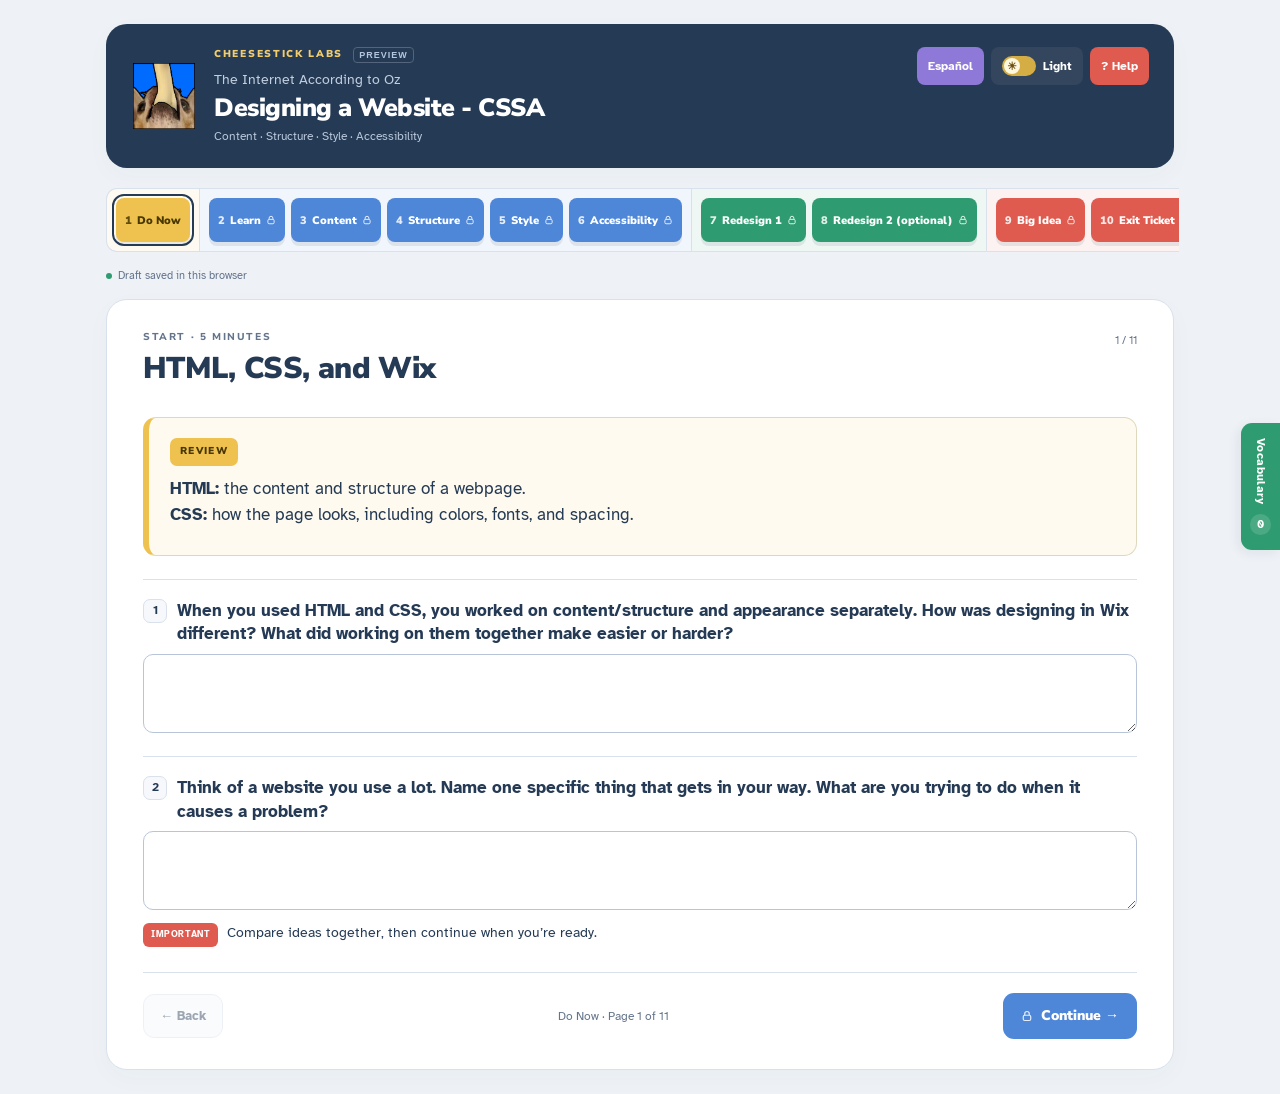
==== commit 3e41e646: "Add files via upload" ====
--- a/index.html
+++ b/index.html
@@ -1,5 +1,5 @@
 <!doctype html>
-<html lang="en"><head><meta charset="utf-8"><meta name="viewport" content="width=device-width,initial-scale=1"><meta name="color-scheme" content="light dark"><title>Cheesestick Labs · What Makes a Website Work?</title><style>
+<html lang="en"><head><meta charset="utf-8"><meta name="viewport" content="width=device-width,initial-scale=1"><meta name="color-scheme" content="light dark"><title>Designing a Website - CSSA</title><style>
 @import url('https://fonts.googleapis.com/css2?family=Atkinson+Hyperlegible:wght@400;700&family=Nunito+Sans:wght@600;700;800;900&display=swap');
 :root{color-scheme:light;--bg:#eef2f7;--surface:#fff;--soft:#f6f8fc;--field:#fff;--ink:#253a54;--muted:#63748b;--line:#d9e1ec;--header:#253a54;--blue:#4e86d8;--green:#2e9c70;--gold:#efc24f;--red:#df5a4f;--purple:#8f79d8;--slate:#5f6f89;--shadow:0 8px 26px #253a5407;--activity:#f7faff;--grid:#d6e1f0;--node:#fff}
 :root[data-theme=dark]{color-scheme:dark;--bg:#151e2b;--surface:#202d3e;--soft:#1b2737;--field:#172333;--ink:#e0e8f4;--muted:#acbdd3;--line:#3a4b61;--header:#111a27;--shadow:0 8px 26px #0d17231c;--activity:#182638;--grid:#35485f;--node:#25374d}
@@ -50,7 +50,7 @@
 </style></head><body>
 <a href="#lesson" class="skip">Skip to lesson</a>
 <div class="app-shell">
- <header class="topbar"><div class="brand"><div class="logo"><img src="[data-uri]" alt="Cheesestick Labs" width="202" height="211"></div><div class="brand-text"><div class="brandline">CHEESESTICK LABS <span class="preview-tag">PREVIEW</span></div><div class="series" id="series"></div><h1 id="lesson-title"></h1><div class="subtitle" id="subtitle"></div></div></div><div class="header-tools"><div class="utilities"><button id="language" class="language" hidden>Español</button><button id="theme" class="theme" aria-label="Switch color theme"><span class="theme-track"><span class="theme-thumb">☀</span></span><span id="theme-label">Light</span></button><button id="help" class="help">? <span data-i="help">Help</span></button></div></div></header>
+ <header class="topbar"><div class="brand"><div class="logo"><img src="[data-uri]" alt="Cheesestick Labs" width="202" height="211"></div><div class="brand-text"><div class="brandline">CHEESESTICK LABS <span class="preview-tag">PREVIEW</span></div><div class="series" id="series"></div><h1 id="lesson-title"></h1><div class="subtitle" id="subtitle"></div></div></div><div class="header-tools"><div class="utilities"><button id="language" class="language">Español</button><button id="theme" class="theme" aria-label="Switch color theme"><span class="theme-track"><span class="theme-thumb">☀</span></span><span id="theme-label">Light</span></button><button id="help" class="help">? <span data-i="help">Help</span></button></div></div></header>
  <div class="nav-wrap"><div class="lesson-map-scroll"><nav id="page-nav" aria-label="Lesson pages"></nav></div><div class="session-line"><span class="draft" id="draft-status" role="status"></span><span id="theme-note"></span></div></div>
  <main id="lesson" tabindex="-1"></main>
 </div>
@@ -61,7 +61,7 @@
 <div class="toast" id="toast" role="status" hidden></div>
 <div id="print-area"></div>
 <script>
-window.LESSON = {"id": "cheesestick-cssa-monday-v1", "brand": "CHEESESTICK LABS", "series": ["The Internet According to Oz", "The Internet According to Oz"], "title": ["What Makes a Website Work?", "What Makes a Website Work?"], "subtitle": ["Content · Structure · Style · Accessibility", "Content · Structure · Style · Accessibility"], "masterAnswers": ["yuckydog"], "extensionEnabled": false, "firebase": {"apiKey": "AIzaSyBZTD9KXKXe9alL-9BBmuld9wYd2YVFo24", "authDomain": "cssa-47c15.firebaseapp.com", "projectId": "cssa-47c15", "storageBucket": "cssa-47c15.firebasestorage.app", "messagingSenderId": "72776400939", "appId": "1:72776400939:web:c1b0ccec50681dc4dcaa6e"}, "collection": "lesson_submissions", "slides": {}, "pages": [{"id": "now", "name": ["Do Now", "Do Now"], "color": "gold", "kind": "intro", "stage": ["START · 5 MINUTES", "START · 5 MINUTES"], "title": ["HTML, CSS, and Wix", "HTML, CSS, and Wix"], "learn": ["<b>HTML:</b> the content and structure of a webpage.<br><b>CSS:</b> how the page looks, including colors, fonts, and spacing.", "<b>HTML:</b> the content and structure of a webpage.<br><b>CSS:</b> how the page looks, including colors, fonts, and spacing."], "questions": [{"id": "now-html-wix", "label": ["When you used HTML and CSS, you worked on content/structure and appearance separately. How was designing in Wix different? What did working on them together make easier or harder?", "When you used HTML and CSS, you worked on content/structure and appearance separately. How was designing in Wix different? What did working on them together make easier or harder?"], "deep": false}, {"id": "now", "label": ["Think of a website you use a lot. Name one specific thing that gets in your way. What are you trying to do when it causes a problem?", "Think of a website you use a lot. Name one specific thing that gets in your way. What are you trying to do when it causes a problem?"], "deep": false}], "learnLabel": ["REVIEW", "REVIEW"], "checkpoint": {"question": ["Ready for Do Now?", "Ready for Do Now?"], "hint": ["Your teacher will share the computer-part password.", "Your teacher will share the computer-part password."], "answers": ["motherboard"]}}, {"id": "design", "name": ["Learn", "Learn"], "color": "blue", "kind": "purposeIntro", "stage": ["THE BIG PICTURE", "THE BIG PICTURE"], "title": ["Good design feels like one thing", "Good design feels like one thing"], "learnLabel": ["LEARN", "LEARN"], "learn": ["On a well-designed website, we don’t notice content, structure, style, and accessibility separately. The designers thought about how they work together, so the design feels invisible.<br><br>To learn how to do that ourselves, we’ll examine each component, then bring them together in our own design.", "On a well-designed website, we don’t notice content, structure, style, and accessibility separately. The designers thought about how they work together, so the design feels invisible.<br><br>To learn how to do that ourselves, we’ll examine each component, then bring them together in our own design."], "intro": ["", ""], "checkpoint": {"question": ["Ready for Learn?", "Ready for Learn?"], "hint": ["Your teacher will share the computer-part password.", "Your teacher will share the computer-part password."], "answers": ["cpu"]}}, {"id": "content", "name": ["Content", "Content"], "color": "blue", "kind": "component", "stage": ["LEARN 2 MIN · IDENTIFY 2 MIN · DISCUSS 2 MIN", "LEARN 2 MIN · IDENTIFY 2 MIN · DISCUSS 2 MIN"], "title": ["Content: what’s on it", "Content: what’s on it"], "learn": ["<b>Content: media and information</b><br><br><b>Media:</b> text, images, audio, video.<br><b>Information:</b> accurate, relevant, and up to date.", "<b>Content: media and information</b><br><br><b>Media:</b> text, images, audio, video.<br><b>Information:</b> accurate, relevant, and up to date."], "vocab": ["content"], "checkpoint": {"question": ["Ready for Content?", "Ready for Content?"], "hint": ["Your teacher will share the computer-part password.", "Your teacher will share the computer-part password."], "answers": ["gpu"]}, "questions": [{"id": "content-fact", "label": ["How can the information on a website help someone decide what to do?", "How can the information on a website help someone decide what to do?"], "deep": false}, {"id": "content-reflect", "label": ["The school wants more students to sign up for these workshops. What content would you add or change to help students decide whether a workshop is right for them? Explain why.", "The school wants more students to sign up for these workshops. What content would you add or change to help students decide whether a workshop is right for them? Explain why."], "deep": true}], "pause": ["Share what the feature does for the visitor. Use something you found on the page.", "Share what the feature does for the visitor. Use something you found on the page."]}, {"id": "structure", "name": ["Structure", "Structure"], "color": "blue", "kind": "component", "stage": ["LEARN 2 MIN · IDENTIFY 2 MIN · DISCUSS 2 MIN", "LEARN 2 MIN · IDENTIFY 2 MIN · DISCUSS 2 MIN"], "title": ["Structure: how it’s organized", "Structure: how it’s organized"], "learn": ["<b>Structure: how it’s organized</b><br><br><b>Organization:</b> headings, sections, and groups.<br><b>Navigation:</b> menus and links.", "<b>Structure: how it’s organized</b><br><br><b>Organization:</b> headings, sections, and groups.<br><b>Navigation:</b> menus and links."], "vocab": ["structure"], "checkpoint": {"question": ["Ready for Structure?", "Ready for Structure?"], "hint": ["Your teacher will share the computer-part password.", "Your teacher will share the computer-part password."], "answers": ["ram"]}, "questions": [{"id": "structure-fact", "label": ["How can organizing information into sections help someone use a website?", "How can organizing information into sections help someone use a website?"], "deep": false}, {"id": "structure-reflect", "label": ["The school adds ten more workshops to this page. How would you modify the website’s structure to improve its design and make it more effective at connecting students to workshops they’d be interested in?", "The school adds ten more workshops to this page. How would you modify the website’s structure to improve its design and make it more effective at connecting students to workshops they’d be interested in?"], "deep": true}], "pause": ["Share what the feature does for the visitor. Use something you found on the page.", "Share what the feature does for the visitor. Use something you found on the page."]}, {"id": "style", "name": ["Style", "Style"], "color": "blue", "kind": "component", "stage": ["LEARN 2 MIN · IDENTIFY 2 MIN · DISCUSS 2 MIN", "LEARN 2 MIN · IDENTIFY 2 MIN · DISCUSS 2 MIN"], "title": ["Style: how it looks", "Style: how it looks"], "learn": ["<b>Style: how it looks</b><br><br><b>Appearance:</b> colors, fonts, sizes, and spacing.<br><b>Consistency:</b> repeated visual choices.", "<b>Style: how it looks</b><br><br><b>Appearance:</b> colors, fonts, sizes, and spacing.<br><b>Consistency:</b> repeated visual choices."], "vocab": ["style"], "checkpoint": {"question": ["Ready for Style?", "Ready for Style?"], "hint": ["Your teacher will share the computer-part password.", "Your teacher will share the computer-part password."], "answers": ["ssd"]}, "questions": [{"id": "style-fact", "label": ["How can colors, fonts, and spacing affect someone’s experience on a website?", "How can colors, fonts, and spacing affect someone’s experience on a website?"], "deep": false}, {"id": "style-reflect", "label": ["The school wants the workshops page to feel exciting, but students still need to find and read the details easily. How would you change the page’s style to do both? Explain your choices.", "The school wants the workshops page to feel exciting, but students still need to find and read the details easily. How would you change the page’s style to do both? Explain your choices."], "deep": true}], "pause": ["Share what the feature does for the visitor. Use something you found on the page.", "Share what the feature does for the visitor. Use something you found on the page."]}, {"id": "accessibility", "name": ["Accessibility", "Accessibility"], "color": "blue", "kind": "component", "stage": ["LEARN 2 MIN · COMPARE 2 MIN · DISCUSS 2 MIN", "LEARN 2 MIN · COMPARE 2 MIN · DISCUSS 2 MIN"], "title": ["Accessibility: who can use it", "Accessibility: who can use it"], "learn": ["<b>Accessibility: make the site usable for everyone</b><br><br><b>Images:</b> alt text describes what an image shows.<br><b>Other features:</b> video captions, readable text, and controls that work without a mouse.", "<b>Accessibility: make the site usable for everyone</b><br><br><b>Images:</b> alt text describes what an image shows.<br><b>Other features:</b> video captions, readable text, and controls that work without a mouse."], "vocab": ["accessibility"], "checkpoint": {"question": ["Ready for Accessibility?", "Ready for Accessibility?"], "hint": ["Your teacher will share the computer-part password.", "Your teacher will share the computer-part password."], "answers": ["psu"]}, "questions": [{"id": "accessibility-fact", "label": ["Why might a website that is easy for you to use be difficult for someone else?", "Why might a website that is easy for you to use be difficult for someone else?"], "deep": false}, {"id": "accessibility-reflect", "label": ["A student watches the school’s workshop video on a bus and cannot hear the audio. Another student has difficulty reading small text. What would you add or change so both students can use the website? Explain how each change would help.", "A student watches the school’s workshop video on a bus and cannot hear the audio. Another student has difficulty reading small text. What would you add or change so both students can use the website? Explain how each change would help."], "deep": true}], "pause": ["Share what the feature does for the visitor. Use something you found on the page.", "Share what the feature does for the visitor. Use something you found on the page."]}, {"id": "redesign", "name": ["Redesign 1", "Redesign 1"], "color": "green", "kind": "redesign", "stage": ["REQUIRED · COMPLETE AT LEAST ONE REDESIGN", "REQUIRED · COMPLETE AT LEAST ONE REDESIGN"], "title": ["Meatball’s websites", "Meatball’s websites"], "learn": ["Choose a different website from your partner.</p><ol><li><b>Redesign:</b> try the six design choices. Help the visitor complete the task.</li><li><b>Swap:</b> let your partner use your page. Ask what works and what gets in the way.</li><li><b>Revise:</b> use their feedback to improve your design.</li><li><b>Explain:</b> answer the questions below.</li></ol><p>Finish this page first. If you have time, use Redesign 2 for the other two websites.", "Choose a different website from your partner.</p><ol><li><b>Redesign:</b> try the six design choices. Help the visitor complete the task.</li><li><b>Swap:</b> let your partner use your page. Ask what works and what gets in the way.</li><li><b>Revise:</b> use their feedback to improve your design.</li><li><b>Explain:</b> answer the questions below.</li></ol><p>Finish this page first. If you have time, use Redesign 2 for the other two websites."], "checkpoint": {"question": ["Ready for Redesign 1?", "Ready for Redesign 1?"], "hint": ["Your teacher will share the computer-part password.", "Your teacher will share the computer-part password."], "answers": ["case"]}, "questions": [{"id": "redesign-choices", "label": ["Explain two choices from different CSSA components. How do they help someone use your website?", "Explain two choices from different CSSA components. How do they help someone use your website?"], "deep": false}, {"id": "redesign-rejected", "label": ["Name one option you tried and rejected. What made another choice work better?", "Name one option you tried and rejected. What made another choice work better?"], "deep": false}, {"id": "redesign-feedback", "label": ["Partner feedback: What worked well? What got in the way when your partner tried the visitor task?", "Partner feedback: What worked well? What got in the way when your partner tried the visitor task?"], "deep": false}, {"id": "redesign-revision", "label": ["What did you change after the feedback, and why? If you kept a choice, explain why.", "What did you change after the feedback, and why? If you kept a choice, explain why."], "deep": false}], "learnLabel": ["YOUR TASK", "YOUR TASK"], "learnKind": "important"}, {"id": "redesign2", "name": ["Redesign 2 (optional)", "Redesign 2 (optional)"], "color": "green", "kind": "redesign", "stage": ["OPTIONAL · IF YOU HAVE TIME", "OPTIONAL · IF YOU HAVE TIME"], "title": ["Meatball’s websites", "Meatball’s websites"], "learn": ["You and your partner may now try the two remaining websites.</p><ol><li><b>Choose:</b> each partner picks a different website you have not redesigned yet.</li><li><b>Redesign:</b> try the six choices.</li><li><b>Swap and give feedback.</b></li><li><b>Revise and explain.</b></li></ol><p>This page is optional. Only Redesign 1 is required.", "You and your partner may now try the two remaining websites.</p><ol><li><b>Choose:</b> each partner picks a different website you have not redesigned yet.</li><li><b>Redesign:</b> try the six choices.</li><li><b>Swap and give feedback.</b></li><li><b>Revise and explain.</b></li></ol><p>This page is optional. Only Redesign 1 is required."], "questions": [{"id": "redesign2-choices", "label": ["Explain two choices from different CSSA components. How do they help someone use your website?", "Explain two choices from different CSSA components. How do they help someone use your website?"], "deep": false}, {"id": "redesign2-rejected", "label": ["Name one option you tried and rejected. What made another choice work better?", "Name one option you tried and rejected. What made another choice work better?"], "deep": false}, {"id": "redesign2-feedback", "label": ["Partner feedback: What worked well? What got in the way when your partner tried the visitor task?", "Partner feedback: What worked well? What got in the way when your partner tried the visitor task?"], "deep": false}, {"id": "redesign2-revision", "label": ["What did you change after the feedback, and why? If you kept a choice, explain why.", "What did you change after the feedback, and why? If you kept a choice, explain why."], "deep": false}], "learnLabel": ["YOUR TASK", "YOUR TASK"], "learnKind": "important"}, {"id": "big", "name": ["Big Idea", "Big Idea"], "color": "red", "kind": "synthesis", "stage": ["BRING IT TOGETHER", "BRING IT TOGETHER"], "title": ["One experience. Four choices.", "One experience. Four choices."], "learnLabel": ["BIG IDEA", "BIG IDEA"], "learn": ["Content, Structure, Style, and Accessibility work together to shape the visitor’s experience.<br><br>We examined each component separately so we could make deliberate choices. In a finished design, those choices need to work together.<br><br>When they do, visitors can focus on what they came to do. The design feels “invisible.”", "Content, Structure, Style, and Accessibility work together to shape the visitor’s experience.<br><br>We examined each component separately so we could make deliberate choices. In a finished design, those choices need to work together.<br><br>When they do, visitors can focus on what they came to do. The design feels “invisible.”"], "questions": []}, {"id": "exit", "name": ["Exit Ticket", "Exit Ticket"], "color": "red", "kind": "exit", "stage": ["INDEPENDENT · 4 MINUTES", "INDEPENDENT · 4 MINUTES"], "title": ["Websites you use", "Websites you use"], "questions": [{"id": "exit-general", "label": ["Which CSSA component do you think websites most often get wrong? Give an example from a website you use and explain how it affects your experience.", "Which CSSA component do you think websites most often get wrong? Give an example from a website you use and explain how it affects your experience."], "deep": false}], "learnLabel": ["NEW EXAMPLE", "NEW EXAMPLE"]}, {"id": "submit", "name": ["Submit", "Submit"], "color": "gray", "kind": "submit", "stage": ["SAVE YOUR WORK", "SAVE YOUR WORK"], "title": ["Hand in your work", "Hand in your work"]}], "vocabulary": {"content": {"term": ["Content", "Content"], "definition": ["Media and information on a webpage: text, images, audio, and video. Information should be accurate, relevant, and up to date.", "Media and information on a webpage: text, images, audio, and video. Information should be accurate, relevant, and up to date."]}, "structure": {"term": ["Structure", "Structure"], "definition": ["How a webpage is organized: headings, sections, groups, menus, and navigation links.", "How a webpage is organized: headings, sections, groups, menus, and navigation links."]}, "style": {"term": ["Style", "Style"], "definition": ["How a webpage looks: colors, fonts, sizes, spacing, and consistent visual choices.", "How a webpage looks: colors, fonts, sizes, spacing, and consistent visual choices."]}, "accessibility": {"term": ["Accessibility", "Accessibility"], "definition": ["Making a website usable for everyone. Examples include image descriptions, video captions, readable text, and controls that work without a mouse.", "Making a website usable for everyone. Examples include image descriptions, video captions, readable text, and controls that work without a mouse."]}}, "navGroups": [{"name": ["Start", "Start"], "pages": ["now"]}, {"name": ["Learn CSSA", "Learn CSSA"], "pages": ["design", "content", "structure", "style", "accessibility"]}, {"name": ["Redesign", "Redesign"], "pages": ["redesign", "redesign2"]}, {"name": ["Wrap Up", "Wrap Up"], "pages": ["big", "exit", "submit"]}]};
+window.LESSON = {"id": "cheesestick-cssa-monday-v1", "brand": "CHEESESTICK LABS", "series": ["The Internet According to Oz", "Internet según Oz"], "title": ["Designing a Website - CSSA", "Diseñar un sitio web - CSSA"], "subtitle": ["Content · Structure · Style · Accessibility", "Contenido · Estructura · Estilo · Accesibilidad"], "masterAnswers": ["yuckydog"], "extensionEnabled": false, "firebase": {"apiKey": "AIzaSyBZTD9KXKXe9alL-9BBmuld9wYd2YVFo24", "authDomain": "cssa-47c15.firebaseapp.com", "projectId": "cssa-47c15", "storageBucket": "cssa-47c15.firebasestorage.app", "messagingSenderId": "72776400939", "appId": "1:72776400939:web:c1b0ccec50681dc4dcaa6e"}, "collection": "lesson_submissions", "slides": {}, "pages": [{"id": "now", "name": ["Do Now", "Para empezar"], "color": "gold", "kind": "intro", "stage": ["START · 5 MINUTES", "INICIO · 5 MINUTOS"], "title": ["HTML, CSS, and Wix", "HTML, CSS y Wix"], "learn": ["<b>HTML:</b> the content and structure of a webpage.<br><b>CSS:</b> how the page looks, including colors, fonts, and spacing.", "<b>HTML:</b> el contenido y la estructura de una página web.<br><b>CSS:</b> cómo se ve la página, incluidos colores, fuentes y espacios."], "questions": [{"id": "now-html-wix", "label": ["When you used HTML and CSS, you worked on content/structure and appearance separately. How was designing in Wix different? What did working on them together make easier or harder?", "Con HTML y CSS, trabajaste el contenido, la estructura y la apariencia por separado. ¿En qué fue diferente diseñar en Wix? ¿Qué fue más fácil o más difícil al trabajarlos juntos?"], "deep": false}, {"id": "now", "label": ["Think of a website you use a lot. Name one specific thing that gets in your way. What are you trying to do when it causes a problem?", "Piensa en un sitio web que usas mucho. Nombra algo específico que te dificulta usarlo. ¿Qué intentas hacer cuando surge ese problema?"], "deep": false}], "learnLabel": ["REVIEW", "REPASO"], "checkpoint": {"question": ["Ready for Do Now?", "¿Listo para Para empezar?"], "hint": ["Your teacher will share the computer-part password.", "Tu docente compartirá la contraseña, que es una pieza de computadora."], "answers": ["motherboard"]}}, {"id": "design", "name": ["Learn", "Aprende"], "color": "blue", "kind": "purposeIntro", "stage": ["THE BIG PICTURE", "LA IDEA GENERAL"], "title": ["Good design feels like one thing", "Un buen diseño se siente como un conjunto"], "learnLabel": ["LEARN", "APRENDE"], "learn": ["On a well-designed website, we don’t notice content, structure, style, and accessibility separately. The designers thought about how they work together, so the design feels invisible.<br><br>To learn how to do that ourselves, we’ll examine each component, then bring them together in our own design.", "En un sitio web bien diseñado, no notamos el contenido, la estructura, el estilo y la accesibilidad por separado. Sus diseñadores pensaron en cómo funcionan juntos, así que el diseño se siente invisible.<br><br>Para aprender a hacerlo, examinaremos cada componente y luego los combinaremos en nuestro propio diseño."], "intro": ["", ""], "checkpoint": {"question": ["Ready for Learn?", "¿Listo para Aprende?"], "hint": ["Your teacher will share the computer-part password.", "Tu docente compartirá la contraseña, que es una pieza de computadora."], "answers": ["cpu"]}}, {"id": "content", "name": ["Content", "Contenido"], "color": "blue", "kind": "component", "stage": ["LEARN 2 MIN · IDENTIFY 2 MIN · DISCUSS 2 MIN", "APRENDE 2 MIN · IDENTIFICA 2 MIN · COMPARTE 2 MIN"], "title": ["Content: what’s on it", "Contenido: lo que contiene"], "learn": ["<b>Content: media and information</b><br><br><b>Media:</b> text, images, audio, video.<br><b>Information:</b> accurate, relevant, and up to date.", "<b>Contenido: medios e información</b><br><br><b>Medios:</b> texto, imágenes, audio y video.<br><b>Información:</b> precisa, relevante y actualizada."], "vocab": ["content"], "checkpoint": {"question": ["Ready for Content?", "¿Listo para Contenido?"], "hint": ["Your teacher will share the computer-part password.", "Tu docente compartirá la contraseña, que es una pieza de computadora."], "answers": ["gpu"]}, "questions": [{"id": "content-fact", "label": ["How can the information on a website help someone decide what to do?", "¿Cómo puede la información de un sitio web ayudar a alguien a decidir qué hacer?"], "deep": false}, {"id": "content-reflect", "label": ["The school wants more students to sign up for these workshops. What content would you add or change to help students decide whether a workshop is right for them? Explain why.", "La escuela quiere que más estudiantes se inscriban en estos talleres. ¿Qué contenido añadirías o cambiarías para ayudarles a decidir si un taller es adecuado para ellos? Explica por qué."], "deep": true}], "pause": ["Share what the feature does for the visitor. Use something you found on the page.", "Comparte cómo ayuda la característica al visitante. Usa algo que encontraste en la página."]}, {"id": "structure", "name": ["Structure", "Estructura"], "color": "blue", "kind": "component", "stage": ["LEARN 2 MIN · IDENTIFY 2 MIN · DISCUSS 2 MIN", "APRENDE 2 MIN · IDENTIFICA 2 MIN · COMPARTE 2 MIN"], "title": ["Structure: how it’s organized", "Estructura: cómo se organiza"], "learn": ["<b>Structure: how it’s organized</b><br><br><b>Organization:</b> headings, sections, and groups.<br><b>Navigation:</b> menus and links.", "<b>Estructura: cómo se organiza</b><br><br><b>Organización:</b> títulos, secciones y grupos.<br><b>Navegación:</b> menús y enlaces."], "vocab": ["structure"], "checkpoint": {"question": ["Ready for Structure?", "¿Listo para Estructura?"], "hint": ["Your teacher will share the computer-part password.", "Tu docente compartirá la contraseña, que es una pieza de computadora."], "answers": ["ram"]}, "questions": [{"id": "structure-fact", "label": ["How can organizing information into sections help someone use a website?", "¿Cómo puede la organización de la información en secciones ayudar a alguien a usar un sitio web?"], "deep": false}, {"id": "structure-reflect", "label": ["The school adds ten more workshops to this page. How would you modify the website’s structure to improve its design and make it more effective at connecting students to workshops they’d be interested in?", "La escuela añade diez talleres más a esta página. ¿Cómo modificarías la estructura del sitio para mejorar su diseño y conectar mejor a los estudiantes con talleres que les interesen?"], "deep": true}], "pause": ["Share what the feature does for the visitor. Use something you found on the page.", "Comparte cómo ayuda la característica al visitante. Usa algo que encontraste en la página."]}, {"id": "style", "name": ["Style", "Estilo"], "color": "blue", "kind": "component", "stage": ["LEARN 2 MIN · IDENTIFY 2 MIN · DISCUSS 2 MIN", "APRENDE 2 MIN · IDENTIFICA 2 MIN · COMPARTE 2 MIN"], "title": ["Style: how it looks", "Estilo: cómo se ve"], "learn": ["<b>Style: how it looks</b><br><br><b>Appearance:</b> colors, fonts, sizes, and spacing.<br><b>Consistency:</b> repeated visual choices.", "<b>Estilo: cómo se ve</b><br><br><b>Apariencia:</b> colores, fuentes, tamaños y espacios.<br><b>Coherencia:</b> decisiones visuales que se repiten."], "vocab": ["style"], "checkpoint": {"question": ["Ready for Style?", "¿Listo para Estilo?"], "hint": ["Your teacher will share the computer-part password.", "Tu docente compartirá la contraseña, que es una pieza de computadora."], "answers": ["ssd"]}, "questions": [{"id": "style-fact", "label": ["How can colors, fonts, and spacing affect someone’s experience on a website?", "¿Cómo pueden los colores, las fuentes y los espacios afectar la experiencia de alguien en un sitio web?"], "deep": false}, {"id": "style-reflect", "label": ["The school wants the workshops page to feel exciting, but students still need to find and read the details easily. How would you change the page’s style to do both? Explain your choices.", "La escuela quiere que la página de talleres resulte atractiva, pero los estudiantes también deben encontrar y leer los detalles con facilidad. ¿Cómo cambiarías el estilo para lograr ambas cosas? Explica tus decisiones."], "deep": true}], "pause": ["Share what the feature does for the visitor. Use something you found on the page.", "Comparte cómo ayuda la característica al visitante. Usa algo que encontraste en la página."]}, {"id": "accessibility", "name": ["Accessibility", "Accesibilidad"], "color": "blue", "kind": "component", "stage": ["LEARN 2 MIN · COMPARE 2 MIN · DISCUSS 2 MIN", "APRENDE 2 MIN · COMPARA 2 MIN · COMPARTE 2 MIN"], "title": ["Accessibility: who can use it", "Accesibilidad: quién puede usarlo"], "learn": ["<b>Accessibility: make the site usable for everyone</b><br><br><b>Images:</b> alt text describes what an image shows.<br><b>Other features:</b> video captions, readable text, and controls that work without a mouse.", "<b>Accesibilidad: que todos puedan usar el sitio</b><br><br><b>Imágenes:</b> el texto alternativo describe lo que muestra una imagen.<br><b>Otras características:</b> subtítulos de video, texto legible y controles que funcionan sin ratón."], "vocab": ["accessibility"], "checkpoint": {"question": ["Ready for Accessibility?", "¿Listo para Accesibilidad?"], "hint": ["Your teacher will share the computer-part password.", "Tu docente compartirá la contraseña, que es una pieza de computadora."], "answers": ["psu"]}, "questions": [{"id": "accessibility-fact", "label": ["Why might a website that is easy for you to use be difficult for someone else?", "¿Por qué un sitio web que te resulta fácil de usar podría ser difícil para otra persona?"], "deep": false}, {"id": "accessibility-reflect", "label": ["A student watches the school’s workshop video on a bus and cannot hear the audio. Another student has difficulty reading small text. What would you add or change so both students can use the website? Explain how each change would help.", "Un estudiante ve el video de talleres de la escuela en un autobús y no puede oír el audio. Otro tiene dificultad para leer texto pequeño. ¿Qué añadirías o cambiarías para que ambos puedan usar el sitio? Explica cómo ayudaría cada cambio."], "deep": true}], "pause": ["Share what the feature does for the visitor. Use something you found on the page.", "Comparte cómo ayuda la característica al visitante. Usa algo que encontraste en la página."]}, {"id": "redesign", "name": ["Redesign 1", "Rediseño 1"], "color": "green", "kind": "redesign", "stage": ["REQUIRED · COMPLETE AT LEAST ONE REDESIGN", "OBLIGATORIO · COMPLETA AL MENOS UN REDISEÑO"], "title": ["Meatball’s websites", "Los sitios web de Meatball"], "learn": ["Choose a different website from your partner.</p><ol><li><b>Redesign:</b> try the six design choices. Help the visitor complete the task.</li><li><b>Swap:</b> let your partner use your page. Ask what works and what gets in the way.</li><li><b>Revise:</b> use their feedback to improve your design.</li><li><b>Explain:</b> answer the questions below.</li></ol><p>Finish this page first. If you have time, use Redesign 2 for the other two websites.", "Elige un sitio diferente al de tu compañero.</p><ol><li><b>Rediseña:</b> prueba las seis opciones de diseño. Ayuda al visitante a completar su tarea.</li><li><b>Intercambia:</b> deja que tu compañero use tu página. Pregunta qué funciona y qué le dificulta usarla.</li><li><b>Revisa:</b> usa sus comentarios para mejorar tu diseño.</li><li><b>Explica:</b> responde las preguntas de abajo.</li></ol><p>Termina esta página primero. Si tienes tiempo, usa Rediseño 2 para los otros dos sitios."], "checkpoint": {"question": ["Ready for Redesign 1?", "¿Listo para Rediseño 1?"], "hint": ["Your teacher will share the computer-part password.", "Tu docente compartirá la contraseña, que es una pieza de computadora."], "answers": ["case"]}, "questions": [{"id": "redesign-choices", "label": ["Explain two choices from different CSSA components. How do they help someone use your website?", "Explica dos decisiones de diferentes componentes de CSSA. ¿Cómo ayudan a alguien a usar tu sitio?"], "deep": false}, {"id": "redesign-rejected", "label": ["Name one option you tried and rejected. What made another choice work better?", "Nombra una opción que probaste y descartaste. ¿Por qué funcionó mejor otra opción?"], "deep": false}, {"id": "redesign-feedback", "label": ["Partner feedback: What worked well? What got in the way when your partner tried the visitor task?", "Comentarios de tu compañero: ¿Qué funcionó bien? ¿Qué dificultó que completara la tarea del visitante?"], "deep": false}, {"id": "redesign-revision", "label": ["What did you change after the feedback, and why? If you kept a choice, explain why.", "¿Qué cambiaste después de recibir comentarios y por qué? Si mantuviste una decisión, explica por qué."], "deep": false}], "learnLabel": ["YOUR TASK", "TU TAREA"], "learnKind": "important"}, {"id": "redesign2", "name": ["Redesign 2 (optional)", "Rediseño 2 (opcional)"], "color": "green", "kind": "redesign", "stage": ["OPTIONAL · IF YOU HAVE TIME", "OPCIONAL · SI TIENES TIEMPO"], "title": ["Meatball’s websites", "Los sitios web de Meatball"], "learn": ["You and your partner may now try the two remaining websites.</p><ol><li><b>Choose:</b> each partner picks a different website you have not redesigned yet.</li><li><b>Redesign:</b> try the six choices.</li><li><b>Swap and give feedback.</b></li><li><b>Revise and explain.</b></li></ol><p>This page is optional. Only Redesign 1 is required.", "Ahora tú y tu compañero pueden probar los dos sitios restantes.</p><ol><li><b>Elige:</b> cada uno elige un sitio diferente que no haya rediseñado.</li><li><b>Rediseña:</b> prueba las seis opciones.</li><li><b>Intercambia y da comentarios.</b></li><li><b>Revisa y explica.</b></li></ol><p>Esta página es opcional. Solo Rediseño 1 es obligatorio."], "questions": [{"id": "redesign2-choices", "label": ["Explain two choices from different CSSA components. How do they help someone use your website?", "Explica dos decisiones de diferentes componentes de CSSA. ¿Cómo ayudan a alguien a usar tu sitio?"], "deep": false}, {"id": "redesign2-rejected", "label": ["Name one option you tried and rejected. What made another choice work better?", "Nombra una opción que probaste y descartaste. ¿Por qué funcionó mejor otra opción?"], "deep": false}, {"id": "redesign2-feedback", "label": ["Partner feedback: What worked well? What got in the way when your partner tried the visitor task?", "Comentarios de tu compañero: ¿Qué funcionó bien? ¿Qué dificultó que completara la tarea del visitante?"], "deep": false}, {"id": "redesign2-revision", "label": ["What did you change after the feedback, and why? If you kept a choice, explain why.", "¿Qué cambiaste después de recibir comentarios y por qué? Si mantuviste una decisión, explica por qué."], "deep": false}], "learnLabel": ["YOUR TASK", "TU TAREA"], "learnKind": "important"}, {"id": "big", "name": ["Big Idea", "Idea principal"], "color": "red", "kind": "synthesis", "stage": ["BRING IT TOGETHER", "CONECTA LAS IDEAS"], "title": ["One experience. Four choices.", "Una experiencia. Cuatro decisiones."], "learnLabel": ["BIG IDEA", "IDEA PRINCIPAL"], "learn": ["Content, Structure, Style, and Accessibility work together to shape the visitor’s experience.<br><br>We examined each component separately so we could make deliberate choices. In a finished design, those choices need to work together.<br><br>When they do, visitors can focus on what they came to do. The design feels “invisible.”", "El contenido, la estructura, el estilo y la accesibilidad trabajan juntos para crear la experiencia del visitante.<br><br>Examinamos cada componente por separado para tomar decisiones con intención. En un diseño terminado, esas decisiones deben funcionar juntas.<br><br>Así, los visitantes pueden concentrarse en lo que vinieron a hacer. El diseño se siente «invisible»."], "questions": []}, {"id": "exit", "name": ["Exit Ticket", "Reflexión final"], "color": "red", "kind": "exit", "stage": ["INDEPENDENT · 4 MINUTES", "INDIVIDUAL · 4 MINUTOS"], "title": ["Websites you use", "Los sitios web que usas"], "questions": [{"id": "exit-general", "label": ["Which CSSA component do you think websites most often get wrong? Give an example from a website you use and explain how it affects your experience.", "¿Qué componente de CSSA crees que los sitios web suelen hacer peor? Da un ejemplo de un sitio que usas y explica cómo afecta tu experiencia."], "deep": false}], "learnLabel": ["NEW EXAMPLE", "NUEVO EJEMPLO"]}, {"id": "submit", "name": ["Submit", "Entrega"], "color": "gray", "kind": "submit", "stage": ["SAVE YOUR WORK", "GUARDA TU TRABAJO"], "title": ["Hand in your work", "Entrega tu trabajo"]}], "vocabulary": {"content": {"term": ["Content", "Contenido"], "definition": ["Media and information on a webpage: text, images, audio, and video. Information should be accurate, relevant, and up to date.", "Medios e información de una página web: texto, imágenes, audio y video. La información debe ser precisa, relevante y actualizada."]}, "structure": {"term": ["Structure", "Estructura"], "definition": ["How a webpage is organized: headings, sections, groups, menus, and navigation links.", "Cómo se organiza una página web: títulos, secciones, grupos, menús y enlaces de navegación."]}, "style": {"term": ["Style", "Estilo"], "definition": ["How a webpage looks: colors, fonts, sizes, spacing, and consistent visual choices.", "Cómo se ve una página web: colores, fuentes, tamaños, espacios y decisiones visuales coherentes."]}, "accessibility": {"term": ["Accessibility", "Accesibilidad"], "definition": ["Making a website usable for everyone. Examples include image descriptions, video captions, readable text, and controls that work without a mouse.", "Hacer que todos puedan usar un sitio web. Algunos ejemplos son descripciones de imágenes, subtítulos, texto legible y controles que funcionan sin ratón."]}}, "navGroups": [{"name": ["Start", "Inicio"], "pages": ["now"]}, {"name": ["Learn CSSA", "Aprende CSSA"], "pages": ["design", "content", "structure", "style", "accessibility"]}, {"name": ["Redesign", "Rediseño"], "pages": ["redesign", "redesign2"]}, {"name": ["Wrap Up", "Cierre"], "pages": ["big", "exit", "submit"]}]};
 </script><script>
 /* Preserve the completed page at its original viewport, plus a lossless annotated PNG. */
 window.AnnotationArchive=(()=>{
@@ -211,6 +211,65 @@
 
 
 </script><script>
+(()=>{'use strict';
+const dictionary={"Content": "Contenido", "Structure": "Estructura", "Style": "Estilo", "Accessibility": "Accesibilidad", "What’s on it": "Lo que contiene", "How it’s organized": "Cómo se organiza", "How it looks": "Cómo se ve", "Who can use it": "Quién puede usarlo", "Media and information.": "Medios e información.", "Headings, sections, and navigation.": "Títulos, secciones y navegación.", "Colors, fonts, sizes, and spacing.": "Colores, fuentes, tamaños y espacios.", "Make the site usable for everyone.": "Que todos puedan usar el sitio.", "Today": "Hoy", "Learn what each component contributes. Then design a page where they work together.": "Aprende qué aporta cada componente. Luego diseña una página donde funcionen juntos.", "IDENTIFY · 2 MINUTES": "IDENTIFICA · 2 MINUTOS", "COMPARE · 2 MINUTES": "COMPARA · 2 MINUTOS", "Find": "Encuentra", "two examples of Content": "dos ejemplos de Contenido", "two examples of Structure": "dos ejemplos de Estructura", "two examples of Style": "dos ejemplos de Estilo", "in this website. Inspect the page, then select the two features below. You are identifying features, not changing the site.": "en este sitio. Examina la página y selecciona dos características abajo. Estás identificando características, no cambiando el sitio.", "Which TWO choices provide information or media for the visitor?": "¿Qué DOS decisiones proporcionan información o medios al visitante?", "Which TWO choices organize the page or help visitors find things?": "¿Qué DOS decisiones organizan la página o ayudan a encontrar cosas?", "Which TWO choices change how the page looks?": "¿Qué DOS decisiones cambian la apariencia de la página?", "Including the workshop’s time and room.": "Incluir la hora y el salón del taller.", "Making the page heading dark green.": "Poner el título de la página en verde oscuro.", "Including a photo used as a modeling reference.": "Incluir una foto como referencia para modelar.", "Putting workshop information in separate boxes.": "Poner la información de cada taller en un recuadro separado.", "Putting links to Workshops and Visit Us in a menu.": "Poner enlaces a Talleres y Visítanos en un menú.", "Grouping each workshop’s information in its own box.": "Agrupar la información de cada taller en su propio recuadro.", "Including a photo of a dog.": "Incluir una foto de un perro.", "Using a purple background and white text for the reservation button.": "Usar un fondo morado y texto blanco en el botón para reservar.", "Check my examples": "Comprobar mis ejemplos", "Choose two examples, then check again.": "Elige dos ejemplos y vuelve a comprobar.", "Reconsider your pair. Focus on how information is arranged or how a visitor moves through the page.": "Reconsidera tus dos opciones. Piensa en cómo se organiza la información o cómo navega el visitante.", "Look again at the definition. Focus on what the selected features do on the page.": "Revisa la definición. Piensa en qué hacen las características seleccionadas.", "Compare the two 3D Modeling Lab boxes. One shows the photo; the other shows its alt text when the photo does not load.": "Compara los dos recuadros del Laboratorio de modelado 3D. Uno muestra la foto; el otro muestra su texto alternativo cuando la foto no carga.", "Image loaded": "Imagen cargada", "Image not loaded": "Imagen no cargada", "Compare:": "Compara:", "What can a visitor learn about the image when the photo does not load?": "¿Qué puede saber un visitante sobre la imagen cuando la foto no carga?", "Another example: readable text": "Otro ejemplo: texto legible", "This Game Design announcement has the same information in both versions. Switch between them and notice what changes.": "Este anuncio de Diseño de juegos contiene la misma información en ambas versiones. Alterna entre ellas y observa qué cambia.", "Original": "Original", "Improved": "Versión modificada", "Original: small, low-contrast text": "Original: texto pequeño con poco contraste", "Improved: larger, higher-contrast text": "Versión modificada: texto más grande y con mayor contraste", "AFTER-SCHOOL STUDIO": "TALLERES DESPUÉS DE CLASES", "Make something after school": "Crea algo después de clases", "Free workshops for students. Beginners welcome.": "Talleres gratuitos para estudiantes. Se aceptan principiantes.", "Workshops": "Talleres", "Visit us": "Visítanos", "Reserve a place": "Reserva un lugar", "3D Modeling Lab": "Laboratorio de modelado 3D", "Game Design": "Diseño de juegos", "Modeling reference: our workshop mascot": "Referencia para modelar: la mascota del taller", "Learn to build a 3D model using the dog photo as a reference. Monday, 3:15–4:15 p.m. in Room 238. Materials provided.": "Aprende a crear un modelo 3D usando la foto del perro como referencia. Lunes, de 3:15 a 4:15 p. m., en el salón 238. Se proporcionan materiales.", "Build a 3D model with us. Ask around for details!": "Crea un modelo 3D con nosotros. ¡Pregunta por los detalles!", "Create a game using school computers. Wednesday, 3:15–4:15 p.m. in Room 238. No experience needed.": "Crea un juego con las computadoras de la escuela. Miércoles, de 3:15 a 4:15 p. m., en el salón 238. No necesitas experiencia.", "Make a game. More information soon.": "Crea un juego. Más información pronto.", "Meet in the computer science room after dismissal. No experience needed. Ask Mr. Pino in Room 238 about access needs.": "Reúnete en el salón de informática después de clases. No necesitas experiencia. Consulta al Sr. Pino en el salón 238 sobre necesidades de acceso.", "Come after school. We will see you there.": "Ven después de clases. Te esperamos.", "Tell Mr. Pino which workshop you want to join.": "Dile al Sr. Pino a qué taller quieres asistir.", "How to reserve": "Cómo reservar", "Ask Mr. Pino in Room 238 to reserve your place.": "Habla con el Sr. Pino en el salón 238 para reservar tu lugar.", "After-School Studio": "Talleres después de clases", "A tan Chihuahua with upright ears and its tongue out, resting on a gray blanket": "Un chihuahua de color canela, con las orejas erguidas y la lengua afuera, descansa sobre una manta gris", "A tan Chihuahua with upright ears and its tongue out, resting on a gray blanket.": "Un chihuahua de color canela, con las orejas erguidas y la lengua afuera, descansa sobre una manta gris.", "Create a game using school computers.": "Crea un juego con las computadoras de la escuela.", "Wednesday, 3:15–4:15 p.m.": "Miércoles, de 3:15 a 4:15 p. m.", "Computer science room, Room 238.": "Salón de informática, salón 238.", "MEATBALL REDESIGN": "REDISEÑO DE MEATBALL", "Choose your website": "Elige tu sitio web", "Visitor task:": "Tarea del visitante:", "Choose a different site from your partner. Each site keeps its own choices on this page.": "Elige un sitio diferente al de tu compañero. Cada sitio conserva sus propias opciones en esta página.", "Section order": "Orden de secciones", "Layout": "Distribución", "Text size": "Tamaño del texto", "Colors": "Colores", "Image descriptions": "Descripciones de imágenes", "Short teaser": "Información breve", "Full details": "Detalles completos", "Details + extra trivia": "Detalles y datos adicionales", "Action first": "Acción primero", "Details first": "Detalles primero", "Extra section first": "Sección adicional primero", "One long stream": "Una lista continua", "Separate sections": "Secciones separadas", "Two columns": "Dos columnas", "Compact": "Pequeño", "Comfortable": "Mediano", "Large": "Grande", "Bright mix": "Mezcla brillante", "Calm contrast": "Contraste suave", "Dark contrast": "Contraste oscuro", "No description": "Sin descripción", "Image description": "Descripción de imagen", "Show original": "Mostrar original", "Return to my design": "Volver a mi diseño", "Save design before partner feedback": "Guardar diseño antes de recibir comentarios", "Your design": "Tu diseño", "Original page": "Página original", "First design saved. Swap and ask for feedback.": "Primer diseño guardado. Intercambien y pidan comentarios.", "Swap laptops or seats. Ask your partner to try the visitor task without directions from you. Record their feedback below, then revise.": "Intercambien computadoras o lugares. Pide a tu compañero que intente la tarea del visitante sin tus indicaciones. Anota sus comentarios abajo y luego revisa tu diseño.", "Meatball’s Fan Club": "Club de fans de Meatball", "Meatball’s Photo Gallery": "Galería de fotos de Meatball", "Meatball’s Nap Guide": "Guía de siestas de Meatball", "Meatball’s Game Corner": "Rincón de juegos de Meatball", "Find two facts about Meatball and find out how to join his fan club.": "Encuentra dos datos sobre Meatball y averigua cómo unirte a su club de fans.", "Find the close-up photo and its caption, then find out how to suggest a caption.": "Encuentra la foto de primer plano y su pie de foto; luego averigua cómo proponer otro.", "Find Meatball’s preferred nap spot and one rule for keeping it comfortable.": "Encuentra el lugar favorito de Meatball para dormir y una regla para mantenerlo cómodo.", "Find the rules for Spot the Meatball and learn how to count your score.": "Encuentra las reglas de Encuentra a Meatball y aprende a calcular tu puntuación.", "A small dog with a very large fan club.": "Un perro pequeño con un club de fans enorme.", "Meet Meatball": "Conoce a Meatball", "Meatball is a black-and-tan Chihuahua. He enjoys burrowing under blankets and keeping an eye on Mr. Pino.": "Meatball es un chihuahua negro y canela. Le gusta meterse entre las mantas y vigilar al Sr. Pino.", "Latest news": "Últimas noticias", "Today’s update: Meatball claimed the coziest blanket in the house.": "Novedad de hoy: Meatball se adueñó de la manta más cómoda de la casa.", "Join the club": "Únete al club", "To join, write your name and your favorite Meatball fact on the classroom fan-club sheet.": "Para unirte, escribe tu nombre y tu dato favorito sobre Meatball en la hoja del club de fans del salón.", "Fan theory: Meatball secretly runs the entire internet.": "Teoría de los fans: Meatball dirige todo Internet en secreto.", "Small dog. Many camera angles.": "Perro pequeño. Muchos ángulos de cámara.", "Close-up collection": "Colección de primeros planos", "Caption: Meatball has some very serious opinions about this camera angle.": "Pie de foto: Meatball tiene opiniones muy serias sobre este ángulo de cámara.", "Photo notes": "Notas de las fotos", "This collection includes a close-up, a blanket portrait, a nap photo, and Meatball peeking over a laptop.": "Esta colección incluye un primer plano, un retrato entre mantas, una siesta y a Meatball mirando por encima de una computadora.", "Suggest a caption": "Propón un pie de foto", "Write your suggested caption on the classroom gallery sheet. Include the photo’s name so we know which one you mean.": "Escribe tu propuesta en la hoja de la galería del salón. Incluye el nombre de la foto para identificarla.", "Camera trivia: there is no such thing as too many Meatball photos.": "Dato fotográfico: nunca hay demasiadas fotos de Meatball.", "Expert opinions from a very experienced napper.": "Opiniones expertas de un dormilón con experiencia.", "Favorite spot": "Lugar favorito", "Meatball’s favorite nap spot is a striped cushion beside the red blanket.": "El lugar favorito de Meatball para dormir es un cojín de rayas junto a la manta roja.", "Comfort checklist": "Lista para estar cómodo", "Choose a quiet spot. Keep a soft blanket nearby. Give a sleeping dog space.": "Elige un lugar tranquilo. Ten una manta suave cerca. Dale espacio a un perro dormido.", "Nap notes": "Notas sobre las siestas", "The red-blanket nap gets five paws for comfort. The noisy hallway gets one paw.": "La siesta junto a la manta roja recibe cinco patitas por comodidad. El pasillo ruidoso recibe una.", "Nap forecast: a high chance of snoozing all afternoon.": "Pronóstico de siestas: alta probabilidad de dormir toda la tarde.", "Games approved by the dog behind the laptop.": "Juegos aprobados por el perro detrás de la computadora.", "Spot the Meatball": "Encuentra a Meatball", "Look at the four photos below. Find the photo where Meatball is sleeping beside a red blanket.": "Mira las cuatro fotos de abajo. Encuentra la foto donde Meatball duerme junto a una manta roja.", "How to score": "Cómo puntuar", "Earn one point for finding the photo and one more for describing a clue. Two points is a perfect score.": "Gana un punto por encontrar la foto y otro por describir una pista. Dos puntos es la puntuación perfecta.", "Another round": "Otra ronda", "Ask your partner to name a different photo clue. Take turns finding the matching photo.": "Pide a tu compañero otra pista sobre una foto. Túrnense para encontrar la foto correspondiente.", "Developer diary: Meatball insists every game needs a nap button.": "Diario del desarrollador: Meatball insiste en que todos los juegos necesitan un botón de siesta.", "Want to know more?": "¿Quieres saber más?", "More coming soon.": "Más información pronto.", "Ask someone for details.": "Pregunta por los detalles.", "Photo: Close-up collection": "Foto: colección de primeros planos", "Close-up collection: Meatball’s camera face.": "Colección de primeros planos: la cara de Meatball ante la cámara.", "One more thing": "Una cosa más", "Photo collection": "Colección de fotos", "Blanket portrait": "Retrato entre mantas", "Camera close-up": "Primer plano", "Red-blanket nap": "Siesta con la manta roja", "Behind the laptop": "Detrás de la computadora", "Meatball, a black-and-tan Chihuahua, peeks out from dark blankets with one ear upright.": "Meatball, un chihuahua negro y canela, asoma entre mantas oscuras con una oreja erguida.", "A close-up of Meatball reclining, with his nose near the camera and a small tooth showing.": "Primer plano de Meatball recostado, con la nariz cerca de la cámara y un pequeño diente visible.", "Meatball sleeps on his side on a striped cushion beside a bright red blanket.": "Meatball duerme de lado sobre un cojín de rayas junto a una manta roja brillante.", "Meatball looks over the edge of a laptop with both ears raised.": "Meatball mira por encima de una computadora con ambas orejas levantadas.", "THE OFFICIAL MEATBALL APPRECIATION SOCIETY": "LA SOCIEDAD OFICIAL DE ADMIRADORES DE MEATBALL", "THE MEATBALL COLLECTION": "LA COLECCIÓN DE MEATBALL", "REST & RELAXATION WITH MEATBALL": "DESCANSO Y RELAJACIÓN CON MEATBALL", "PLAYER ONE: MEATBALL": "JUGADOR UNO: MEATBALL", "Design choices": "Opciones de diseño", "Sections": "Secciones", "Studio sections": "Secciones de los talleres", "Your work was submitted successfully.": "Tu trabajo se entregó correctamente.", "These examples show Content. Now explain what one does for a visitor.": "Estos ejemplos muestran Contenido. Ahora explica cómo ayuda uno de ellos al visitante.", "These examples show Structure. Now explain what one does for a visitor.": "Estos ejemplos muestran Estructura. Ahora explica cómo ayuda uno de ellos al visitante.", "These examples show Style. Now explain what one does for a visitor.": "Estos ejemplos muestran Estilo. Ahora explica cómo ayuda uno de ellos al visitante.", "studio.example / workshops": "studio.example / talleres", "studio.example / image loaded": "studio.example / imagen cargada", "studio.example / image not loaded": "studio.example / imagen no cargada", "studio.example / game design": "studio.example / diseño de juegos", "Which two features demonstrate Content?": "¿Qué dos características muestran Contenido?", "Which two features demonstrate Style?": "¿Qué dos características muestran Estilo?"};
+let state=null;
+const translateText=value=>{const raw=String(value),key=raw.trim();return dictionary[key]?raw.replace(key,dictionary[key]):raw;};
+function translateTree(root){
+ const doc=root.ownerDocument||root;
+ const walker=doc.createTreeWalker(root,NodeFilter.SHOW_TEXT);
+ const nodes=[];while(walker.nextNode())nodes.push(walker.currentNode);
+ for(const node of nodes){
+  const parent=node.parentElement;
+  if(!parent||parent.closest('script,style,textarea,[contenteditable="true"]'))continue;
+  const translated=translateText(node.nodeValue);
+  if(translated===node.nodeValue)continue;
+  // Keep machine-readable option values stable while translating their visible labels.
+  if(parent.tagName==='OPTION'&&!parent.hasAttribute('value'))parent.setAttribute('value',parent.value);
+  node.nodeValue=translated;
+ }
+ for(const el of root.querySelectorAll('[alt],[title],[aria-label],button')){
+  // The language toggle must offer English while Spanish is active.
+  if(el.id==='language')continue;
+  for(const attr of ['alt','title','aria-label'])if(el.hasAttribute(attr)){
+   const old=el.getAttribute(attr),next=translateText(old);if(next!==old)el.setAttribute(attr,next);
+  }
+ }
+}
+function spanishHTML(html,full=false){
+ const doc=new DOMParser().parseFromString(html,'text/html');
+ translateTree(doc.body);
+ if(full){doc.documentElement.lang='es';
+  for(const style of doc.querySelectorAll('style')){
+   let css=style.textContent;
+   for(const [en,es]of Object.entries(dictionary))if(en===en.toUpperCase()&&en.length>8)css=css.split(en).join(es);
+   style.textContent=css;
+  }
+  return '<!doctype html>'+doc.documentElement.outerHTML;
+ }
+ return doc.body.innerHTML;
+}
+function translateCurrent(){
+ if(state?.lang!=='es')return;
+ translateTree(document.body);
+ for(const iframe of document.querySelectorAll('iframe[srcdoc]')){
+  const raw=iframe.getAttribute('srcdoc')||'';
+  if(!raw||/<html[^>]*lang=["']es["']/i.test(raw))continue;
+  iframe.srcdoc=spanishHTML(raw,true);
+ }
+}
+const base=window.PurposeLab;
+window.PurposeLab={...base,
+ render(p,c){state=c.state;const markup=base.render(p,c);return c.state.lang==='es'?spanishHTML(markup):markup;},
+ bind(p,c){state=c.state;base.bind(p,c);translateCurrent();},
+ exportLines(c){const lines=base.exportLines(c);if(c.state.lang!=='es')return lines;return lines.map(line=>{let translated=translateText(line);for(const [en,es] of Object.entries(dictionary).sort((a,b)=>b[0].length-a[0].length))translated=translated.split(en).join(es);return translated;});}
+};
+const observer=new MutationObserver(()=>translateCurrent());
+observer.observe(document.body,{subtree:true,childList:true,characterData:true,attributes:true,attributeFilter:['srcdoc']});
+window.CSSASpanish={dictionary,translateText};
+})();
+
+</script><script>
 (() => {
  'use strict';
  const L=window.LESSON, pages=L.pages.filter(p=>p.id!=='extension'||L.extensionEnabled), $=s=>document.querySelector(s), $$=s=>[...document.querySelectorAll(s)], KEY=L.id, reduced=matchMedia('(prefers-reduced-motion: reduce)').matches;
@@ -268,7 +327,7 @@
  function submission(){return `<div class="response-summary">${summary()}</div><div class="submit-fields"><div><label for="student-name">${tr('First and last name','Nombre y apellido')}</label><input id="student-name" autocomplete="name" value="${esc(state.name)}"></div><div><label for="student-period">${tr('Class / period','Clase / período')}</label><input id="student-period" value="${esc(state.period)}" maxlength="80"></div></div>${!L.firebase?`<div class="preview-notice">${tr('Online submission is not connected. Download your complete work and attach it where your teacher directs, or print it.','La entrega en línea no está conectada. Descarga el trabajo completo y adjúntalo donde indique tu docente, o imprímelo.')}</div>`:''}<div class="submit-actions"><button class="primary" id="submit-work" ${!L.firebase||state.receipt||submitting?'disabled':''}>${state.receipt?tr('✓ Submitted','✓ Entregado'):tr('Submit my work →','Entregar mi trabajo →')}</button><button class="secondary" id="download-answers">${tr('↓ Download answers','↓ Descargar respuestas')}</button><button hidden class="secondary" id="download-full-record">${tr("↓ Download annotated record","↓ Descargar registro anotado")}</button><button class="secondary" id="print-answers">${tr('Print / Save PDF','Imprimir / Guardar PDF')}</button></div><div class="submit-note ${state.receipt?'success':''}" id="submission-status" role="status">${state.receipt?tr('✓ Submitted successfully. Confirmation: ','✓ Entregado correctamente. Confirmación: ')+esc(state.receipt.id):tr('Not submitted. A saved browser draft is not a submission.','Sin entregar. Un borrador guardado en el navegador no es una entrega.')}</div>`}
  function render(focus=false){stopAnimation();const p=pages[state.page];if(!state.visited.includes(p.id))state.visited.push(p.id);renderChrome();let content='';if(p.kind==='submit')content=submission();else {content=learn(p);if(p.kind==='component')content+=questionHTML(p.questions[0],0);if(window.PurposeLab)content+=PurposeLab.render(p,{state,tr,text,esc,block});content+=(p.kind==='component'?p.questions.slice(1):p.questions||[]).map((q,n)=>questionHTML(q,p.kind==='component'?n+1:n)).join('')+(p.afterQuestions?block('observe','DISCUSS',text(p.afterQuestions)):'')+pause(p)}$('#lesson').innerHTML=shell(p,content);$$('[data-answer]').forEach(el=>el.addEventListener('input',()=>{state.answers[el.dataset.answer]=el.value;queueSave()}));$$('[data-term]').forEach(el=>{const key=el.dataset.term;const btn=document.createElement('button');btn.className='vocab-link';btn.type='button';btn.dataset.vocabTerm=key;btn.textContent=el.textContent;btn.setAttribute('aria-label',tr('Define ','Definir ')+el.textContent);el.replaceWith(btn);btn.onclick=()=>openVocabulary(key)});if($('#back'))$('#back').onclick=()=>go(state.page-1);if($('#next'))$('#next').onclick=()=>go(state.page+1);if(p.kind==='routes')bindRoutes();if(p.kind==='routers')bindRouters();if(window.PurposeLab)PurposeLab.bind(p,{state,tr,text,esc,persist,announce,render});if(p.kind==='submit')bindSubmit();persist();if(focus){$('#lesson').focus({preventScroll:true});window.scrollTo({top:Math.max(0,$('#page-nav').getBoundingClientRect().top+window.scrollY-15),behavior:reduced?'instant':'smooth'})}}
  function go(i){if(i<0||i>=pages.length)return;collect();persist();if(!canOpen(i)){pendingPage=i;const p=pages[i].checkpoint?pages[i]:[...pages.slice(0,i)].reverse().find(p=>p.checkpoint);if(!p)return;$('#checkpoint-question').textContent=text(p.checkpoint.question);$('#checkpoint-hint').textContent=text(p.checkpoint.hint);$('#checkpoint-answer').value='';$('#checkpoint-status').textContent='';$('#checkpoint').showModal();return}state.page=i;render(true)}
- $('#checkpoint-form').addEventListener('submit',e=>{e.preventDefault();if(pendingPage===null)return;const p=pages[pendingPage].checkpoint?pages[pendingPage]:[...pages.slice(0,pendingPage)].reverse().find(p=>p.checkpoint),guess=normalize($('#checkpoint-answer').value),master=L.masterAnswers.some(a=>normalize(a)===guess);if(master||p.checkpoint.answers.some(a=>normalize(a)===guess)){state.unlocked=Math.max(state.unlocked,master||wrapStart>=0&&pendingPage>=wrapStart?pages.length-1:pendingPage);const dest=pendingPage;pendingPage=null;$('#checkpoint').close();announce(master?tr('All pages unlocked.','Todas las páginas desbloqueadas.'):dest>=wrapStart&&wrapStart>=0?tr('Redesign, Exit Ticket, and Submit unlocked.','Idea clave, Boleto de salida y Entrega desbloqueados.'):tr('Unlocked through page ','Desbloqueado hasta la página ')+(dest+1)+'.');go(dest)}else{$('#checkpoint-status').textContent=tr('Not quite. Check the spelling or ask your teacher for the answer.','Todavía no. Revisa la ortografía o pide la respuesta a tu docente.');$('#checkpoint-answer').select()}});
+ $('#checkpoint-form').addEventListener('submit',e=>{e.preventDefault();if(pendingPage===null)return;const p=pages[pendingPage].checkpoint?pages[pendingPage]:[...pages.slice(0,pendingPage)].reverse().find(p=>p.checkpoint),guess=normalize($('#checkpoint-answer').value),master=L.masterAnswers.some(a=>normalize(a)===guess);if(master||p.checkpoint.answers.some(a=>normalize(a)===guess)){state.unlocked=Math.max(state.unlocked,master||wrapStart>=0&&pendingPage>=wrapStart?pages.length-1:pendingPage);const dest=pendingPage;pendingPage=null;$('#checkpoint').close();announce(master?tr('All pages unlocked.','Todas las páginas desbloqueadas.'):dest>=wrapStart&&wrapStart>=0?tr('Redesign, Exit Ticket, and Submit unlocked.','Rediseño, Idea principal, Reflexión final y Entrega desbloqueados.'):tr('Unlocked through page ','Desbloqueado hasta la página ')+(dest+1)+'.');go(dest)}else{$('#checkpoint-status').textContent=tr('Not quite. Check the spelling or ask your teacher for the answer.','Todavía no. Revisa la ortografía o pide la respuesta a tu docente.');$('#checkpoint-answer').select()}});
  function bindRoutes(){const update=()=>{const d=state.delay;$('#direct-total').textContent=d;$('#delay-output').textContent=d+' min';$('#route-via').classList.toggle('better',d>15);$('#route-direct').classList.toggle('better',d<15);$('#route-result').textContent=d===15?tr('A tie: both routes take 15 minutes.','Empate: ambas rutas tardan 15 minutos.'):d>15?tr('The route through B is faster by ','La ruta por B es más rápida por ')+(d-15)+tr(' minutes.',' minutos.'):tr('The direct route is faster by ','La ruta directa es más rápida por ')+(15-d)+tr(' minutes.',' minutos.')};$('#route-delay').oninput=e=>{state.delay=+e.target.value;update();queueSave()};$('#route-reset').onclick=()=>{state.delay=20;$('#route-delay').value=20;update();persist()};update()}
  async function animatePath(path,lookup,done){stopAnimation();const token=animationRun,dot=$('#moving-packet');if(!dot)return;dot.hidden=false;let elapsed=0,last=null,paused=false;const total=(path.length-1)*850;
  if($('#pause-message')){$('#pause-message').disabled=false;$('#pause-message').onclick=()=>{paused=!paused;$('#pause-message').textContent=paused?tr('Resume','Reanudar'):tr('Pause','Pausar')}}
@@ -289,7 +348,7 @@
  ].map(([h,p])=>`<div class="help-entry"><h3>${h}</h3><p>${p}</p></div>`).join('')}
  function exportText(){collect();persist();const lines=[L.brand,text(L.series),text(L.title),'',tr('Student: ','Estudiante: ')+state.name,tr('Class: ','Clase: ')+state.period,''];for(const p of pages){if(!p.questions?.length)continue;lines.push(text(p.name).toUpperCase());for(const q of p.questions)lines.push(text(q.label),state.answers[q.id]||tr('(blank)','(sin respuesta)'), '');}lines.push(...PurposeLab.exportLines({state,tr}));if(state.receipt)lines.push('Confirmation: '+state.receipt.id);const blob=new Blob([lines.join('\n')],{type:'text/plain;charset=utf-8'}),url=URL.createObjectURL(blob),a=document.createElement('a');a.href=url;a.download=(state.name||'student').replace(/[^a-z0-9_-]/gi,'_')+'_'+L.id+'.txt';a.click();setTimeout(()=>URL.revokeObjectURL(url),1500)}
  function printWork(blank){collect();persist();const sections=pages.filter(p=>p.questions?.length).map(p=>`<section><h2>${esc(text(p.name))} · ${esc(text(p.title))}</h2>${p.learn?`<p>${text(p.learn).replace(/<[^>]+>/g,'')}</p>`:''}${p.kind==='activity'?`<p>${tr('Connections (minutes): A–B 8, B–F 7, A–C 4, C–D 5, D–F 4, A–F 20.','Conexiones (minutos): A–B 8, B–F 7, A–C 4, C–D 5, D–F 4, A–F 20.')}</p>`:''}${p.kind==='routes'?`<p>A → B → F: 8 + 7 = 15 min. A → F: 20 min.</p>`:''}${p.questions.map((q,i)=>`<div class="print-question"><strong>${i+1}. ${esc(text(q.label))}</strong>${blank?'<div class="write-lines"></div>':`<p style="white-space:pre-wrap">${esc(state.answers[q.id]||tr('(blank)','(sin respuesta)'))}</p>`}</div>`).join('')}</section>`).join('');const evidence=PurposeLab.printEvidence({state,tr,esc,blank});$('#print-area').innerHTML=`<h1>${esc(text(L.title))}</h1><p>${blank?tr('Name: _____________________  Class: __________','Nombre: _____________________  Clase: __________'):esc(state.name)+' · '+esc(state.period)}</p>${sections}${evidence}`;window.print()}
- async function submit(){if(submitting||state.receipt||!L.firebase)return;collect();persist();const status=$('#submission-status');if(!state.name.trim()||!state.period.trim()){status.textContent=tr('Add your name and class before submitting.','Añade tu nombre y clase antes de entregar.');(state.name.trim()?$('#student-period'):$('#student-name')).focus();return}const submissionDraft=JSON.parse(JSON.stringify(state));submitting=true;$('#submit-work').disabled=true;status.textContent=tr('Submitting to your teacher…','Entregando a tu docente…');try{const [{initializeApp,getApps},{getFirestore,doc,writeBatch,serverTimestamp}]=await Promise.all([import('https://www.gstatic.com/firebasejs/11.10.0/firebase-app.js'),import('https://www.gstatic.com/firebasejs/11.10.0/firebase-firestore.js')]);const app=getApps().find(a=>a.name===L.id)||initializeApp(L.firebase,L.id),db=getFirestore(app);state.submissionId||=crypto.randomUUID();persist();const ref=doc(db,L.collection,state.submissionId);status.textContent=tr('Saving your responses and design choices…','Guardando tus páginas anotadas exactas…');const archive=await AnnotationArchive.prepare(submissionDraft);const batch=writeBatch(db);const annotationArchive=AnnotationArchive.enqueue(batch,db,doc,L.collection,state.submissionId,archive);batch.set(ref,{lessonId:L.id,lessonTitle:text(L.title),studentName:submissionDraft.name.trim(),classPeriod:submissionDraft.period.trim(),language:submissionDraft.lang,answers:submissionDraft.answers,evidence:submissionDraft.evidence,selectedSite:submissionDraft.selectedSite,cssaChanges:submissionDraft.fix,meatballRedesigns:submissionDraft.meatballRedesigns||{},questionLabels:Object.fromEntries(pages.flatMap(p=>(p.questions||[]).map(q=>[q.id,Array.isArray(q.label)?q.label[0]:q.label]))),annotationArchiveVersion:AnnotationArchive.version,annotationArchive,annotationCount:Object.values(submissionDraft.evidence||{}).reduce((total,items)=>total+(Array.isArray(items)?items.length:0),0),submittedAt:serverTimestamp()});await batch.commit();state.receipt={id:ref.id,date:new Date().toISOString()};persist();render();announce(tr('Your work was submitted successfully.','Tu trabajo se entregó correctamente.'))}catch(error){console.warn('Firebase submission failed:',error?.code||error?.message||'unknown');if(error?.message?.startsWith('Reopen each annotated site')){if($('#submission-status'))$('#submission-status').textContent=tr('Open each site you annotated once, then return here and submit. This saves its exact original layout. Your answers are still here.','Abre una vez cada sitio que anotaste y después vuelve aquí para entregar. Así se guarda su diseño exacto. Tus respuestas siguen aquí.');if($('#submit-work'))$('#submit-work').disabled=false;return;}if($('#submission-status'))$('#submission-status').textContent=tr('Submission did not complete. Your draft is still here. Download a backup and let your teacher know.','No se completó la entrega. Tu borrador sigue aquí. Descarga una copia y avisa a tu docente.');if($('#submit-work'))$('#submit-work').disabled=false}finally{submitting=false}}
+ async function submit(){if(submitting||state.receipt||!L.firebase)return;collect();persist();const status=$('#submission-status');if(!state.name.trim()||!state.period.trim()){status.textContent=tr('Add your name and class before submitting.','Añade tu nombre y clase antes de entregar.');(state.name.trim()?$('#student-period'):$('#student-name')).focus();return}const submissionDraft=JSON.parse(JSON.stringify(state));submitting=true;$('#submit-work').disabled=true;status.textContent=tr('Submitting to your teacher…','Entregando a tu docente…');try{const [{initializeApp,getApps},{getFirestore,doc,writeBatch,serverTimestamp}]=await Promise.all([import('https://www.gstatic.com/firebasejs/11.10.0/firebase-app.js'),import('https://www.gstatic.com/firebasejs/11.10.0/firebase-firestore.js')]);const app=getApps().find(a=>a.name===L.id)||initializeApp(L.firebase,L.id),db=getFirestore(app);state.submissionId||=crypto.randomUUID();persist();const ref=doc(db,L.collection,state.submissionId);status.textContent=tr('Saving your responses and design choices…','Guardando tus respuestas y decisiones de diseño…');const archive=await AnnotationArchive.prepare(submissionDraft);const batch=writeBatch(db);const annotationArchive=AnnotationArchive.enqueue(batch,db,doc,L.collection,state.submissionId,archive);batch.set(ref,{lessonId:L.id,lessonTitle:text(L.title),studentName:submissionDraft.name.trim(),classPeriod:submissionDraft.period.trim(),language:submissionDraft.lang,answers:submissionDraft.answers,evidence:submissionDraft.evidence,selectedSite:submissionDraft.selectedSite,cssaChanges:submissionDraft.fix,meatballRedesigns:submissionDraft.meatballRedesigns||{},questionLabels:Object.fromEntries(pages.flatMap(p=>(p.questions||[]).map(q=>[q.id,Array.isArray(q.label)?q.label[0]:q.label]))),annotationArchiveVersion:AnnotationArchive.version,annotationArchive,annotationCount:Object.values(submissionDraft.evidence||{}).reduce((total,items)=>total+(Array.isArray(items)?items.length:0),0),submittedAt:serverTimestamp()});await batch.commit();state.receipt={id:ref.id,date:new Date().toISOString()};persist();render();announce(tr('Your work was submitted successfully.','Tu trabajo se entregó correctamente.'))}catch(error){console.warn('Firebase submission failed:',error?.code||error?.message||'unknown');if(error?.message?.startsWith('Reopen each annotated site')){if($('#submission-status'))$('#submission-status').textContent=tr('Open each site you annotated once, then return here and submit. This saves its exact original layout. Your answers are still here.','Abre una vez cada sitio que anotaste y después vuelve aquí para entregar. Así se guarda su diseño exacto. Tus respuestas siguen aquí.');if($('#submit-work'))$('#submit-work').disabled=false;return;}if($('#submission-status'))$('#submission-status').textContent=tr('Submission did not complete. Your draft is still here. Download a backup and let your teacher know.','No se completó la entrega. Tu borrador sigue aquí. Descarga una copia y avisa a tu docente.');if($('#submit-work'))$('#submit-work').disabled=false}finally{submitting=false}}
  function bindSubmit(){$$('[data-review]').forEach(b=>b.onclick=()=>go(pages.findIndex(p=>p.id===b.dataset.review)));$('#student-name').oninput=e=>{state.name=e.target.value;queueSave()};$('#student-period').oninput=e=>{state.period=e.target.value;queueSave()};$('#submit-work').onclick=submit;$('#download-answers').onclick=exportText;$('#download-full-record').onclick=async()=>{collect();persist();const b=$('#download-full-record');b.disabled=true;try{await AnnotationArchive.download(state,L);}catch(e){announce(tr('Could not create the full record. Reopen your annotated sites and try again; your draft is still saved.','No se pudo crear el registro completo. Vuelve a abrir los sitios anotados e inténtalo de nuevo; tu borrador sigue guardado.'));}finally{b.disabled=false;}};$('#print-answers').onclick=()=>printWork(false)}
  $('#language').onclick=()=>{collect();state.lang=state.lang==='en'?'es':'en';render();if(pendingPage!==null){const p=pages[pendingPage].checkpoint?pages[pendingPage]:[...pages.slice(0,pendingPage)].reverse().find(p=>p.checkpoint);$('#checkpoint-question').textContent=text(p.checkpoint.question);$('#checkpoint-hint').textContent=text(p.checkpoint.hint)}};
  $('#theme').onclick=()=>{state.theme=state.theme==='dark'?'light':'dark';renderChrome();persist()};$('#help').onclick=()=>$('#help-dialog').showModal();$('#print-worksheet').onclick=()=>printWork(true);$$('[data-close]').forEach(b=>b.onclick=()=>$('#'+b.dataset.close).close());$$('dialog').forEach(d=>d.addEventListener('click',e=>{if(e.target===d){const r=d.getBoundingClientRect();if(e.clientX<r.left||e.clientX>r.right||e.clientY<r.top||e.clientY>r.bottom)d.close()}}));$('#checkpoint').addEventListener('close',()=>{pendingPage=null});$('#vocab-toggle').onclick=()=>$('#vocab-drawer').hidden?openVocabulary():closeVocabulary();$('#vocab-close').onclick=closeVocabulary;document.addEventListener('keydown',e=>{if(e.key==='Escape'&&!$('#vocab-drawer').hidden)closeVocabulary()});document.addEventListener('pointerdown',e=>{if(!$('#vocab-drawer').hidden&&!$('#vocab-drawer').contains(e.target)&&!$('#vocab-toggle').contains(e.target)&&!e.target.closest('[data-vocab-term]')){$('#vocab-drawer').hidden=true;$('#vocab-toggle').setAttribute('aria-expanded','false')}});window.addEventListener('pagehide',()=>{collect();persist()});document.addEventListener('visibilitychange',()=>{if(document.hidden){collect();persist()}});render();
